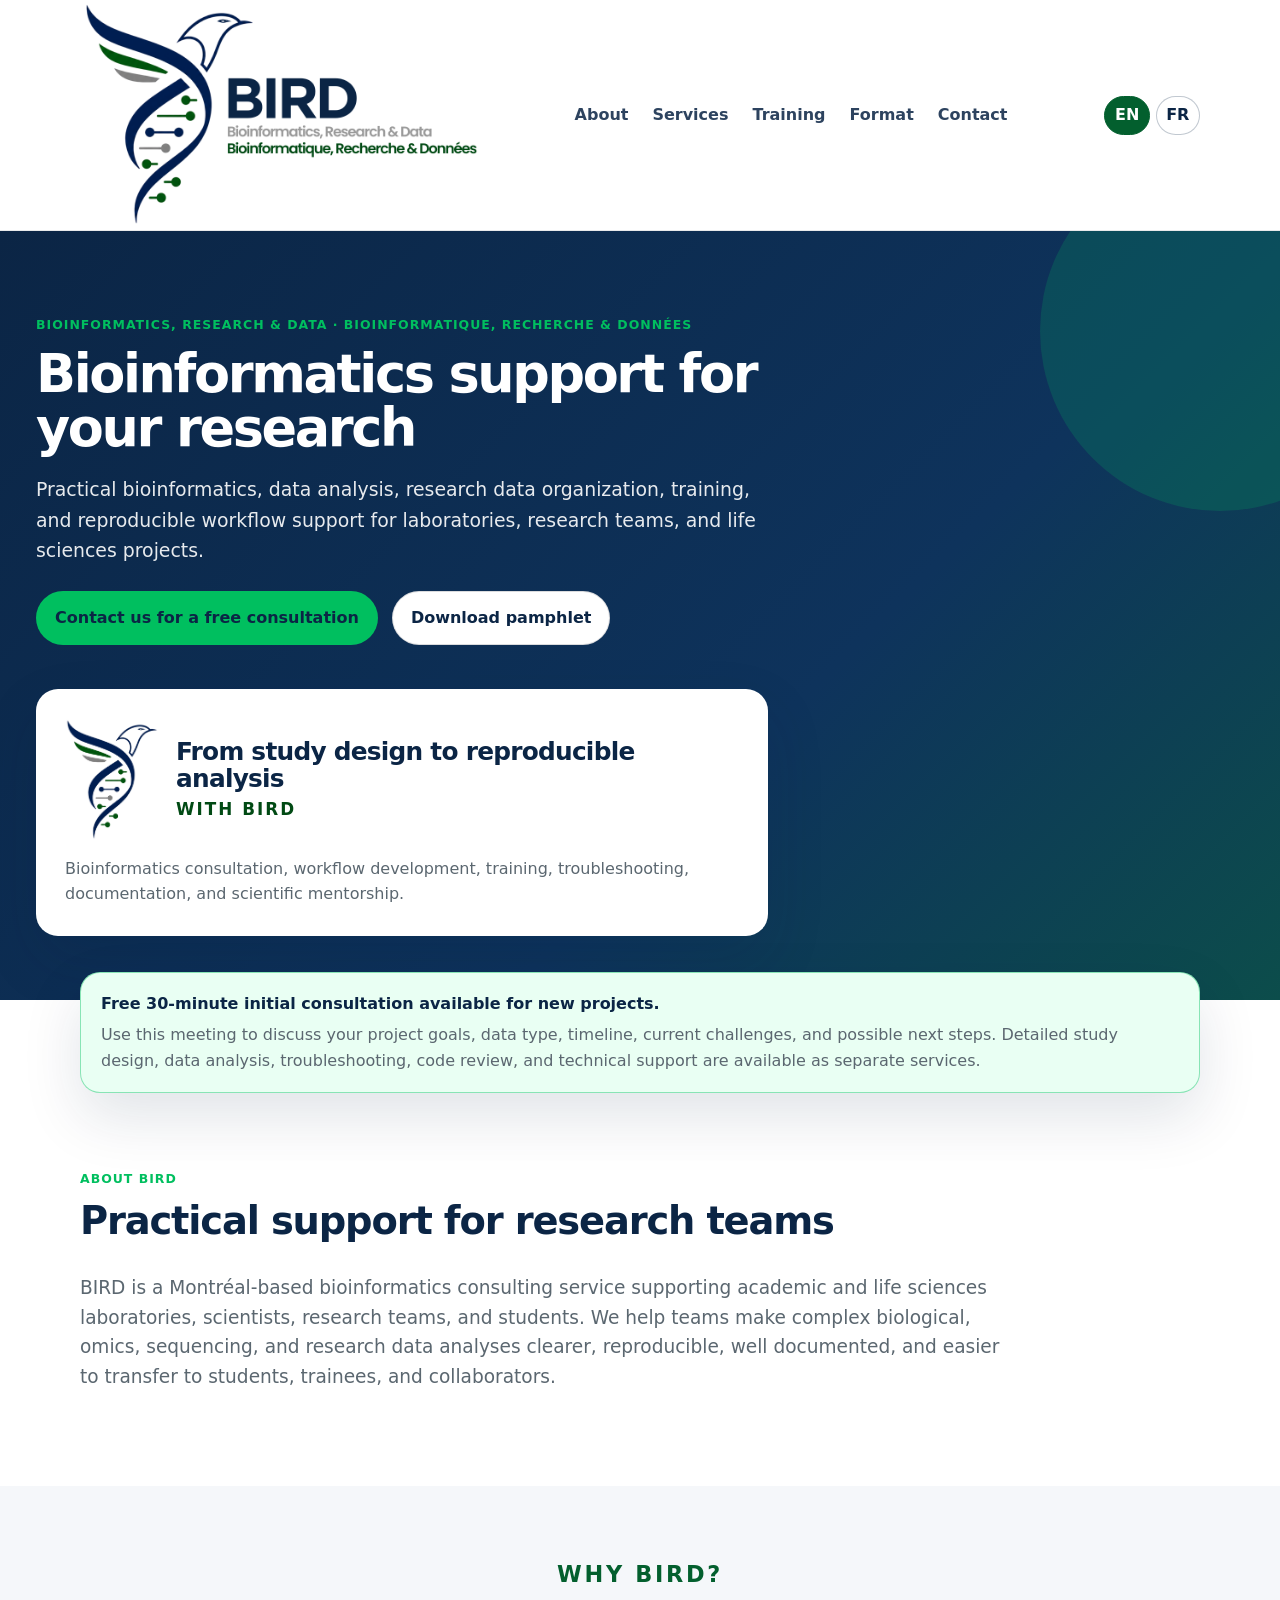
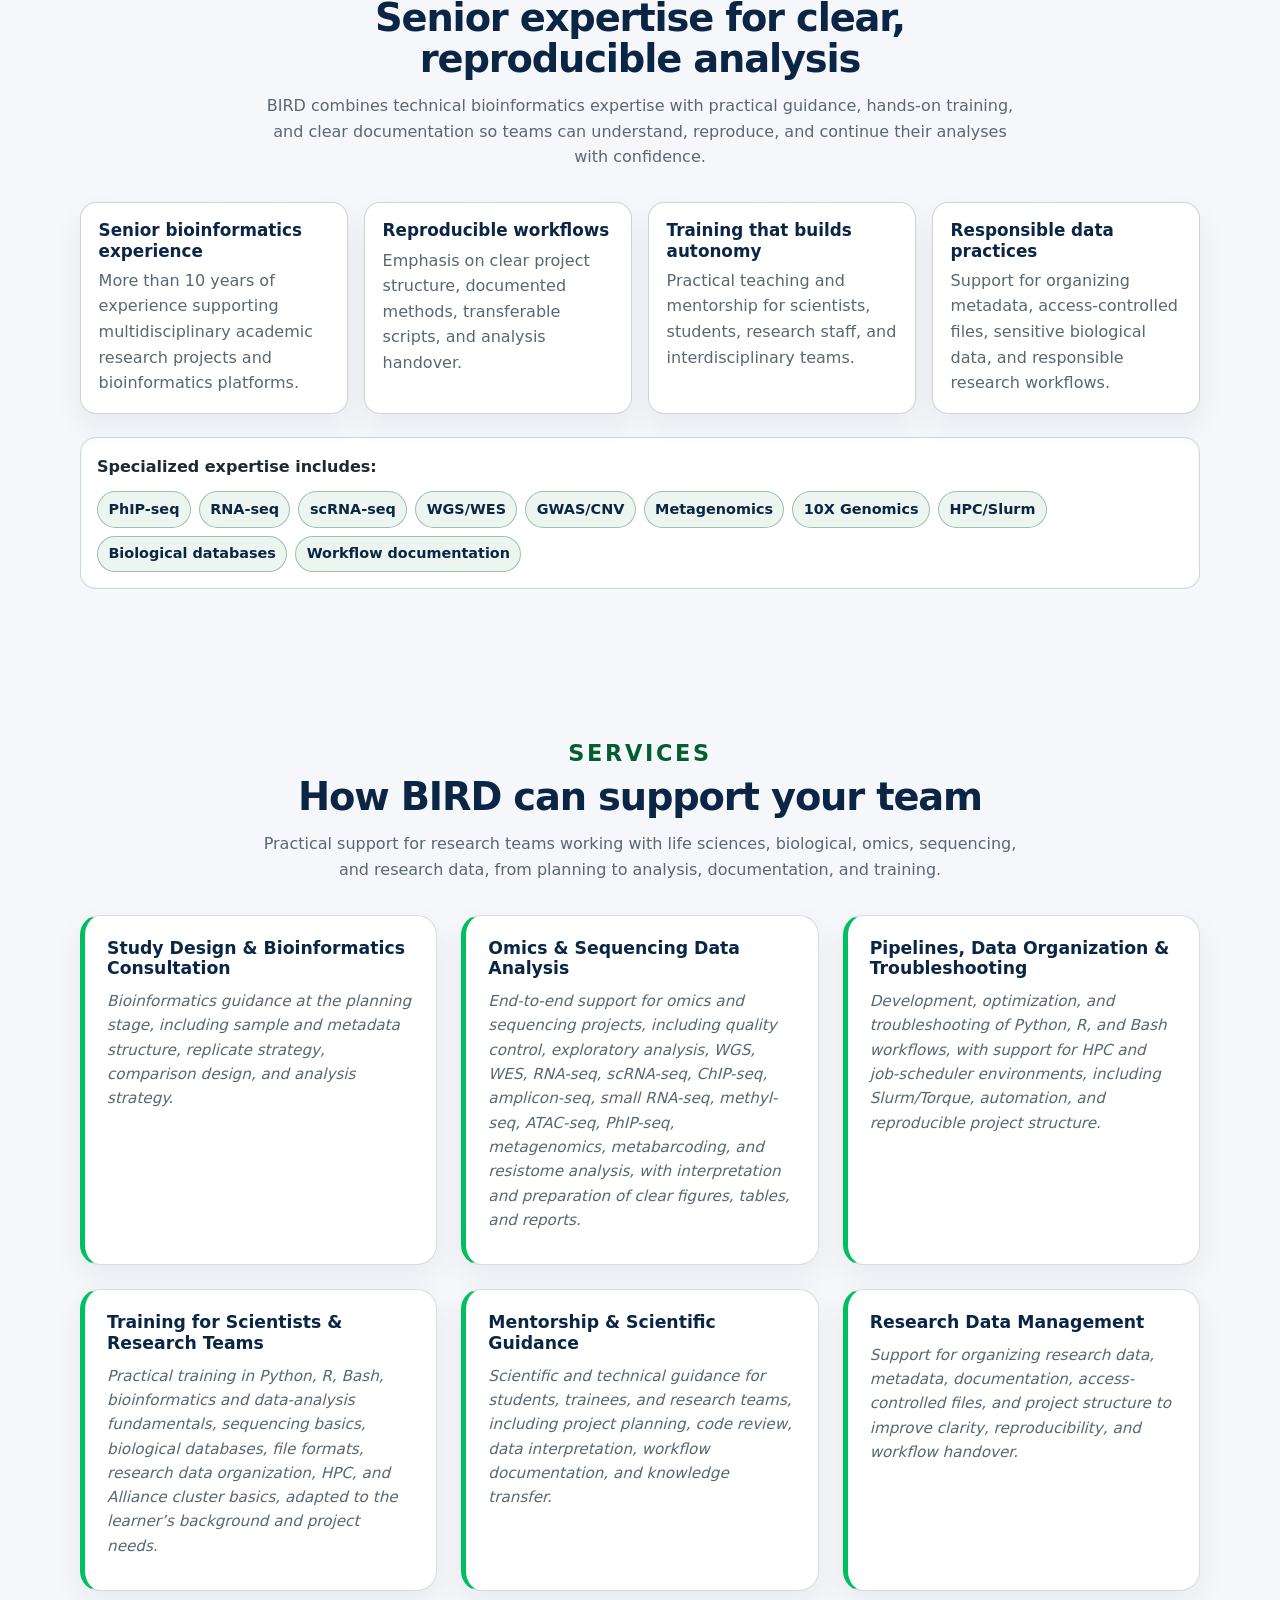
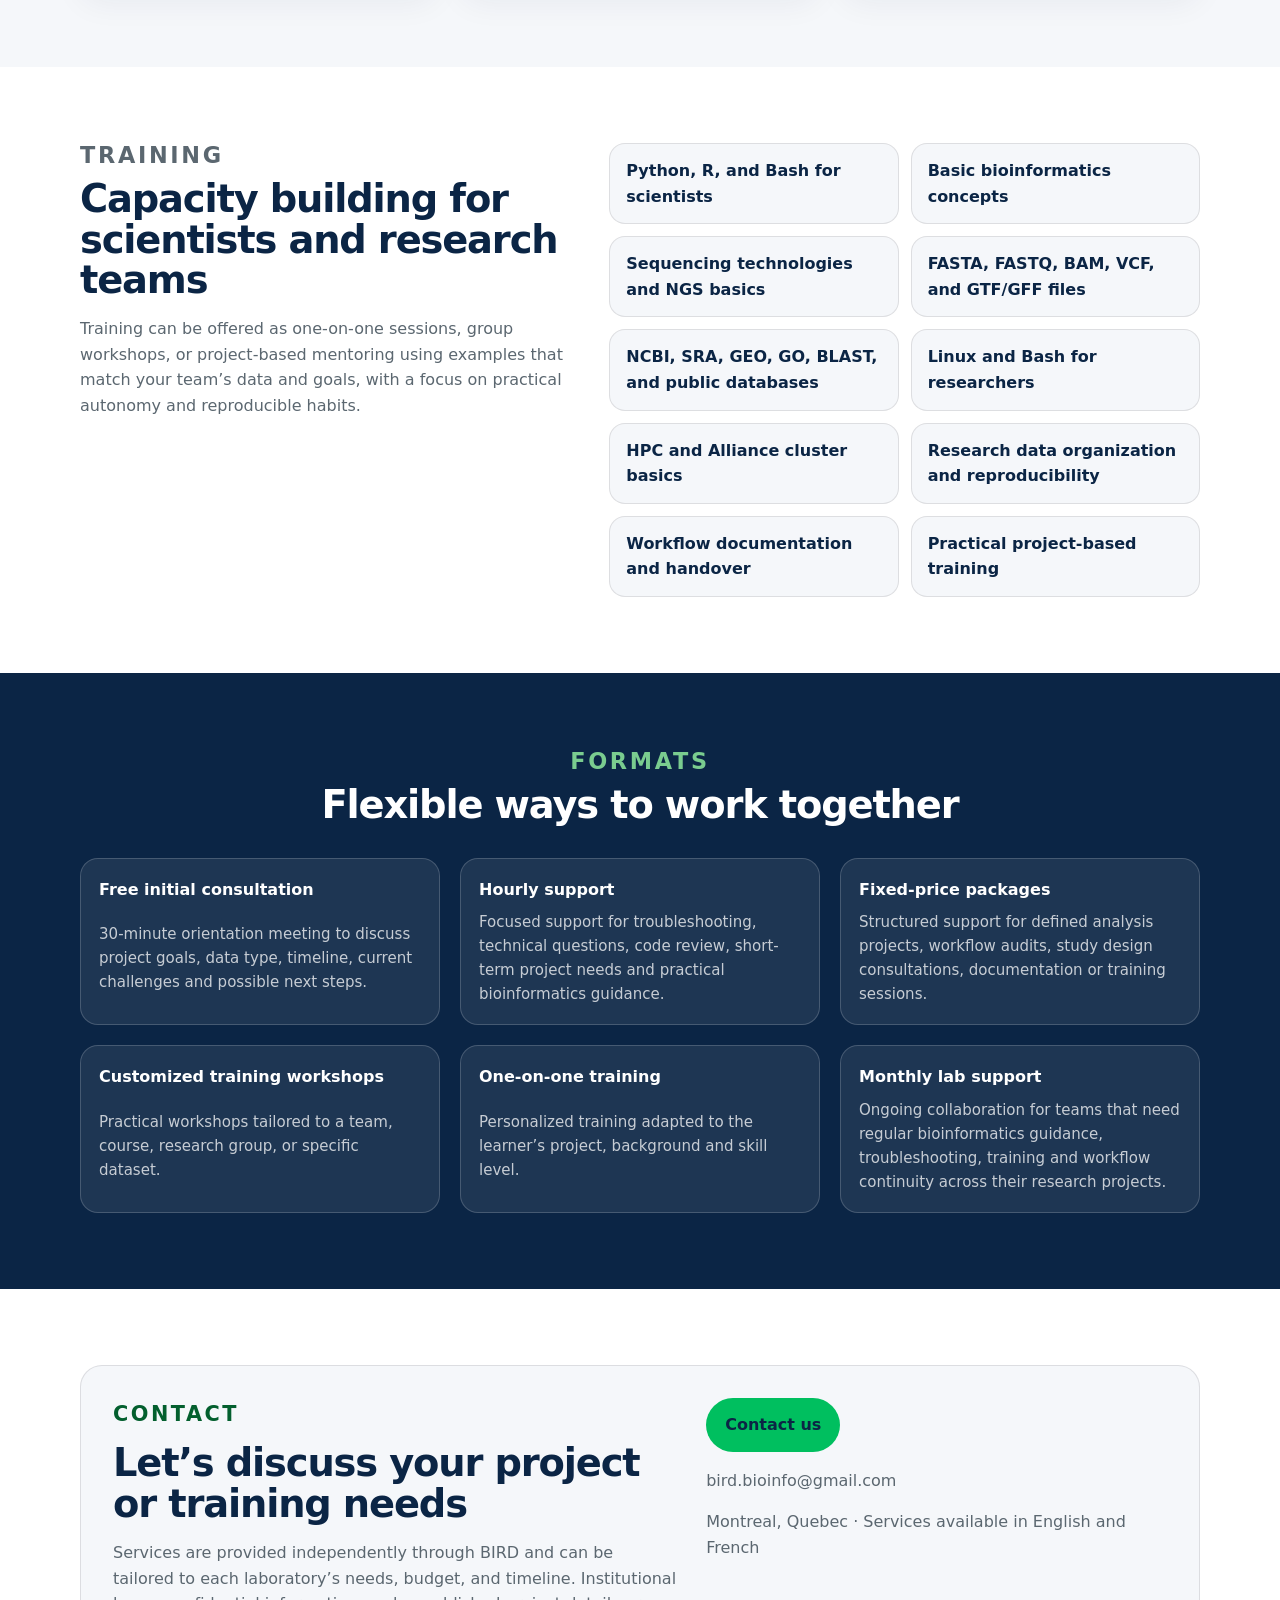
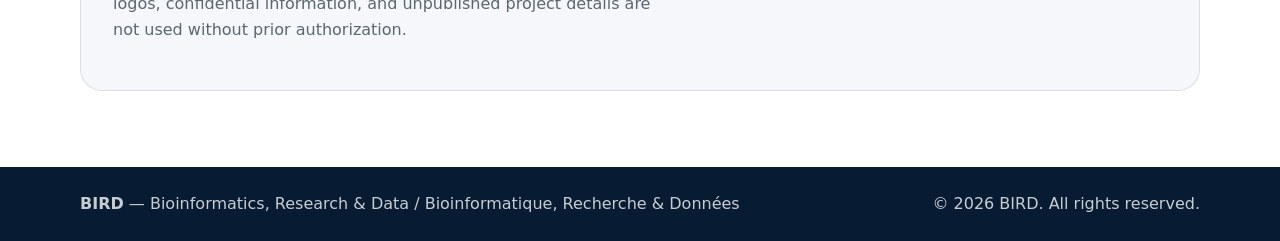
==== index.html @ c4d3625c "Update index.html" ====
<!doctype html>
<html lang="en">
<head>
  <meta charset="utf-8">
  <meta name="viewport" content="width=device-width, initial-scale=1">
  <title>BIRD — Bioinformatics, Research & Data</title>
  <meta name="description" content="BIRD provides senior bioinformatics consultation, omics and sequencing data analysis, research data management, pipeline development, automation, troubleshooting, training, mentorship, and reproducible workflow support for research teams.">
  <meta name="theme-color" content="#0B2545">
  <meta property="og:description" content="Bioinformatics support, omics and sequencing analysis, research data management, training, mentorship, and reproducible research workflows.">
  <meta property="og:type" content="website">
  <link rel="icon" href="assets/BIRD_L7_title_L.png" type="image/png">
  <link rel="stylesheet" href="styles.css">

</head>
<body>
  <a class="skip-link" href="#main" data-i18n="skip">Skip to content</a>

  <header class="site-header">
    <nav class="nav container" aria-label="Main navigation">
      <a class="brand" href="#top" aria-label="BIRD home">
        <img src="assets/BIRD_L7_title_L.png" alt="BIRD logo" class="brand-logo">
      </a>
      <button class="nav-toggle" aria-expanded="false" aria-controls="nav-menu" data-i18n="menuButton">Menu</button>
      <ul id="nav-menu" class="nav-menu">
        <li><a href="#about" data-i18n="navAbout">About</a></li>
        <li><a href="#services" data-i18n="navServices">Services</a></li>
        <li><a href="#training" data-i18n="navTraining">Training</a></li>
        <li><a href="#formats" data-i18n="navFormats">Formats</a></li>
        <li><a href="#contact" data-i18n="navContact">Contact</a></li>
      </ul>
      <div class="language-switcher" aria-label="Language selection">
        <button type="button" data-lang-switch="en" aria-pressed="true">EN</button>
        <button type="button" data-lang-switch="fr" aria-pressed="false">FR</button>
      </div>
    </nav>
  </header>

  <main id="main">
    <section id="top" class="hero">
      <div class="container hero-grid">
        <div class="hero-copy">
          <p class="eyebrow" data-i18n="heroEyebrow">Bioinformatics support for your research</p>
          <h1 data-i18n="heroTitle">Bioinformatics support for your research</h1>
          <p class="hero-lead" data-i18n="heroLead">Practical bioinformatics, data analysis, research data organization, training, and reproducible workflow support for laboratories, research teams, and life sciences projects.</p>
      <div class="contact-actions">
      <!--  <button
          class="btn btn-primary copy-email-btn"
          type="button"
          data-copy-email="bird.bioinfo@gmail.com"
          data-i18n="contactCopy"
        >
          Email address
        </button>  -->

        <div class="hero-actions" aria-label="Primary actions">
          <a
            class="btn btn-primary"
            href="https://docs.google.com/forms/d/e/1FAIpQLSfuAXVFjFJv3H0WsZqo8uDZnhdxnNh46y_9QAaL5hTwHJIWtw/viewform?usp=dialog"
            target="_blank"
            rel="noopener noreferrer"
            data-i18n="heroContactForm"
          >
            Contact us for a free consultation
          </a>
        
          <a
            class="btn btn-secondary"
            href="assets/BIRD_pamphlet_en.pdf"
            data-i18n="downloadPamphlet"
            data-pamphlet-download
            data-pamphlet-en="assets/BIRD_pamphlet_en.pdf"
            data-pamphlet-fr="assets/BIRD_pamphlet_fr.pdf"
          >
            Download pamphlet
          </a>
        </div>
        
        <!-- <p class="location">bird.bioinfo@gmail.com</p> -->
        <!-- <p class="location" data-i18n="location"> Montréal, Québec · Services available in English and French</p> -->
        <p class="microcopy" data-copy-status hidden></p>
      </div>

       <!-- hero-card stays inside hero-copy so it appears below the buttons -->
          
    
        <div class="hero-card" aria-label="BIRD service summary">
          <div class="hero-card-header">
            <img src="assets/BIRD_L7_H.png" alt="" class="hero-logo">
        
            <div class="hero-card-heading">
              <h2 data-i18n="heroCardTitle">
                From study design to reproducible analysis
              </h2>
        
              <p class="with-bird-label" data-i18n="withBirdLabel">
                With BIRD
              </p>
            </div>
          </div>
        
          <p data-i18n="heroCardText">
            Bioinformatics consultation, workflow development, training, troubleshooting, documentation, and scientific mentorship.
          </p>
        </div>
    
          
      </div>
    </section>

    <section class="notice container" aria-label="Free consultation notice">
      <strong data-i18n="noticeStrong">Free 30-minute initial consultation available for new projects.</strong>
      <span data-i18n="noticeText">Use this meeting to discuss your project goals, data type, timeline, current challenges, and possible next steps. Detailed study design, data analysis, troubleshooting, code review, and technical support are available as separate services.</span>
    </section>

    <section id="about" class="section container">
      <div class="section-heading">
        <p class="eyebrow" data-i18n="aboutLabel">About BIRD</p>
        <h2 data-i18n="aboutTitle">Practical support for research teams</h2>
      </div>
      <!-- <p class="wide-text" data-i18n="aboutText">BIRD is a Montréal-based bioinformatics consulting service supporting academic and life sciences laboratories, scientists, research teams and students</p>
      <p class="wide-text" data-i18n="aboutText2">BIRD brings senior bioinformatics experience from academic research environments, including omics and sequencing data analysis, research data organization, reproducible workflow development, training, mentorship, and support for sensitive biological and genomic datasets.</p> -->

      <p class="wide-text" data-i18n="aboutText">
        BIRD is a Montréal-based bioinformatics consulting service supporting academic and life sciences laboratories, scientists, research teams, and students. We help teams make complex biological, omics, sequencing, and research data analyses clearer, reproducible, well documented, and easier to transfer to students, trainees, and collaborators.
      </p>
    </section>

    <section id="why" class="section section-soft">
      <div class="container">
        <div class="section-heading centered">
          <p class="eyebrow section-label-large" data-i18n="whyLabel">Why BIRD?</p>
          <h2 data-i18n="whyTitle">Senior expertise for clear, reproducible analysis</h2>
          <p data-i18n="whyIntro">
            BIRD combines technical bioinformatics expertise with practical guidance, hands-on training, and clear documentation so teams can understand, reproduce, and continue their analyses with confidence.
          </p>
        
        </div>

        <div class="credibility-grid">
          <article class="credibility-card">
            <h3 data-i18n="why1Title">Senior bioinformatics experience</h3>
            <p data-i18n="why1Text">More than 10 years of experience supporting multidisciplinary academic research projects and bioinformatics platforms.</p>
          </article>
          <article class="credibility-card">
            <h3 data-i18n="why2Title">Reproducible workflows</h3>
            <p data-i18n="why2Text">Emphasis on clear project structure, documented methods, transferable scripts, and analysis handover.</p>
          </article>
          <article class="credibility-card">
            <h3 data-i18n="why3Title">Training that builds autonomy</h3>
            <p data-i18n="why3Text">Practical teaching and mentorship for scientists, students, research staff, and interdisciplinary teams.</p>
          </article>
          <article class="credibility-card">
            <h3 data-i18n="why4Title">Responsible data practices</h3>
            <p data-i18n="why4Text">Support for organizing metadata, access-controlled files, sensitive biological data, and responsible research workflows.</p>
          </article>
        </div>

        <div class="expertise-strip">
          <strong data-i18n="expertiseTitle">Specialized expertise includes:</strong>
          <div class="tag-cloud" aria-label="Specialized expertise">
            <span data-i18n="expertiseTag1">PhIP-seq</span>
            <span data-i18n="expertiseTag2">RNA-seq</span>
            <span data-i18n="expertiseTag3">scRNA-seq</span>
            <span data-i18n="expertiseTag4">WGS/WES</span>
            <span data-i18n="expertiseTag5">GWAS/CNV</span>
            <span data-i18n="expertiseTag6">Metagenomics</span>
            <span data-i18n="expertiseTag7">10X Genomics</span>
            <span data-i18n="expertiseTag8">HPC/Slurm</span>
            <span data-i18n="expertiseTag9">Biological databases</span>
            <span data-i18n="expertiseTag10">Workflow documentation</span>
          </div>
        </div>
      </div>
    </section>

    <section id="services" class="section section-soft">
      <div class="container">
        <div class="section-heading centered">
          <p class="eyebrow section-label-large" data-i18n="servicesLabel">Services</p>
          <h2 data-i18n="servicesTitle">How BIRD can support your team</h2>
          <p data-i18n="servicesIntro">Practical support for research teams working with life science, biological, omics, sequencing, and research data, from planning to analysis, documentation and training.</p>
        
        </div>

        <div class="cards-grid services-grid-six">
          <article class="service-card">
            <h3 data-i18n="s1Title">Study Design & Bioinformatics Consultation</h3>
            <p data-i18n="s1Text">Bioinformatics guidance at the planning stage, including sample and metadata structure, replicate strategy, comparison design and analysis strategy.</p>
          </article>

          <article class="service-card">
            <h3 data-i18n="s2Title">Omics & Sequencing Data Analysis</h3>
            <p data-i18n="s2Text">End-to-end support for omics and sequencing projects, including quality control, exploratory analysis, WGS, WES, RNA-seq, scRNA-seq, ChIP-seq, amplicon-seq, small RNA-seq, methyl-seq, ATAC-seq, PhIP-seq, metagenomics, metabarcoding and resistome analysis, with interpretation and preparation of clear figures, tables and reports.</p>
          </article>

          <article class="service-card">
            <h3 data-i18n="s3Title">Pipelines, Data Organization & Troubleshooting</h3>
            <p data-i18n="s3Text">Development, optimization and troubleshooting of Python, R and Bash workflows, with support for HPC and job-scheduler environments, including Slurm/Torque, automation and reproducible project structure.</p>
          </article>

          <article class="service-card">
            <h3 data-i18n="s4Title">Training for life scientists & research teams</h3>
            <p data-i18n="s4Text">Practical training in Python, R, Bash, bioinformatics and data-analysis fundamentals, 
              sequencing basics, biological databases, 
              file formats, research data organization, 
              HPC and Alliance cluster basics, adapted to the learner’s background and project needs.</p>
          </article>

          <article class="service-card">
            <h3 data-i18n="s5Title">Mentorship & Scientific Guidance</h3>
            <p data-i18n="s5Text">Scientific and technical guidance for students, trainees and research teams, including project planning, code review, data interpretation, workflow documentation and knowledge transfer.</p>
          </article>

          <article class="service-card">
            <h3 data-i18n="s6Title">Research Data Management</h3>
            <p data-i18n="s6Text">Support for organizing research data, metadata, documentation, access-controlled files and project structure to improve clarity, reproducibility and workflow handover.</p>
          </article>
        </div>
      </div>
    </section>

    <section id="training" class="section container">
      <div class="split">
        <div>
          <p class="eyebrow section-label-large" data-i18n="trainingLabel">Training</p>
          <h2 data-i18n="trainingTitle">Capacity building for scientists and research teams</h2>
          <p data-i18n="trainingText">Training can be offered as one-on-one sessions, group workshops, or project-based mentoring using examples that match your team’s data and goals.</p>
        </div>
        <ul class="topic-list" aria-label="Training topics">
          <li data-i18n="t1">Python, R, and Bash for scientists</li>
          <li data-i18n="t2">Basic bioinformatics concepts</li>
          <li data-i18n="t3">Sequencing technologies and NGS basics</li>
          <li data-i18n="t4">FASTA, FASTQ, BAM, VCF, and GTF/GFF files</li>
          <li data-i18n="t5">NCBI, SRA, GEO, GO, BLAST, and public databases</li>
          <li data-i18n="t6">Linux and Bash for researchers</li>
          <li data-i18n="t7">HPC and Alliance cluster basics</li>
          <li data-i18n="t8">Research data organization and reproducibility</li>
          <li data-i18n="t9">Workflow documentation and handover</li>
          <li data-i18n="t10">Practical project-based training</li>
        </ul>
      </div>
    </section>

    <section id="formats" class="section section-dark">
      <div class="container">
        <div class="section-heading centered">
          <p class="eyebrow section-label-large" data-i18n="formatsLabel">Formats</p>
          <h2 data-i18n="formatsTitle">Flexible ways to work together</h2>
        </div>
        <div class="format-grid">
          <div><strong data-i18n="f1Title">Free initial consultation</strong><span data-i18n="f1Text">30-minute orientation meeting to discuss project goals, data type, timeline, current challenges and possible next steps.</span></div>
          <div><strong data-i18n="f2Title">Hourly support</strong><span data-i18n="f2Text">Focused support for troubleshooting, technical questions, code review, short-term project needs and practical bioinformatics guidance.</span></div>
          <div><strong data-i18n="f3Title">Fixed-price packages</strong><span data-i18n="f3Text">Structured support for defined analysis projects, workflow audits, study design consultations, documentation or training sessions.</span></div>
          <div><strong data-i18n="f4Title">Customized workshops</strong><span data-i18n="f4Text">Practical workshops tailored to a team, course, research group or specific dataset.</span></div>
          <div><strong data-i18n="f5Title">One-on-one training</strong><span data-i18n="f5Text">Personalized training adapted to the learner’s project, background and skill level.</span></div>
          <div><strong data-i18n="f6Title">Monthly lab support</strong><span data-i18n="f6Text">Ongoing collaboration for teams that need regular bioinformatics guidance, troubleshooting, training and workflow continuity across their research projects.</span></div>
        </div>
      </div>
    </section>

    <section id="contact" class="section container contact-section">
      <div class="contact-card">
        <div>
          <p class="eyebrow" data-i18n="contactLabel">Contact</p>
          <h2 data-i18n="contactTitle">Let’s discuss your project or training needs</h2>
          <p data-i18n="contactText">Services are provided independently through BIRD and can be tailored to each laboratory’s needs, budget, and timeline. Institutional logos, confidential information, and unpublished project details are not used without prior authorization.</p>
        </div>
        <div class="contact-actions">
        <!--  <button class="btn btn-primary copy-email-btn" type="button" data-copy-email="bird.bioinfo@gmail.com" data-i18n="contactCopy">Email address</button> -->
        <a
          class="btn btn-primary"
          href="https://docs.google.com/forms/d/e/1FAIpQLSfuAXVFjFJv3H0WsZqo8uDZnhdxnNh46y_9QAaL5hTwHJIWtw/viewform?usp=dialog"
          target="_blank"
          rel="noopener noreferrer"
          data-i18n="contactForm"
        >
          Contact us
        </a>
          
         <!--    <a class="btn btn-secondary" href="assets/BIRD_pamphlet_en.pdf" data-i18n="downloadPamphlet" data-pamphlet-download data-pamphlet-en="assets/BIRD_pamphlet_en.pdf" data-pamphlet-fr="assets/BIRD_pamphlet_fr.pdf">Download pamphlet</a> -->
          <p class="location">bird.bioinfo@gmail.com</p>
          <p class="location" data-i18n="location">Montréal, Québec · Services available in English and French</p>
          <p class="microcopy" data-copy-status hidden></p>
        </div>
      </div>
    </section>
  </main>

  <footer class="site-footer">
    <div class="container footer-grid">
      <p><strong>BIRD</strong> — Bioinformatics, Research & Data / Bioinformatique, Recherche & Données</p>
      <p>© <span id="year"></span> BIRD. <span data-i18n="footerRights">All rights reserved.</span></p>
    </div>
  </footer>

  <script>
    (function () {
      const translations = {
        en: {
            // heroLead: 'Practical bioinformatics, data analysis, research data organization, training, and reproducible workflow support for laboratories and life sciences teams.',
            // s4Text: 'Practical training in Python, R, Bash, bioinformatics fundamentals, sequencing basics, biological databases, file formats, research data organization, HPC and Alliance cluster basics, adapted to the learner’s background and project needs.',
            // s4Title: 'Customized training workshops for Scientists & Research Teams',
            // s4Title: 'Training for biologists and other life scientists & your research Teams',
            // s4Title: 'Training for biologists and other life scientists & your research Teams',
            // servicesIntro: 'Practical support for research teams working with biological data, from planning to analysis, documentation and training.',
            // trainingTitle: 'Capacity building for biologists and research teams',
            // why3Text: 'Practical teaching and mentorship for biologists, students, research staff, and interdisciplinary teams.',
            // whyIntro: 'BIRD combines technical bioinformatics expertise with patient guidance, practical training and clear documentation so teams can understand, reproduce, and continue their analyses with confidence.',
            // whyTitle: 'Senior expertise with a human-centered approach',
            aboutLabel: 'About BIRD',
            aboutText: 'BIRD is a Montréal-based bioinformatics consulting service supporting academic and life sciences laboratories, scientists, research teams, and students. We help teams make complex biological, omics, sequencing, and research data analyses clearer, reproducible, well documented, and easier to transfer to students, trainees, and collaborators.',
            aboutText2: 'BIRD brings senior bioinformatics experience from academic research environments, including omics and sequencing data analysis, research data organization, reproducible workflow development, training, mentorship, and support for sensitive biological and genomic datasets.',
            aboutTitle: 'Practical support for research teams',
            brandSubtitle: 'Bioinformatics, Research & Data',
            contactCopy: 'Email address',
            contactForm: 'Contact us',
            contactLabel: 'Contact',
            contactText: 'Services are provided independently through BIRD and can be tailored to each laboratory’s needs, budget, and timeline. Institutional logos, confidential information, and unpublished project details are not used without prior authorization.',
            contactTitle: 'Let’s discuss your project or training needs',
            copied: 'Email copied:',
            downloadPamphlet: 'Download pamphlet',
            emailFallback: 'Email:',
            expertiseTag1: 'PhIP-seq',
            expertiseTag10: 'Workflow documentation',
            expertiseTag2: 'RNA-seq',
            expertiseTag3: 'scRNA-seq',
            expertiseTag4: 'WGS/WES',
            expertiseTag5: 'GWAS/CNV',
            expertiseTag6: 'Metagenomics',
            expertiseTag7: '10X Genomics',
            expertiseTag8: 'HPC/Slurm',
            expertiseTag9: 'Biological databases',
            expertiseTitle: 'Specialized expertise includes:',
            f1Text: '30-minute orientation meeting to discuss project goals, data type, timeline, current challenges and possible next steps.',
            f1Title: 'Free initial consultation',
            f2Text: 'Focused support for troubleshooting, technical questions, code review, short-term project needs and practical bioinformatics guidance.',
            f2Title: 'Hourly support',
            f3Text: 'Structured support for defined analysis projects, workflow audits, study design consultations, documentation or training sessions.',
            f3Title: 'Fixed-price packages',
            f4Text: 'Practical workshops tailored to a team, course, research group, or specific dataset.',
            f4Title: 'Customized training workshops',
            f5Text: 'Personalized training adapted to the learner’s project, background and skill level.',
            f5Title: 'One-on-one training',
            f6Text: 'Ongoing collaboration for teams that need regular bioinformatics guidance, troubleshooting, training and workflow continuity across their research projects.',
            f6Title: 'Monthly lab support',
            footerRights: 'All rights reserved.',
            formatsLabel: 'Formats',
            formatsTitle: 'Flexible ways to work together',
            heroCardText: 'Bioinformatics consultation, workflow development, training, troubleshooting, documentation, and scientific mentorship.',
            heroCardTitle: 'From study design to reproducible analysis',
            heroContactForm: 'Contact us for a free consultation',
            heroCopyEmail: 'Email us for a free consultation session',
            heroExplore: 'Explore services',
            heroEyebrow: 'Bioinformatics, Research & Data · Bioinformatique, Recherche & Données',
            heroLead: 'Practical bioinformatics, data analysis, research data organization, training, and reproducible workflow support for laboratories, research teams, and life sciences projects.',
            heroMicrocopy: 'Free 30-minute initial consultation available for new projects.',
            heroTitle: 'Bioinformatics support for your research',
            location: 'Montreal, Quebec · Services available in English and French',
            menuButton: 'Menu',
            navAbout: 'About',
            navContact: 'Contact',
            navFormats: 'Format',
            navServices: 'Services',
            navTraining: 'Training',
            noticeStrong: 'Free 30-minute initial consultation available for new projects.',
            noticeText: 'Use this meeting to discuss your project goals, data type, timeline, current challenges, and possible next steps. Detailed study design, data analysis, troubleshooting, code review, and technical support are available as separate services.',
            s1Text: 'Bioinformatics guidance at the planning stage, including sample and metadata structure, replicate strategy, comparison design, and analysis strategy.',
            s1Title: 'Study Design & Bioinformatics Consultation',
            s2Text: 'End-to-end support for omics and sequencing projects, including quality control, exploratory analysis, WGS, WES, RNA-seq, scRNA-seq, ChIP-seq, amplicon-seq, small RNA-seq, methyl-seq, ATAC-seq, PhIP-seq, metagenomics, metabarcoding, and resistome analysis, with interpretation and preparation of clear figures, tables, and reports.',
            s2Title: 'Omics & Sequencing Data Analysis',
            s3Text: 'Development, optimization, and troubleshooting of Python, R, and Bash workflows, with support for HPC and job-scheduler environments, including Slurm/Torque, automation, and reproducible project structure.',s3Title: 'Pipelines, Data Organization & Troubleshooting',
            s4Text: 'Practical training in Python, R, Bash, bioinformatics and data-analysis fundamentals, sequencing basics, biological databases, file formats, research data organization, HPC, and Alliance cluster basics, adapted to the learner’s background and project needs.',
            s4Title: 'Training for Scientists & Research Teams',
            s5Text: 'Scientific and technical guidance for students, trainees, and research teams, including project planning, code review, data interpretation, workflow documentation, and knowledge transfer.',
            s5Title: 'Mentorship & Scientific Guidance',
            s6Text: 'Support for organizing research data, metadata, documentation, access-controlled files, and project structure to improve clarity, reproducibility, and workflow handover.',
            s6Title: 'Research Data Management',
            servicesIntro: 'Practical support for research teams working with life sciences, biological, omics, sequencing, and research data, from planning to analysis, documentation, and training.',
            servicesLabel: 'Services',
            servicesTitle: 'How BIRD can support your team',
            skip: 'Skip to content',
            t1: 'Python, R, and Bash for scientists',
            t10: 'Practical project-based training',
            t2: 'Basic bioinformatics concepts',
            t3: 'Sequencing technologies and NGS basics',
            t4: 'FASTA, FASTQ, BAM, VCF, and GTF/GFF files',
            t5: 'NCBI, SRA, GEO, GO, BLAST, and public databases',
            t6: 'Linux and Bash for researchers',
            t7: 'HPC and Alliance cluster basics',
            t8: 'Research data organization and reproducibility',
            t9: 'Workflow documentation and handover',
            trainingLabel: 'Training',
            trainingText: 'Training can be offered as one-on-one sessions, group workshops, or project-based mentoring using examples that match your team’s data and goals, with a focus on practical autonomy and reproducible habits.',
            trainingTitle: 'Capacity building for scientists and research teams',
            why1Text: 'More than 10 years of experience supporting multidisciplinary academic research projects and bioinformatics platforms.',
            why1Title: 'Senior bioinformatics experience',
            why2Text: 'Emphasis on clear project structure, documented methods, transferable scripts, and analysis handover.',
            why2Title: 'Reproducible workflows',
            why3Text: 'Practical teaching and mentorship for scientists, students, research staff, and interdisciplinary teams.',
            why3Title: 'Training that builds autonomy',
            why4Text: 'Support for organizing metadata, access-controlled files, sensitive biological data, and responsible research workflows.',
            why4Title: 'Responsible data practices',
            whyIntro: 'BIRD combines technical bioinformatics expertise with practical guidance, hands-on training, and clear documentation so teams can understand, reproduce, and continue their analyses with confidence.',
            whyLabel: 'Why BIRD?',
            whyTitle: 'Senior expertise for clear, reproducible analysis',
            withBirdLabel: 'With BIRD',
            

        },
        // fr: {
        //   skip: 'Aller au contenu',
        //   brandSubtitle: 'Bioinformatique, Recherche & Données',
        //   menuButton: 'Menu',
        //   navAbout: 'À propos',
        //   navServices: 'Services',
        //   navTraining: 'Formation',
        //   navFormats: 'Modalités',
        //   navContact: 'Contact',
        //   heroEyebrow: 'Bioinformatics, Research & Data · Bioinformatique, Recherche & Données',
        //   heroTitle: 'Soutien bioinformatique pour votre équipe de recherche',
        //   heroLead: 'Soutien pratique en bioinformatique, analyse de données, organisation des données de recherche, formation et flux de travail reproductibles pour les laboratoires et les équipes en sciences de la vie.',
        //   heroCopyEmail: 'Écrivez-nous pour une consultation gratuite',
        //   heroExplore: 'Explorer les services',
        //   heroMicrocopy: 'Consultation initiale gratuite de 30 minutes offerte pour les nouveaux projets.',
        //   heroCardTitle: 'De la conception d’étude à l’analyse reproductible',
        //   heroCardText: 'Développement de flux de travail, organisation des données, formation, dépannage, documentation et mentorat scientifique.',
        //   noticeStrong: 'Consultation initiale gratuite de 30 minutes offerte pour les nouveaux projets.',
        //   noticeText: 'Cette rencontre permet de discuter des objectifs du projet, du type de données, de l’échéancier, des défis actuels et des prochaines étapes possibles. La conception détaillée d’étude, l’analyse de données, le dépannage, la révision de code et le soutien technique sont offerts comme services distincts.',
        //   aboutLabel: 'À propos de BIRD',
        //   aboutTitle: 'Soutien pratique pour les équipes de recherche',
        //   aboutText: 'BIRD est un service montréalais de consultation en bioinformatique qui accompagne les laboratoires universitaires, les équipes de recherche, les étudiants, les entreprises en biotechnologie et les organisations en sciences de la vie. Nous aidons les chercheurs à rendre l’analyse de données biologiques complexes plus claire, reproductible, bien documentée et plus facilement transférable aux étudiants, stagiaires et collaborateurs.',
        //   aboutText2: 'BIRD s’appuie sur une expertise senior en bioinformatique acquise en milieu de recherche académique, incluant l’analyse omique et de données de séquençage, l’organisation des données de recherche, le développement de flux de travail reproductibles, la formation, le mentorat et le soutien aux jeux de données biologiques et génomiques sensibles.',
        //   withBirdLabel: 'Avec BIRD',
        //   whyLabel: 'Pourquoi BIRD ?',
        //   whyTitle: 'Une expertise senior avec une approche humaine',
        //   whyIntro: 'BIRD combine l’expertise technique en bioinformatique avec un accompagnement patient, une formation pratique et une documentation claire afin d’aider les équipes à comprendre, reproduire et poursuivre leurs analyses avec confiance.',
        //   why1Title: 'Expérience senior en bioinformatique',
        //   why1Text: 'Plus de 10 ans d’expérience dans le soutien de projets de recherche académiques multidisciplinaires et de plateformes bioinformatiques.',
        //   why2Title: 'Flux de travail reproductibles',
        //   why2Text: 'Accent mis sur une structure de projet claire, des méthodes documentées, des scripts transférables et le transfert des analyses.',
        //   why3Title: 'Formation qui favorise l’autonomie',
        //   why3Text: 'Enseignement pratique et mentorat pour biologistes, étudiants, personnel de recherche et équipes interdisciplinaires.',
        //   why4Title: 'Pratiques responsables des données',
        //   why4Text: 'Soutien pour organiser les métadonnées, les fichiers à accès contrôlé, les données biologiques sensibles et les flux de travail responsables.',
        //   expertiseTitle: 'Expertises spécialisées :',
        //   expertiseTag1: 'PhIP-seq',
        //   expertiseTag2: 'RNA-seq',
        //   expertiseTag3: 'scRNA-seq',
        //   expertiseTag4: 'WGS/WES',
        //   expertiseTag5: 'GWAS/CNV',
        //   expertiseTag6: 'Métagénomique',
        //   expertiseTag7: '10X Genomics',
        //   expertiseTag8: 'HPC/Slurm',
        //   expertiseTag9: 'Bases de données biologiques',
        //   expertiseTag10: 'Documentation des flux de travail',
        //   servicesLabel: 'Services',
        //   servicesTitle: 'Comment BIRD peut soutenir votre équipe',
        //   servicesIntro: 'Soutien pratique pour les équipes de recherche travaillant avec des données biologiques, de la planification à l’analyse, à la documentation et à la formation.',
        //   s1Title: 'Conception d’étude et consultation en bioinformatique',
        //   s1Text: 'Accompagnement bioinformatique à l’étape de planification, incluant la structure des échantillons et des métadonnées, la stratégie de réplicats, la conception des comparaisons et la stratégie d’analyse.',
        //   s2Title: 'Analyse omique et de données de séquençage',
        //   s2Text: 'Soutien de bout en bout pour les projets omiques et de séquençage, incluant le contrôle qualité, l’analyse exploratoire, WGS, WES, RNA-seq, scRNA-seq, ChIP-seq, amplicon-seq, small RNA-seq, methyl-seq, ATAC-seq, PhIP-seq, métagénomique, métabarcodage et analyse du résistome, avec interprétation et préparation de figures, tableaux et rapports clairs.',
        //   s3Title: 'Pipelines, organisation des données et dépannage',
        //   s3Text: 'Développement, optimisation et dépannage de workflows en Python, R et Bash, avec soutien pour les environnements HPC et les gestionnaires de tâches, incluant Slurm/Torque, l’automatisation et la structuration reproductible des projets.',
        //   s4Title: 'Formation pour biologistes et équipes de recherche',
        //   s4Text: 'Formation pratique en Python, R, Bash, concepts fondamentaux de bioinformatique, bases du séquençage, bases de données biologiques, formats de fichiers, organisation des données de recherche, bases du HPC et des grappes de calcul de l’Alliance, adaptée au profil de la personne apprenante et aux besoins du projet.',
        //   s5Title: 'Mentorat et accompagnement scientifique',
        //   s5Text: 'Accompagnement scientifique et technique pour les étudiants, stagiaires et équipes de recherche, incluant la planification de projet, la révision de code, l’interprétation des données, la documentation des flux de travail et le transfert de connaissances.',
        //   s6Title: 'Gestion des données de recherche',
        //   s6Text: 'Soutien à l’organisation des données de recherche, des métadonnées, de la documentation, des fichiers à accès contrôlé et de la structure des projets afin d’améliorer la clarté, la reproductibilité et le transfert des workflows.',
        //   trainingLabel: 'Formation',
        //   trainingTitle: 'Renforcement des capacités pour les scientique et les équipes de recherche',
        //   trainingText: 'La formation peut être offerte sous forme de séances individuelles, d’ateliers de groupe ou de mentorat basé sur un projet, avec des exemples adaptés aux données et aux objectifs de votre équipe, et un accent sur l’autonomie pratique et les habitudes reproductibles.',
        //   t1: 'Python, R et Bash pour les scientifiques',
        //   t2: 'Concepts de base en bioinformatique',
        //   t3: 'Technologies de séquençage et bases du NGS',
        //   t4: 'Fichiers FASTA, FASTQ, BAM, VCF et GTF/GFF',
        //   t5: 'NCBI, SRA, GEO, GO, BLAST et bases de données publiques',
        //   t6: 'Linux et Bash pour chercheurs',
        //   t7: 'Bases du HPC et des grappes de calcul de l’Alliance',
        //   t8: 'Organisation des données de recherche et reproductibilité',
        //   t9: 'Documentation et transfert des flux de travail',
        //   t10: 'Formation pratique basée sur des projets',
        //   formatsLabel: 'Formats',
        //   formatsTitle: 'Des façons flexibles de collaborer',
        //   f1Title: 'Consultation initiale gratuite',
        //   f1Text: 'Rencontre d’orientation de 30 minutes pour discuter des objectifs du projet, du type de données, de l’échéancier, des défis actuels et des prochaines étapes possibles.',
        //   f2Title: 'Soutien horaire',
        //   f2Text: 'Soutien ciblé pour le dépannage, les questions techniques, la révision de code, les besoins à court terme et l’accompagnement bioinformatique pratique.',
        //   f3Title: 'Forfaits à prix fixe',
        //   f3Text: 'Soutien structuré pour les projets d’analyse définis, les audits de flux de travail, les consultations en conception d’étude, la documentation ou les séances de formation.',
        //   f4Title: 'Ateliers personnalisés',
        //   f4Text: 'Ateliers pratiques adaptés à une équipe, un cours, un groupe de recherche ou un jeu de données précis.',
        //   f5Title: 'Formation individuelle',
        //   f5Text: 'Formation personnalisée adaptée au projet, au profil et au niveau de compétence de la personne apprenante.',
        //   f6Title: 'Soutien mensuel aux laboratoires',
        //   f6Text: 'Collaboration continue pour les équipes qui ont besoin d’un accompagnement bioinformatique régulier, de dépannage, de formation et d’une continuité des workflows dans leurs projets de recherche.',
        //   contactLabel: 'Contact',
        //   contactTitle: 'Discutons de votre projet ou de vos besoins de formation',
        //   contactText: 'Les services sont fournis de façon indépendante par BIRD et peuvent être adaptés aux besoins, au budget et à l’échéancier de chaque laboratoire. Les logos institutionnels, les renseignements confidentiels et les détails de projets non publiés ne sont pas utilisés sans autorisation préalable.',
        //   contactCopy: 'Adresse courriel',
        //   contactForm: 'Remplir le formulaire de contact',
        //   downloadPamphlet: 'Télécharger le dépliant',
        //   location: 'Montréal, Québec · Services disponibles en français et en anglais',
        //   footerRights: 'Tous droits réservés.',
        //   copied: 'Courriel copié :',
        //   emailFallback: 'Courriel :'
        // }

     fr: {
          navFormats: 'Modalités',
          aboutLabel: 'À propos de BIRD',
          aboutText: 'BIRD est un service montréalais de consultation en bioinformatique qui accompagne les laboratoires universitaires et en sciences de la vie, les scientifiques, les équipes de recherche et les étudiants. Nous aidons les équipes à rendre les analyses de données biologiques, omiques, de séquençage et de recherche plus claires, reproductibles, bien documentées et plus faciles à transférer aux étudiants, stagiaires et collaborateurs.',
          aboutText2: 'BIRD s’appuie sur une expertise de haut niveau en bioinformatique acquise en milieu de recherche universitaire, incluant l’analyse de données omiques et de séquençage, l’organisation des données de recherche, le développement de flux de travail reproductibles, la formation, le mentorat et le soutien aux jeux de données biologiques et génomiques sensibles.',
          // aboutText2: 'BIRD s’appuie sur une expertise senior en bioinformatique acquise en milieu de recherche académique, incluant l’analyse de données omiques et de séquençage, l’organisation des données de recherche, le développement de flux de travail reproductibles, la formation, le mentorat et le soutien aux jeux de données biologiques et génomiques sensibles.',
          aboutTitle: 'Soutien pratique pour les équipes de recherche',
          brandSubtitle: 'Bioinformatique, Recherche & Données',
          contactCopy: 'Adresse courriel',
          contactForm: 'Nous joindre',
          contactLabel: 'Contact',
          contactText: 'Les services sont fournis de façon indépendante par BIRD et peuvent être adaptés aux besoins, au budget et à l’échéancier de chaque laboratoire. Les logos institutionnels, les renseignements confidentiels et les détails de projets non publiés ne sont pas utilisés sans autorisation préalable.',
          contactTitle: 'Discutons de votre projet ou de vos besoins de formation',
          copied: 'Courriel copié :',
          downloadPamphlet: 'Télécharger le dépliant',
          emailFallback: 'Courriel :',
          expertiseTag1: 'PhIP-seq',
          expertiseTag10: 'Documentation des flux de travail',
          expertiseTag2: 'RNA-seq',
          expertiseTag3: 'scRNA-seq',
          expertiseTag4: 'WGS/WES',
          expertiseTag5: 'GWAS/CNV',
          expertiseTag6: 'Métagénomique',
          expertiseTag7: '10X Genomics',
          expertiseTag8: 'HPC/Slurm',
          expertiseTag9: 'Bases de données biologiques',
          expertiseTitle: 'Expertises spécialisées :',
          f1Text: 'Rencontre d’orientation de 30 minutes pour discuter des objectifs du projet, du type de données, de l’échéancier, des défis actuels et des prochaines étapes possibles.',
          f1Title: 'Consultation initiale gratuite',
          f2Text: 'Soutien ciblé pour le dépannage, les questions techniques, la révision de code, les besoins à court terme et l’accompagnement bioinformatique pratique.',
          f2Title: 'Soutien horaire',
          f3Text: 'Soutien structuré pour les projets d’analyse définis, les audits de flux de travail, les consultations en conception d’étude, la documentation ou les séances de formation.',
          f3Title: 'Forfaits à prix fixe',
          f4Text: 'Ateliers pratiques adaptés à une équipe, un cours, un groupe de recherche ou un jeu de données précis.',
          f4Title: 'Ateliers de formation personnalisés',
          f5Text: 'Formation personnalisée adaptée au projet, au profil et au niveau de compétence de la personne apprenante.',
          f5Title: 'Formation individuelle',
          f6Text: 'Collaboration continue pour les équipes qui ont besoin d’un accompagnement bioinformatique régulier, de dépannage, de formation et de continuité des flux de travail dans leurs projets de recherche.',
          f6Title: 'Soutien mensuel aux laboratoires',
          footerRights: 'Tous droits réservés.',
          formatsLabel: 'Modalités',
          formatsTitle: 'Des façons flexibles de collaborer',
          heroCardText: 'Consultation en bioinformatique, développement de flux de travail, formation, dépannage, documentation et mentorat scientifique.',
          heroCardTitle: 'De la conception d’étude à l’analyse reproductible',
          heroContactForm: 'Nous joindre pour une consultation gratuite',
          heroCopyEmail: 'Écrivez-nous pour une consultation gratuite',
          heroExplore: 'Explorer les services',
          heroEyebrow: 'Bioinformatics, Research & Data · Bioinformatique, Recherche & Données',
          heroLead: 'Soutien pratique en bioinformatique, analyse de données, organisation des données de recherche, formation et flux de travail reproductibles pour les laboratoires, les équipes de recherche et les projets en sciences de la vie.',
          heroMicrocopy: 'Consultation initiale gratuite de 30 minutes offerte pour les nouveaux projets.',
          heroTitle: 'Soutien bioinformatique pour vos projets de recherche',
          location: 'Montréal, Québec · Services disponibles en français et en anglais',
          menuButton: 'Menu',
          navAbout: 'À propos',
          navContact: 'Contact',
          navFormats: 'Modalités',
          navServices: 'Services',
          navTraining: 'Formation',
          noticeStrong: 'Consultation initiale gratuite de 30 minutes offerte pour les nouveaux projets.',
          noticeText: 'Cette rencontre permet de discuter des objectifs du projet, du type de données, de l’échéancier, des défis actuels et des prochaines étapes possibles. La conception détaillée d’étude, l’analyse de données, le dépannage, la révision de code et le soutien technique sont offerts comme services distincts.',
          s1Text: 'Accompagnement bioinformatique à l’étape de planification, incluant la structure des échantillons et des métadonnées, la stratégie de réplicats, la conception des comparaisons et la stratégie d’analyse.',
          s1Title: 'Conception d’étude et consultation en bioinformatique',
          s2Text: 'Soutien de bout en bout pour les projets omiques et de séquençage, incluant le contrôle qualité, l’analyse exploratoire, WGS, WES, RNA-seq, scRNA-seq, ChIP-seq, amplicon-seq, small RNA-seq, methyl-seq, ATAC-seq, PhIP-seq, métagénomique, métabarcodage et analyse du résistome, avec interprétation et préparation de figures, tableaux et rapports clairs.',
          s2Title: 'Analyse omique et de données de séquençage',
          s3Text: 'Développement, optimisation et dépannage de flux de travail en Python, R et Bash, avec soutien pour les environnements HPC et les gestionnaires de tâches, incluant Slurm/Torque, l’automatisation et la structuration reproductible des projets.',
          s3Title: 'Pipelines, organisation des données et dépannage',
          // s4Text: 'Formation pratique en Python, R, Bash, concepts fondamentaux de bioinformatique et d’analyse de données, bases du séquençage, bases de données biologiques, formats de fichiers, organisation des données de recherche, HPC et bases des grappes de calcul de l’Alliance, adaptée au profil de la personne apprenante et aux besoins du projet.',
          s4Text: 'Formation pratique en Python, R, Bash, concepts fondamentaux de bioinformatique et d’analyse de données, bases du séquençage, bases de données biologiques, formats de fichiers, organisation des données de recherche, HPC et notions de base sur les grappes de calcul de l’Alliance, adaptée au profil de la personne apprenante et aux besoins du projet.',
          s4Title: 'Formation pour scientifiques et équipes de recherche',
          s5Text: 'Accompagnement scientifique et technique pour les étudiants, stagiaires et équipes de recherche, incluant la planification de projet, la révision de code, l’interprétation des données, la documentation des flux de travail et le transfert de connaissances.',
          s5Title: 'Mentorat et accompagnement scientifique',
          s6Text: 'Soutien à l’organisation des données de recherche, des métadonnées, de la documentation, des fichiers à accès contrôlé et de la structure des projets afin d’améliorer la clarté, la reproductibilité et le transfert des flux de travail.',
          s6Title: 'Gestion des données de recherche',
          servicesIntro: 'Soutien pratique pour les équipes de recherche travaillant avec des données en sciences de la vie, biologiques, omiques, de séquençage et de recherche, de la planification à l’analyse, à la documentation et à la formation.',
          servicesLabel: 'Services',
          servicesTitle: 'Comment BIRD peut soutenir votre équipe',
          skip: 'Aller au contenu',
          t1: 'Python, R et Bash pour les scientifiques',
          // t1: 'Python, R et Bash pour scientifiques',
          t10: 'Formation pratique basée sur des projets',
          t2: 'Concepts de base en bioinformatique',
          t3: 'Technologies de séquençage et bases du NGS',
          t4: 'Fichiers FASTA, FASTQ, BAM, VCF et GTF/GFF',
          t5: 'NCBI, SRA, GEO, GO, BLAST et bases de données publiques',
          // t6: 'Linux et Bash pour chercheurs',
          t6: 'Linux et Bash pour les chercheurs',
          t7: 'Bases du HPC et des grappes de calcul de l’Alliance',
          t8: 'Organisation des données de recherche et reproductibilité',
          t9: 'Documentation et transfert des flux de travail',
          trainingLabel: 'Formation',
          trainingText: 'La formation peut être offerte sous forme de séances individuelles, d’ateliers de groupe ou de mentorat basé sur un projet, avec des exemples adaptés aux données et aux objectifs de votre équipe, et un accent sur l’autonomie pratique et les habitudes reproductibles.',
          trainingTitle: 'Renforcement des capacités pour les scientifiques et les équipes de recherche',
          why1Text: 'Plus de 10 ans d’expérience dans le soutien de projets de recherche académiques multidisciplinaires et de plateformes bioinformatiques.',
          // why1Title: 'Expérience senior en bioinformatique',
          why1Title: 'Expertise de haut niveau en bioinformatique',
          why2Text: 'Accent mis sur une structure de projet claire, des méthodes documentées, des scripts transférables et le transfert des analyses.',
          why2Title: 'Flux de travail reproductibles',
          why3Text: 'Enseignement pratique et mentorat pour les scientifiques, les étudiants, le personnel de recherche et les équipes interdisciplinaires.',
          why3Title: 'Formation qui favorise l’autonomie',
          why4Text: 'Soutien pour organiser les métadonnées, les fichiers à accès contrôlé, les données biologiques sensibles et les flux de travail responsables.',
          why4Title: 'Pratiques responsables des données',
          whyIntro: 'BIRD combine une expertise technique en bioinformatique avec un accompagnement pratique, une formation appliquée et une documentation claire afin d’aider les équipes à comprendre, reproduire et poursuivre leurs analyses avec confiance.',
          whyLabel: 'Pourquoi BIRD ?',
          whyTitle: 'Une expertise de haut niveau pour des analyses claires et reproductibles',
          // whyTitle: 'Une expertise senior pour des analyses claires et reproductibles',
          withBirdLabel: 'Avec BIRD',
          }

      };

      let currentLang = localStorage.getItem('birdLanguage') || 'en';

      const fallbackCopy = function (text) {
        const textarea = document.createElement('textarea');
        textarea.value = text;
        textarea.setAttribute('readonly', '');
        textarea.style.position = 'fixed';
        textarea.style.top = '-9999px';
        document.body.appendChild(textarea);
        textarea.select();
        try {
          document.execCommand('copy');
          return true;
        } catch (error) {
          return false;
        } finally {
          document.body.removeChild(textarea);
        }
      };

      const translatePage = function (lang) {
        currentLang = lang;
        localStorage.setItem('birdLanguage', lang);
        document.documentElement.lang = lang;

        document.querySelectorAll('[data-i18n]').forEach(function (element) {
          const key = element.getAttribute('data-i18n');
          const value = translations[lang] && translations[lang][key];
          if (value) {
            element.textContent = value;
          }
        });

        document.querySelectorAll('[data-lang-switch]').forEach(function (button) {
          button.setAttribute('aria-pressed', button.getAttribute('data-lang-switch') === lang ? 'true' : 'false');
        });

        document.querySelectorAll('[data-pamphlet-download]').forEach(function (link) {
          const href = lang === 'fr'
            ? link.getAttribute('data-pamphlet-fr')
            : link.getAttribute('data-pamphlet-en');

          if (href) {
            link.setAttribute('href', href);
          }
        });
      };

      const showCopyStatus = function (copied, email) {
        const prefix = copied
          ? (translations[currentLang].copied || 'Email copied:')
          : (translations[currentLang].emailFallback || 'Email:');

        document.querySelectorAll('[data-copy-status]').forEach(function (status) {
          status.textContent = `${prefix} ${email}`;
          status.removeAttribute('hidden');
        });
      };

      document.addEventListener('DOMContentLoaded', function () {
        document.querySelectorAll('[data-lang-switch]').forEach(function (button) {
          button.addEventListener('click', function () {
            translatePage(button.getAttribute('data-lang-switch'));
          });
        });

        translatePage(currentLang);

        document.querySelectorAll('[data-copy-email]').forEach(function (button) {
          button.addEventListener('click', async function () {
            const email = button.getAttribute('data-copy-email') || 'bird.bioinfo@gmail.com';
            let copied = false;

            if (navigator.clipboard && window.isSecureContext) {
              try {
                await navigator.clipboard.writeText(email);
                copied = true;
              } catch (error) {
                copied = false;
              }
            }

            if (!copied) {
              copied = fallbackCopy(email);
            }

            showCopyStatus(copied, email);
          });
        });

        const year = document.getElementById('year');
        if (year) {
          year.textContent = new Date().getFullYear();
        }
      });
    })();
  </script>
  <!-- <script src="script.js"></script> -->
</body>
</html>
---- styles.css ----
:root {
  --blue: #0B2545;
  --blue-2: #123A66;
  --green: #00BF5F;
  --green-soft: #E9FFF3;
  --gray: #AEB0B3;
  --soft: #F5F7FA;
  --text: #1F2933;
  --muted: #5B6770;
  --white: #fff;
  --shadow: 0 24px 60px rgba(11, 37, 69, 0.12);
  --radius: 22px;
}

* {
  box-sizing: border-box;
}

html {
  scroll-behavior: smooth;
}

body {
  margin: 0;
  font-family: Inter, ui-sans-serif, system-ui, -apple-system, BlinkMacSystemFont, "Segoe UI", sans-serif;
  color: var(--text);
  background: var(--white);
  line-height: 1.6;
}

a {
  color: inherit;
  text-decoration: none;
}

img {
  max-width: 100%;
  display: block;
}

.container {
  width: min(1120px, calc(100% - 40px));
  margin-inline: auto;
}

.skip-link {
  position: absolute;
  left: -999px;
  top: auto;
  width: 1px;
  height: 1px;
  overflow: hidden;
}

.skip-link:focus {
  left: 16px;
  top: 16px;
  width: auto;
  height: auto;
  background: var(--green);
  padding: 10px 14px;
  border-radius: 10px;
  z-index: 20;
}

.site-header {
  position: sticky;
  top: 0;
  z-index: 10;
  background: rgba(255, 255, 255, 0.92);
  backdrop-filter: blur(14px);
  border-bottom: 1px solid rgba(174, 176, 179, 0.28);
}

.nav {
  display: flex;
  align-items: center;
  justify-content: space-between;
  min-height: 78px;
  gap: 24px;
}

.brand {
  display: flex;
  align-items: center;
  gap: 12px;
}

.brand-logo {
  width: clamp(220px, 32vw, 420px);
  height: auto;
  object-fit: contain;
  border-radius: 0;
  background: transparent;
  display: block;
}

.brand-text {
  display: grid;
  line-height: 1.2;
}

.brand-text strong {
  font-size: 1.2rem;
  color: var(--blue);
}

.brand-text span {
  font-size: 0.9rem;
  color: var(--muted);
}

.nav-menu {
  display: flex;
  align-items: center;
  gap: 24px;
  list-style: none;
  padding: 0;
  margin: 0;
  color: var(--blue);
  font-weight: 700;
}

.nav-menu a {
  opacity: 0.86;
}

.nav-menu a:hover {
  color: var(--green);
  opacity: 1;
}

.nav-toggle {
  display: none;
  border: 0;
  background: var(--blue);
  color: #fff;
  border-radius: 999px;
  padding: 10px 14px;
  font-weight: 700;
}

.hero {
  background: linear-gradient(135deg, var(--blue) 0%, #0e335c 62%, #0c4d4b 100%);
  color: #fff;
  padding: 84px 0 64px;
  position: relative;
  overflow: hidden;
}


.hero::after {
  content: "";
  position: absolute;
  right: -120px;
  top: -80px;
  width: 360px;
  height: 360px;
  border-radius: 999px;
  background: rgba(0, 191, 95, 0.18);
}

.hero-grid {
  display: grid;
  grid-template-columns: 1.25fr 0.75fr;
  gap: 40px;
  align-items: center;
  position: relative;
  z-index: 1;
}

.eyebrow {
  color: var(--green);
  font-weight: 800;
  letter-spacing: 0.08em;
  text-transform: uppercase;
  font-size: 0.78rem;
  margin: 0 0 12px;
}

h1 {
  font-size: clamp(2.3rem, 5vw, 4.7rem);
  line-height: 0.96;
  margin: 0 0 20px;
  letter-spacing: -0.04em;
}

h2 {
  font-size: clamp(1.7rem, 3vw, 2.7rem);
  line-height: 1.05;
  margin: 0 0 14px;
  letter-spacing: -0.03em;
  color: var(--blue);
}

h3 {
  font-size: 1.08rem;
  line-height: 1.2;
  margin: 0 0 10px;
  color: var(--blue);
}

.hero-lead {
  font-size: 1.18rem;
  max-width: 680px;
  color: rgba(255, 255, 255, 0.9);
  margin: 0 0 26px;
}

.hero-actions {
  display: flex;
  gap: 14px;
  flex-wrap: wrap;
}

.btn {
  display: inline-flex;
  align-items: center;
  justify-content: center;
  border-radius: 999px;
  padding: 13px 18px;
  font-weight: 800;
  border: 1px solid transparent;
  transition: 0.2s ease;
}

.btn:hover {
  transform: translateY(-1px);
}

.btn-primary {
  background: var(--green);
  color: var(--blue);
}

.btn-secondary {
  background: rgba(255, 255, 255, 0.12);
  color: #fff;
  border-color: rgba(255, 255, 255, 0.28);
}

.microcopy {
  color: rgba(255, 255, 255, 0.76);
  font-size: 0.95rem;
  margin-top: 16px;
}

.hero-card {
  background: #fff;
  color: var(--text);
  border-radius: var(--radius);
  padding: 28px;
  box-shadow: var(--shadow);
  border: 1px solid rgba(255, 255, 255, 0.55);
}

.hero-card h2 {
  font-size: 1.7rem;
}

.hero-card p {
  color: var(--muted);
  margin-bottom: 0;
}

.hero-logo {
  width: 120px;
  margin-bottom: 18px;
}

.notice {
  margin-top: -28px;
  position: relative;
  z-index: 3;
  background: var(--green-soft);
  border: 1px solid rgba(0, 191, 95, 0.42);
  border-radius: 20px;
  padding: 18px 20px;
  box-shadow: var(--shadow);
  display: grid;
  gap: 6px;
}

.notice strong {
  color: var(--blue);
}

.notice span {
  color: var(--muted);
}

.section {
  padding: 76px 0;
}

.section-soft {
  background: var(--soft);
}

.section-dark {
  background: var(--blue);
  color: #fff;
}

.section-dark h2 {
  color: #fff;
}

.section-dark .eyebrow {
  color: var(--green);
}

.section-heading {
  max-width: 760px;
  margin-bottom: 32px;
}

.section-heading.centered {
  text-align: center;
  margin-inline: auto;
}

.section-heading p:not(.eyebrow) {
  color: var(--muted);
  margin: 0;
}

.wide-text {
  font-size: 1.16rem;
  max-width: 940px;
  color: var(--muted);
}

.cards-grid {
  display: grid;
  grid-template-columns: repeat(3, 1fr);
  gap: 18px;
}

.service-card {
  background: #fff;
  border: 1px solid rgba(174, 176, 179, 0.45);
  border-radius: 20px;
  padding: 22px;
  box-shadow: 0 12px 32px rgba(11, 37, 69, 0.06);
  border-left: 5px solid var(--green);
}

.service-card p {
  font-style: italic;
  color: var(--muted);
  margin: 0 0 10px;
  font-size: 0.95rem;
}

.service-card ul {
  margin: 0;
  padding-left: 1.1rem;
}

.service-card li {
  margin-bottom: 6px;
}

.split {
  display: grid;
  grid-template-columns: 0.9fr 1.1fr;
  gap: 46px;
  align-items: start;
}

.split p {
  color: var(--muted);
}

.topic-list {
  display: grid;
  grid-template-columns: repeat(2, 1fr);
  gap: 12px;
  list-style: none;
  margin: 0;
  padding: 0;
}

.topic-list li {
  background: var(--soft);
  border: 1px solid rgba(174, 176, 179, 0.35);
  border-radius: 16px;
  padding: 14px 16px;
  font-weight: 700;
  color: var(--blue);
}

.format-grid {
  display: grid;
  grid-template-columns: repeat(5, 1fr);
  gap: 14px;
}

.format-grid div {
  background: rgba(255, 255, 255, 0.08);
  border: 1px solid rgba(255, 255, 255, 0.18);
  border-radius: 18px;
  padding: 18px;
  display: grid;
  gap: 8px;
}

.format-grid span {
  color: rgba(255, 255, 255, 0.75);
  font-size: 0.94rem;
}

.contact-card {
  display: grid;
  grid-template-columns: 1.1fr 0.9fr;
  gap: 30px;
  background: var(--soft);
  border-radius: var(--radius);
  padding: 32px;
  border: 1px solid rgba(174, 176, 179, 0.36);
}

.contact-card p {
  color: var(--muted);
}

.contact-actions {
  display: flex;
  flex-direction: column;
  align-items: flex-start;
  gap: 12px;
}

.contact-actions .btn-secondary {
  background: #fff;
  color: var(--blue);
  border-color: rgba(174, 176, 179, 0.45);
}

.location {
  margin: 4px 0 0;
}

.site-footer {
  background: #071B33;
  color: rgba(255, 255, 255, 0.78);
  padding: 24px 0;
}

.footer-grid {
  display: flex;
  align-items: center;
  justify-content: space-between;
  gap: 20px;
}

.footer-grid p {
  margin: 0;
}

@media (max-width: 950px) {
  .hero-grid,
  .split,
  .contact-card {
    grid-template-columns: 1fr;
  }

  .cards-grid {
    grid-template-columns: repeat(2, 1fr);
  }

  .format-grid {
    grid-template-columns: repeat(2, 1fr);
  }

  .hero-card {
    max-width: 1020px;
  }
}

@media (max-width: 720px) {
  .nav-menu {
    display: none;
    position: absolute;
    left: 20px;
    right: 20px;
    top: 74px;
    background: #fff;
    border: 1px solid rgba(174, 176, 179, 0.38);
    border-radius: 18px;
    padding: 18px;
    box-shadow: var(--shadow);
    flex-direction: column;
    align-items: flex-start;
  }

  .nav-menu.open {
    display: flex;
  }

  .nav-toggle {
    display: inline-flex;
  }

  .hero {
    padding-top: 58px;
  }

  .cards-grid,
  .topic-list,
  .format-grid {
    grid-template-columns: 1fr;
  }

  .footer-grid {
    display: grid;
  }

  .brand-text span {
    display: none;
  }

  .container {
    width: min(100% - 28px, 1120px);
  }
}


/* ===== BIRD custom layout overrides ===== */

/* Services and formats grids */
@media (min-width: 900px) {
  #services .cards-grid.services-grid-six {
    display: grid;
    grid-template-columns: repeat(3, minmax(0, 1fr));
    gap: 1.5rem;
    align-items: stretch;
  }

  #formats .format-grid {
    display: grid;
    grid-template-columns: repeat(3, minmax(0, 1fr));
    gap: 1.25rem;
    align-items: stretch;
  }

  .credibility-grid {
    grid-template-columns: repeat(4, minmax(0, 1fr));
  }
}

/* Why BIRD credibility cards */
.credibility-grid {
  display: grid;
  gap: 1rem;
  margin-top: 1.35rem;
}

.credibility-card {
  background: #ffffff;
  border: 1px solid rgba(174, 176, 179, 0.55);
  border-radius: 1rem;
  padding: 1.1rem;
  box-shadow: 0 14px 30px rgba(11, 37, 69, 0.06);
}

.credibility-card h3 {
  color: #0B2545;
  margin-top: 0;
  margin-bottom: 0.45rem;
  font-size: 1.05rem;
}

.credibility-card p {
  color: #5B6770;
  margin: 0;
}

/* ===== Final balanced hero layout ===== */

/* ===== Final balanced hero layout: wide but not squeezed ===== */

/* Large desktop */
@media (min-width: 1100px) {
  .hero .container {
    width: min(1440px, calc(100% - 64px));
  }

  .hero-grid {
    grid-template-columns: minmax(620px, 1.15fr) minmax(560px, 0.85fr);
    gap: 64px;
    align-items: center;
  }

  .hero-copy {
    max-width: 760px;
  }

  .hero-card {
    width: 100%;
    max-width: 680px;
    justify-self: end;
  }
}

/* Medium desktop */
@media (min-width: 950px) and (max-width: 1099px) {
  .hero .container {
    width: min(1220px, calc(100% - 44px));
  }

  .hero-grid {
    grid-template-columns: minmax(0, 1.08fr) minmax(480px, 0.92fr);
    gap: 44px;
    align-items: center;
  }

  .hero-card {
    width: 100%;
    max-width: 600px;
    justify-self: end;
  }
}

/* When the hero stacks */
@media (max-width: 950px) {
  .hero-grid {
    gap: 2rem;
  }

  .hero-card {
    margin-top: 1.4rem;
    max-width: 620px;
  }
}

/* Hero card internal layout */
.hero-card-header {
  display: flex;
  flex-direction: row;
  align-items: center;
  gap: 1rem;
  margin-bottom: 0.75rem;
}

.hero-card-header .hero-logo {
  flex: 0 0 95px;
  width: 95px;
  max-width: 95px;
  height: auto;
  margin: 0;
}

.hero-card-heading {
  flex: 1;
  min-width: 0;
}

.hero-card-heading h2 {
  margin: 0;
  line-height: 1.08;
  font-size: 1.35rem;
  white-space: normal;
}

/* Keep the French title on one line when there is enough space */
@media (min-width: 1200px) {
  .hero-card-heading h2 {
    white-space: nowrap;
  }
}

.hero-card .with-bird-label {
  color: #014a14;
  font-weight: 900;
  letter-spacing: 0.12em;
  text-transform: uppercase;
  font-size: 1.05rem;
  line-height: 1.15;
  margin: 0.45rem 0 0 0;
  text-align: left;
}

/* Specialized expertise strip */
.expertise-strip {
  margin-top: 1.4rem;
  background: #ffffff;
  border: 1px solid rgba(3, 95, 46, 0.22);
  border-radius: 1rem;
  padding: 1rem;
}

.tag-cloud {
  display: flex;
  flex-wrap: wrap;
  gap: 0.5rem;
  margin-top: 0.75rem;
}

.tag-cloud span {
  border: 1px solid rgba(3, 95, 46, 0.35);
  background: #EDF5F0;
  color: #0B2545;
  border-radius: 999px;
  padding: 0.35rem 0.65rem;
  font-weight: 700;
  font-size: 0.9rem;
}

/* Larger section labels */
.section-label-large {
  color: #035F2E;
  font-size: 1.4rem;
  line-height: 1.15;
  font-weight: 900;
  letter-spacing: 0.12em;
  text-transform: uppercase;
  margin-bottom: 0.65rem;
}

.section-dark .eyebrow.section-label-large {
  color: #7ACC8F;
}

/* EN / FR language buttons */
.language-switcher {
  display: inline-flex;
  gap: 0.35rem;
  align-items: center;
  margin-left: 0.75rem;
}

.language-switcher button {
  border: 1px solid rgba(11, 37, 69, 0.25);
  background: #ffffff;
  color: #0B2545;
  border-radius: 999px;
  padding: 0.35rem 0.6rem;
  font: inherit;
  font-weight: 700;
  cursor: pointer;
}

.language-switcher button[aria-pressed="true"] {
  background: #035F2E;
  border-color: #035F2E;
  color: #ffffff;
}

@media (max-width: 520px) {
  .hero-card-header {
    gap: 0.85rem;
  }

  .hero-card-header .hero-logo {
    flex: 0 0 85px;
    width: 85px;
    max-width: 85px;
  }

  .hero-card-heading h2 {
    font-size: 1.2rem;
    white-space: normal;
  }

  .hero-card .with-bird-label {
    font-size: 0.9rem;
  }
}

@media (max-width: 720px) {
  .language-switcher {
    margin-left: 0;
    margin-top: 0.75rem;
  }
}

/* Give more space to the main hero text */
@media (min-width: 950px) {
  .hero .container {
    width: min(1280px, calc(100% - 72px));
  }

  .hero-grid {
    grid-template-columns: minmax(0, 1.35fr) minmax(420px, 0.65fr);
    gap: 56px;
    align-items: center;
  }

  .hero-copy {
    max-width: 820px;
  }

  .hero-lead {
    max-width: 780px;
  }

  .hero-card {
    width: 100%;
    max-width: 520px;
    justify-self: end;
  }
}


/* Final spacing between hero buttons and the white hero box */
.hero .contact-actions {
  margin-bottom: 2.8rem;
}

.hero-copy > .hero-card {
  margin-top: 0;
}


/* Make the white hero box wider on laptop/desktop */
@media (min-width: 1150px) {
  .hero-copy {
    max-width: 1100px;
  }

  .hero-copy > .hero-card {
    width: 100%;
    max-width: 1000px;
  }

  .hero-card-heading h2 {
    white-space: normal;
  }
}

.contact-card .eyebrow {
  font-size: 1.3rem;
  font-weight: 900;
  letter-spacing: 0.12em;
  color: #035F2E;
  margin-bottom: 0.75rem;
}

/* Final hero title size correction */
.hero h1 {
  font-size: clamp(2.1rem, 4.1vw, 4rem);
  line-height: 1.02;
  letter-spacing: -0.045em;
  max-width: 900px;
}

.hero-lead {
  max-width: 820px;
}

/* Make hero-card title larger */
.hero-card-heading h2 {
  font-size: 1.55rem;
  line-height: 1.08;
}
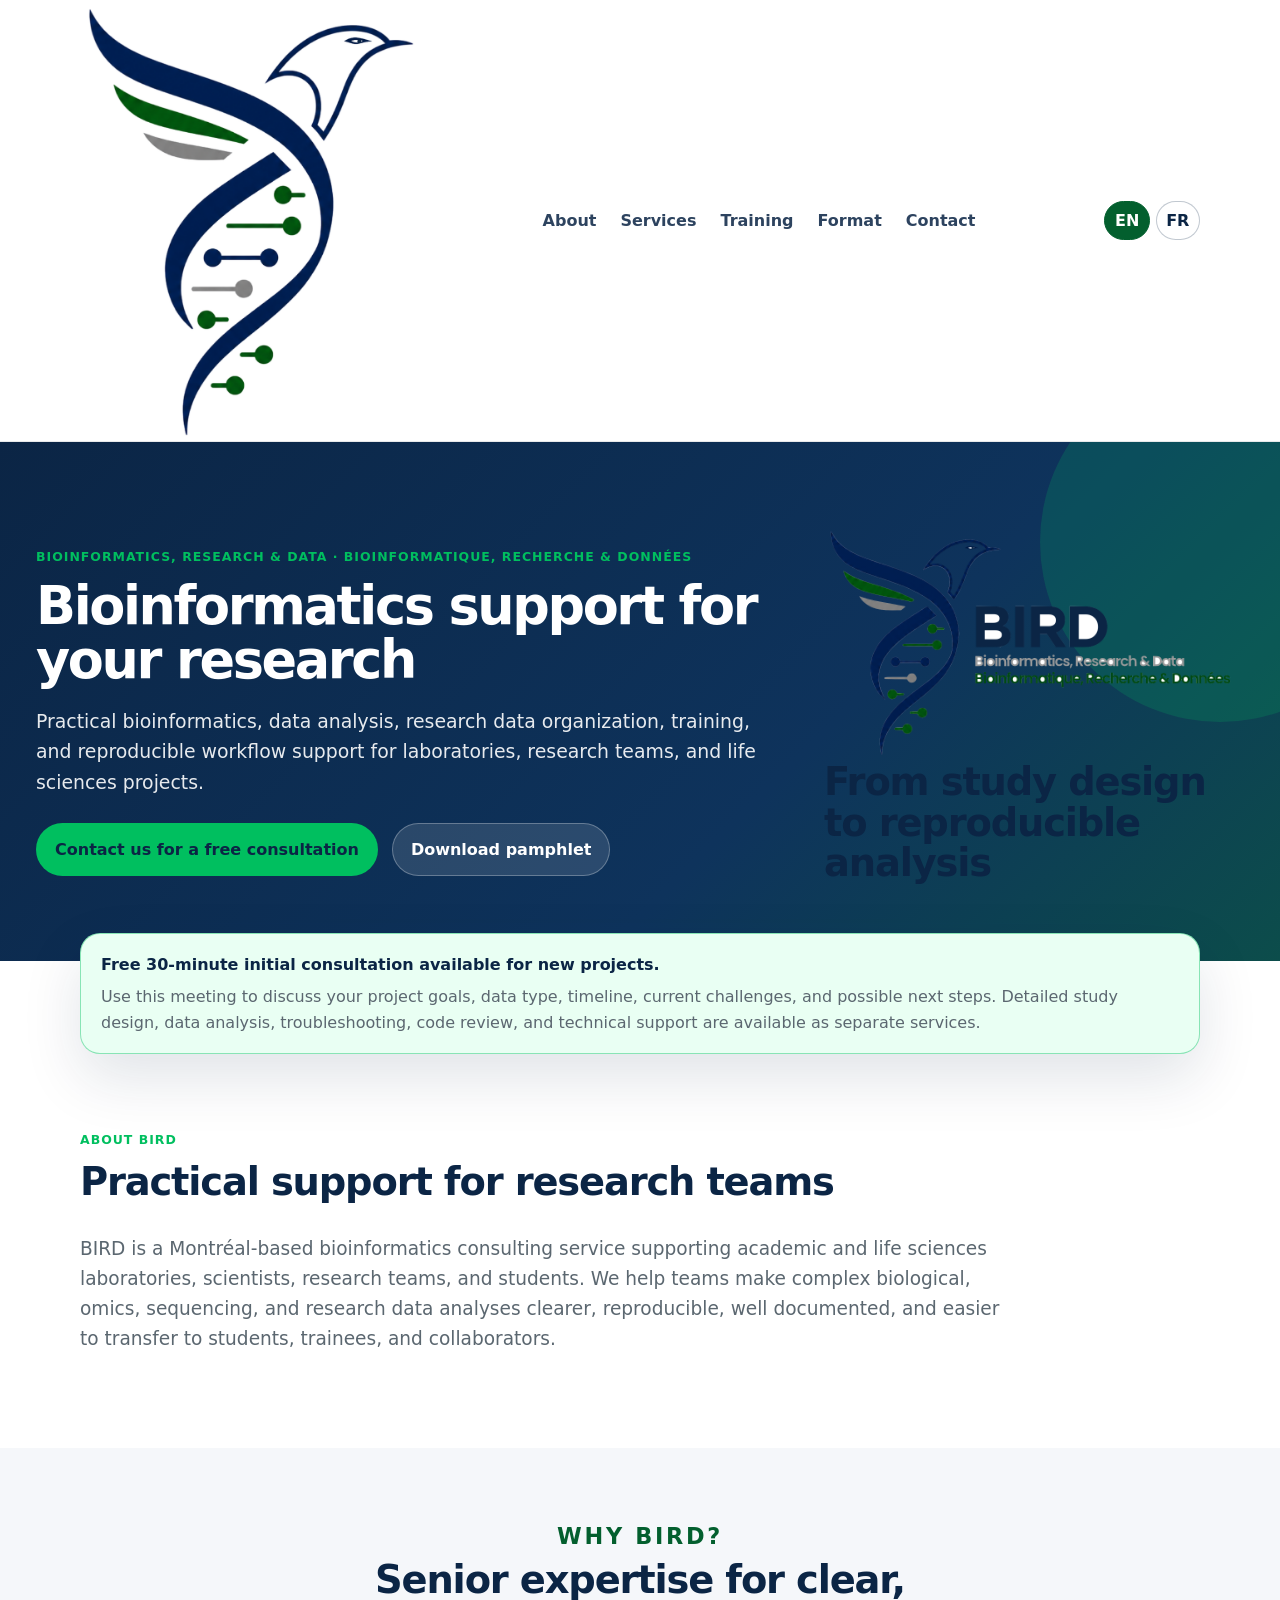
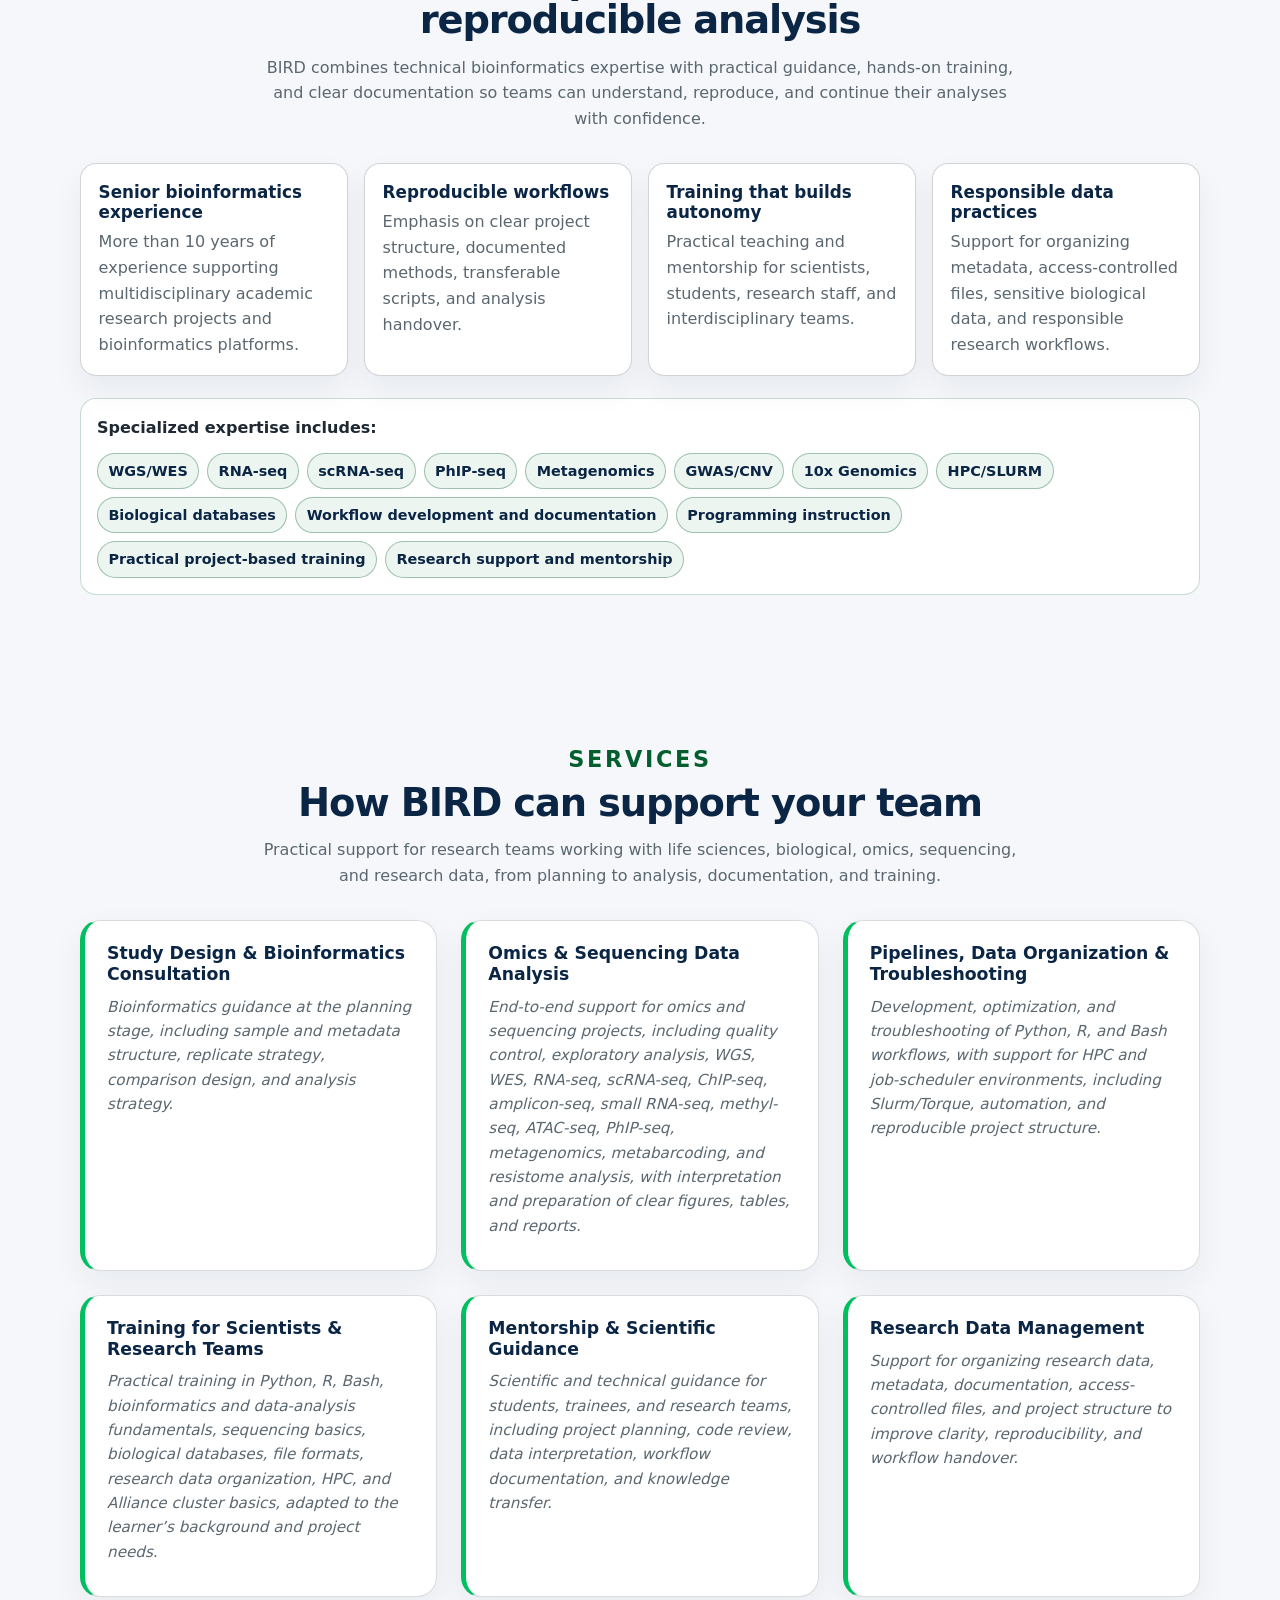
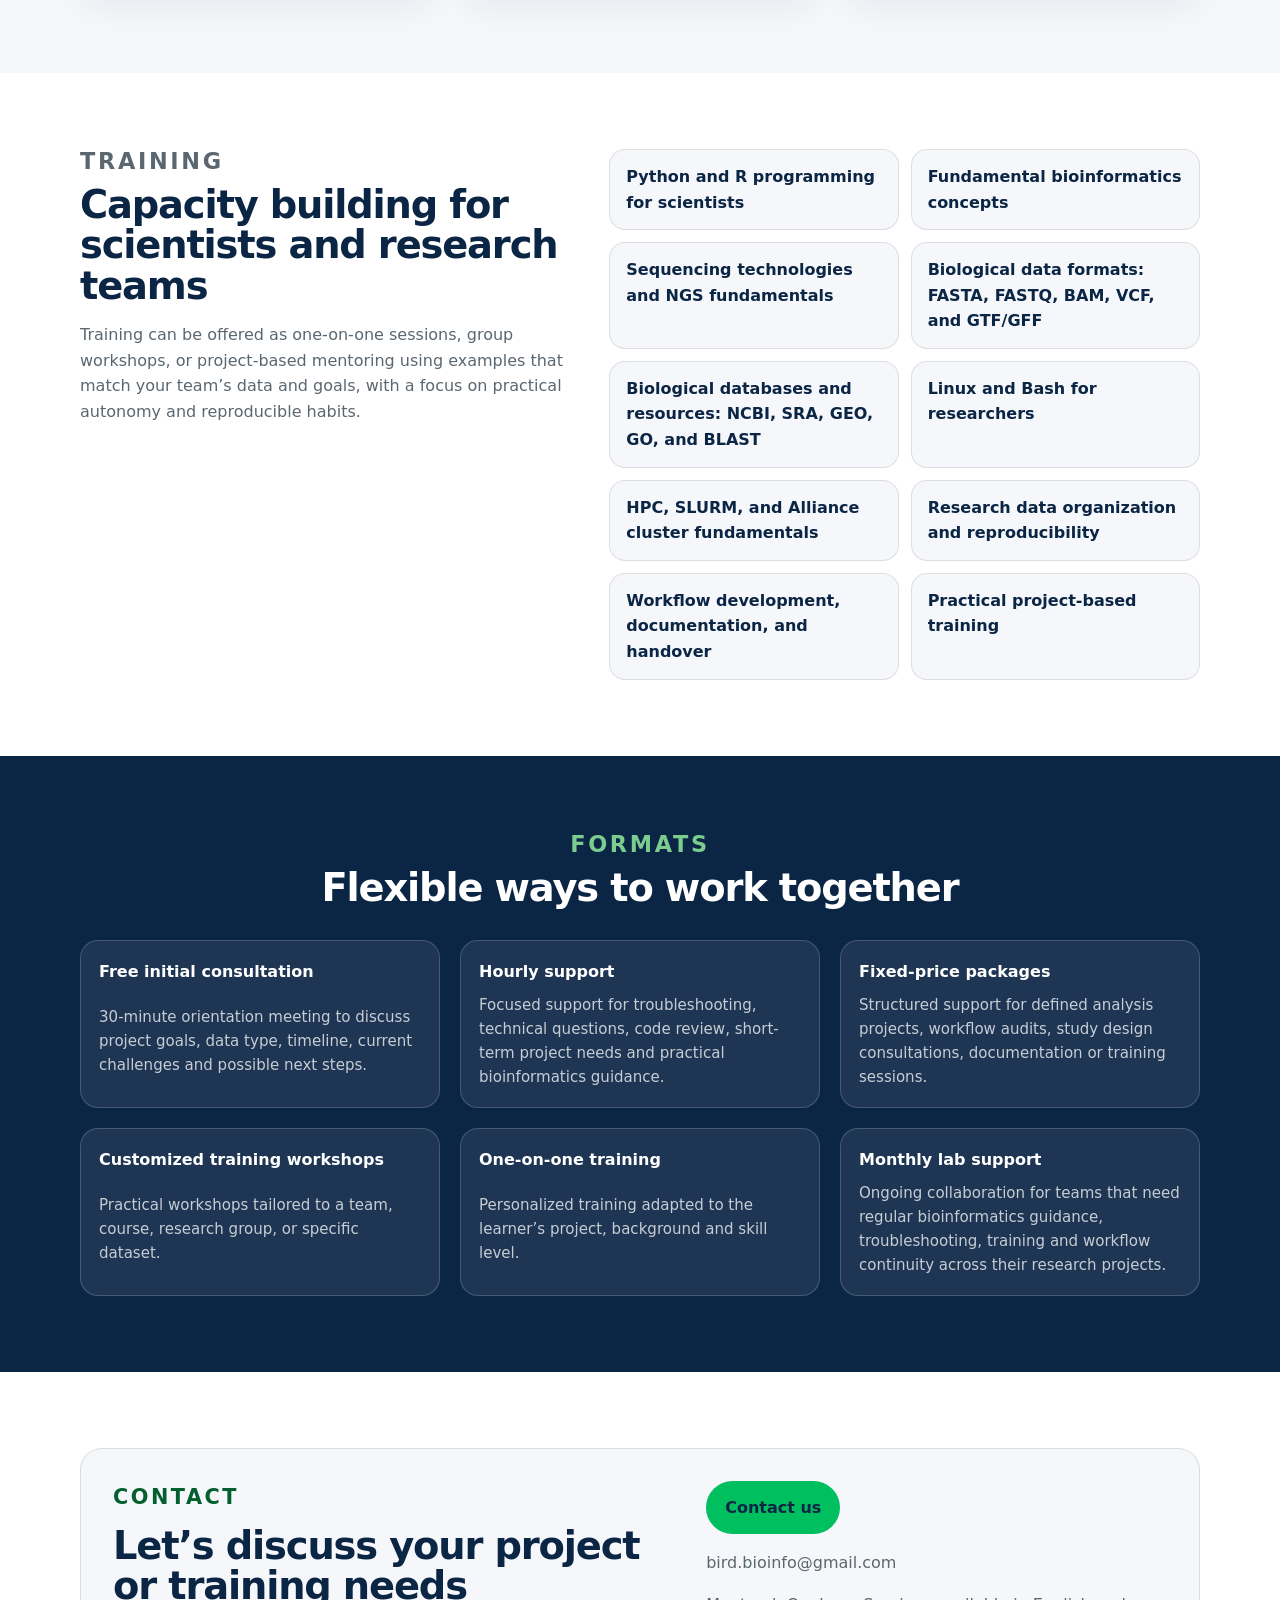
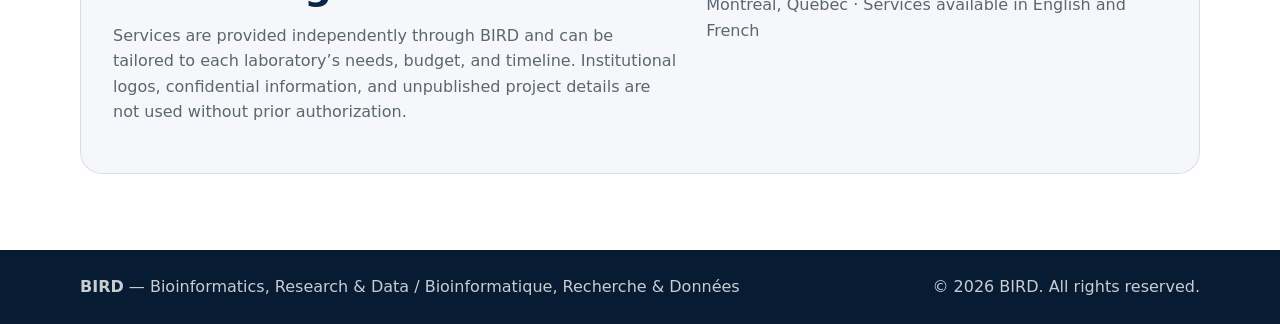
==== commit d40f5b0d: "Update index.html" ====
--- a/index.html
+++ b/index.html
@@ -8,7 +8,7 @@
   <meta name="theme-color" content="#0B2545">
   <meta property="og:description" content="Bioinformatics support, omics and sequencing analysis, research data management, training, mentorship, and reproducible research workflows.">
   <meta property="og:type" content="website">
-  <link rel="icon" href="assets/BIRD_L7_title_L.png" type="image/png">
+  <link rel="icon" href="assets/BIRD_L7_H.png" type="image/png">
   <link rel="stylesheet" href="styles.css">
 
 </head>
@@ -18,7 +18,7 @@
   <header class="site-header">
     <nav class="nav container" aria-label="Main navigation">
       <a class="brand" href="#top" aria-label="BIRD home">
-        <img src="assets/BIRD_L7_title_L.png" alt="BIRD logo" class="brand-logo">
+        <img src="assets/BIRD_L7_H.png" alt="BIRD" class="brand-logo">
       </a>
       <button class="nav-toggle" aria-expanded="false" aria-controls="nav-menu" data-i18n="menuButton">Menu</button>
       <ul id="nav-menu" class="nav-menu">
@@ -38,72 +38,62 @@
   <main id="main">
     <section id="top" class="hero">
       <div class="container hero-grid">
+
         <div class="hero-copy">
-          <p class="eyebrow" data-i18n="heroEyebrow">Bioinformatics support for your research</p>
-          <h1 data-i18n="heroTitle">Bioinformatics support for your research</h1>
-          <p class="hero-lead" data-i18n="heroLead">Practical bioinformatics, data analysis, research data organization, training, and reproducible workflow support for laboratories, research teams, and life sciences projects.</p>
-      <div class="contact-actions">
-      <!--  <button
-          class="btn btn-primary copy-email-btn"
-          type="button"
-          data-copy-email="bird.bioinfo@gmail.com"
-          data-i18n="contactCopy"
-        >
-          Email address
-        </button>  -->
-
-        <div class="hero-actions" aria-label="Primary actions">
-          <a
-            class="btn btn-primary"
-            href="https://docs.google.com/forms/d/e/1FAIpQLSfuAXVFjFJv3H0WsZqo8uDZnhdxnNh46y_9QAaL5hTwHJIWtw/viewform?usp=dialog"
-            target="_blank"
-            rel="noopener noreferrer"
-            data-i18n="heroContactForm"
+          <p class="eyebrow" data-i18n="heroEyebrow">
+            Bioinformatics support for your research
+          </p>
+
+          <h1 data-i18n="heroTitle">
+            Bioinformatics support for your research
+          </h1>
+
+          <p class="hero-lead" data-i18n="heroLead">
+            Practical bioinformatics, data analysis, research data organization,
+            training, and reproducible workflow support for laboratories,
+            research teams, and life sciences projects.
+          </p>
+
+          <div class="hero-actions" aria-label="Primary actions">
+            <a
+              class="btn btn-primary"
+              href="https://docs.google.com/forms/d/e/1FAIpQLSfuAXVFjFJv3H0WsZqo8uDZnhdxnNh46y_9QAaL5hTwHJIWtw/viewform?usp=dialog"
+              target="_blank"
+              rel="noopener noreferrer"
+              data-i18n="heroContactForm"
+            >
+              Contact us for a free consultation
+            </a>
+
+            <a
+              class="btn btn-secondary"
+              href="assets/BIRD_pamphlet_en.pdf"
+              data-i18n="downloadPamphlet"
+              data-pamphlet-download
+              data-pamphlet-en="assets/BIRD_pamphlet_en.pdf"
+              data-pamphlet-fr="assets/BIRD_pamphlet_fr.pdf"
+            >
+              Download pamphlet
+            </a>
+          </div>
+
+          <p class="microcopy" data-copy-status hidden></p>
+        </div>
+
+        <aside class="hero-brand-panel" aria-label="BIRD identity and service summary">
+          <img
+            src="assets/BIRD_L7_title_L.png"
+            alt="BIRD — Bioinformatics, Research & Data — Bioinformatique, Recherche & Données"
+            class="hero-title-logo"
           >
-            Contact us for a free consultation
-          </a>
-        
-          <a
-            class="btn btn-secondary"
-            href="assets/BIRD_pamphlet_en.pdf"
-            data-i18n="downloadPamphlet"
-            data-pamphlet-download
-            data-pamphlet-en="assets/BIRD_pamphlet_en.pdf"
-            data-pamphlet-fr="assets/BIRD_pamphlet_fr.pdf"
-          >
-            Download pamphlet
-          </a>
-        </div>
-        
-        <!-- <p class="location">bird.bioinfo@gmail.com</p> -->
-        <!-- <p class="location" data-i18n="location"> Montréal, Québec · Services available in English and French</p> -->
-        <p class="microcopy" data-copy-status hidden></p>
-      </div>
-
-       <!-- hero-card stays inside hero-copy so it appears below the buttons -->
-          
-    
-        <div class="hero-card" aria-label="BIRD service summary">
-          <div class="hero-card-header">
-            <img src="assets/BIRD_L7_H.png" alt="" class="hero-logo">
-        
-            <div class="hero-card-heading">
-              <h2 data-i18n="heroCardTitle">
-                From study design to reproducible analysis
-              </h2>
-        
-              <p class="with-bird-label" data-i18n="withBirdLabel">
-                With BIRD
-              </p>
-            </div>
+
+          <div class="hero-summary">
+            <h2 data-i18n="heroCardTitle">
+              From study design to reproducible analysis
+            </h2>
           </div>
-        
-          <p data-i18n="heroCardText">
-            Bioinformatics consultation, workflow development, training, troubleshooting, documentation, and scientific mentorship.
-          </p>
-        </div>
-    
-          
+        </aside>
+
       </div>
     </section>
 
@@ -158,16 +148,19 @@
         <div class="expertise-strip">
           <strong data-i18n="expertiseTitle">Specialized expertise includes:</strong>
           <div class="tag-cloud" aria-label="Specialized expertise">
-            <span data-i18n="expertiseTag1">PhIP-seq</span>
+            <span data-i18n="expertiseTag1">WGS/WES</span>
             <span data-i18n="expertiseTag2">RNA-seq</span>
             <span data-i18n="expertiseTag3">scRNA-seq</span>
-            <span data-i18n="expertiseTag4">WGS/WES</span>
-            <span data-i18n="expertiseTag5">GWAS/CNV</span>
-            <span data-i18n="expertiseTag6">Metagenomics</span>
-            <span data-i18n="expertiseTag7">10X Genomics</span>
-            <span data-i18n="expertiseTag8">HPC/Slurm</span>
+            <span data-i18n="expertiseTag4">PhIP-seq</span>
+            <span data-i18n="expertiseTag5">Metagenomics</span>
+            <span data-i18n="expertiseTag6">GWAS/CNV</span>
+            <span data-i18n="expertiseTag7">10x Genomics</span>
+            <span data-i18n="expertiseTag8">HPC/SLURM</span>
             <span data-i18n="expertiseTag9">Biological databases</span>
-            <span data-i18n="expertiseTag10">Workflow documentation</span>
+            <span data-i18n="expertiseTag10">Workflow development and documentation</span>
+            <span data-i18n="expertiseTag11">Programming instruction</span>
+            <span data-i18n="expertiseTag12">Practical project-based training</span>
+            <span data-i18n="expertiseTag13">Research support and mentorship</span>
           </div>
         </div>
       </div>
@@ -227,17 +220,19 @@
           <p data-i18n="trainingText">Training can be offered as one-on-one sessions, group workshops, or project-based mentoring using examples that match your team’s data and goals.</p>
         </div>
         <ul class="topic-list" aria-label="Training topics">
-          <li data-i18n="t1">Python, R, and Bash for scientists</li>
-          <li data-i18n="t2">Basic bioinformatics concepts</li>
-          <li data-i18n="t3">Sequencing technologies and NGS basics</li>
-          <li data-i18n="t4">FASTA, FASTQ, BAM, VCF, and GTF/GFF files</li>
-          <li data-i18n="t5">NCBI, SRA, GEO, GO, BLAST, and public databases</li>
+          <li data-i18n="t1">Python and R programming for scientists</li>
+          <li data-i18n="t2">Fundamental bioinformatics concepts</li>
+          <li data-i18n="t3">Sequencing technologies and NGS fundamentals</li>
+          <li data-i18n="t4">Biological data formats: FASTA, FASTQ, BAM, VCF, and GTF/GFF</li>
+          <li data-i18n="t5">Biological databases and resources: NCBI, SRA, GEO, GO, and BLAST</li>
           <li data-i18n="t6">Linux and Bash for researchers</li>
-          <li data-i18n="t7">HPC and Alliance cluster basics</li>
+          <li data-i18n="t7">HPC, SLURM, and Alliance cluster fundamentals</li>
           <li data-i18n="t8">Research data organization and reproducibility</li>
-          <li data-i18n="t9">Workflow documentation and handover</li>
+          <li data-i18n="t9">Workflow development, documentation, and handover</li>
           <li data-i18n="t10">Practical project-based training</li>
         </ul>
+
+
       </div>
     </section>
 
@@ -320,16 +315,21 @@
             copied: 'Email copied:',
             downloadPamphlet: 'Download pamphlet',
             emailFallback: 'Email:',
-            expertiseTag1: 'PhIP-seq',
-            expertiseTag10: 'Workflow documentation',
+
+expertiseTag1: 'WGS/WES',
             expertiseTag2: 'RNA-seq',
             expertiseTag3: 'scRNA-seq',
-            expertiseTag4: 'WGS/WES',
-            expertiseTag5: 'GWAS/CNV',
-            expertiseTag6: 'Metagenomics',
-            expertiseTag7: '10X Genomics',
-            expertiseTag8: 'HPC/Slurm',
+            expertiseTag4: 'PhIP-seq',
+            expertiseTag5: 'Metagenomics',
+            expertiseTag6: 'GWAS/CNV',
+            expertiseTag7: '10x Genomics',
+            expertiseTag8: 'HPC/SLURM',
             expertiseTag9: 'Biological databases',
+            expertiseTag10: 'Workflow development and documentation',
+            expertiseTag11: 'Programming instruction',
+            expertiseTag12: 'Practical project-based training',
+            expertiseTag13: 'Research support and mentorship',
+
             expertiseTitle: 'Specialized expertise includes:',
             f1Text: '30-minute orientation meeting to discuss project goals, data type, timeline, current challenges and possible next steps.',
             f1Title: 'Free initial consultation',
@@ -379,16 +379,18 @@
             servicesLabel: 'Services',
             servicesTitle: 'How BIRD can support your team',
             skip: 'Skip to content',
-            t1: 'Python, R, and Bash for scientists',
+
+t1: 'Python and R programming for scientists',
+            t2: 'Fundamental bioinformatics concepts',
+            t3: 'Sequencing technologies and NGS fundamentals',
+            t4: 'Biological data formats: FASTA, FASTQ, BAM, VCF, and GTF/GFF',
+            t5: 'Biological databases and resources: NCBI, SRA, GEO, GO, and BLAST',
+            t6: 'Linux and Bash for researchers',
+            t7: 'HPC, SLURM, and Alliance cluster fundamentals',
+            t8: 'Research data organization and reproducibility',
+            t9: 'Workflow development, documentation, and handover',
             t10: 'Practical project-based training',
-            t2: 'Basic bioinformatics concepts',
-            t3: 'Sequencing technologies and NGS basics',
-            t4: 'FASTA, FASTQ, BAM, VCF, and GTF/GFF files',
-            t5: 'NCBI, SRA, GEO, GO, BLAST, and public databases',
-            t6: 'Linux and Bash for researchers',
-            t7: 'HPC and Alliance cluster basics',
-            t8: 'Research data organization and reproducibility',
-            t9: 'Workflow documentation and handover',
+
             trainingLabel: 'Training',
             trainingText: 'Training can be offered as one-on-one sessions, group workshops, or project-based mentoring using examples that match your team’s data and goals, with a focus on practical autonomy and reproducible habits.',
             trainingTitle: 'Capacity building for scientists and research teams',
@@ -407,105 +409,6 @@
             
 
         },
-        // fr: {
-        //   skip: 'Aller au contenu',
-        //   brandSubtitle: 'Bioinformatique, Recherche & Données',
-        //   menuButton: 'Menu',
-        //   navAbout: 'À propos',
-        //   navServices: 'Services',
-        //   navTraining: 'Formation',
-        //   navFormats: 'Modalités',
-        //   navContact: 'Contact',
-        //   heroEyebrow: 'Bioinformatics, Research & Data · Bioinformatique, Recherche & Données',
-        //   heroTitle: 'Soutien bioinformatique pour votre équipe de recherche',
-        //   heroLead: 'Soutien pratique en bioinformatique, analyse de données, organisation des données de recherche, formation et flux de travail reproductibles pour les laboratoires et les équipes en sciences de la vie.',
-        //   heroCopyEmail: 'Écrivez-nous pour une consultation gratuite',
-        //   heroExplore: 'Explorer les services',
-        //   heroMicrocopy: 'Consultation initiale gratuite de 30 minutes offerte pour les nouveaux projets.',
-        //   heroCardTitle: 'De la conception d’étude à l’analyse reproductible',
-        //   heroCardText: 'Développement de flux de travail, organisation des données, formation, dépannage, documentation et mentorat scientifique.',
-        //   noticeStrong: 'Consultation initiale gratuite de 30 minutes offerte pour les nouveaux projets.',
-        //   noticeText: 'Cette rencontre permet de discuter des objectifs du projet, du type de données, de l’échéancier, des défis actuels et des prochaines étapes possibles. La conception détaillée d’étude, l’analyse de données, le dépannage, la révision de code et le soutien technique sont offerts comme services distincts.',
-        //   aboutLabel: 'À propos de BIRD',
-        //   aboutTitle: 'Soutien pratique pour les équipes de recherche',
-        //   aboutText: 'BIRD est un service montréalais de consultation en bioinformatique qui accompagne les laboratoires universitaires, les équipes de recherche, les étudiants, les entreprises en biotechnologie et les organisations en sciences de la vie. Nous aidons les chercheurs à rendre l’analyse de données biologiques complexes plus claire, reproductible, bien documentée et plus facilement transférable aux étudiants, stagiaires et collaborateurs.',
-        //   aboutText2: 'BIRD s’appuie sur une expertise senior en bioinformatique acquise en milieu de recherche académique, incluant l’analyse omique et de données de séquençage, l’organisation des données de recherche, le développement de flux de travail reproductibles, la formation, le mentorat et le soutien aux jeux de données biologiques et génomiques sensibles.',
-        //   withBirdLabel: 'Avec BIRD',
-        //   whyLabel: 'Pourquoi BIRD ?',
-        //   whyTitle: 'Une expertise senior avec une approche humaine',
-        //   whyIntro: 'BIRD combine l’expertise technique en bioinformatique avec un accompagnement patient, une formation pratique et une documentation claire afin d’aider les équipes à comprendre, reproduire et poursuivre leurs analyses avec confiance.',
-        //   why1Title: 'Expérience senior en bioinformatique',
-        //   why1Text: 'Plus de 10 ans d’expérience dans le soutien de projets de recherche académiques multidisciplinaires et de plateformes bioinformatiques.',
-        //   why2Title: 'Flux de travail reproductibles',
-        //   why2Text: 'Accent mis sur une structure de projet claire, des méthodes documentées, des scripts transférables et le transfert des analyses.',
-        //   why3Title: 'Formation qui favorise l’autonomie',
-        //   why3Text: 'Enseignement pratique et mentorat pour biologistes, étudiants, personnel de recherche et équipes interdisciplinaires.',
-        //   why4Title: 'Pratiques responsables des données',
-        //   why4Text: 'Soutien pour organiser les métadonnées, les fichiers à accès contrôlé, les données biologiques sensibles et les flux de travail responsables.',
-        //   expertiseTitle: 'Expertises spécialisées :',
-        //   expertiseTag1: 'PhIP-seq',
-        //   expertiseTag2: 'RNA-seq',
-        //   expertiseTag3: 'scRNA-seq',
-        //   expertiseTag4: 'WGS/WES',
-        //   expertiseTag5: 'GWAS/CNV',
-        //   expertiseTag6: 'Métagénomique',
-        //   expertiseTag7: '10X Genomics',
-        //   expertiseTag8: 'HPC/Slurm',
-        //   expertiseTag9: 'Bases de données biologiques',
-        //   expertiseTag10: 'Documentation des flux de travail',
-        //   servicesLabel: 'Services',
-        //   servicesTitle: 'Comment BIRD peut soutenir votre équipe',
-        //   servicesIntro: 'Soutien pratique pour les équipes de recherche travaillant avec des données biologiques, de la planification à l’analyse, à la documentation et à la formation.',
-        //   s1Title: 'Conception d’étude et consultation en bioinformatique',
-        //   s1Text: 'Accompagnement bioinformatique à l’étape de planification, incluant la structure des échantillons et des métadonnées, la stratégie de réplicats, la conception des comparaisons et la stratégie d’analyse.',
-        //   s2Title: 'Analyse omique et de données de séquençage',
-        //   s2Text: 'Soutien de bout en bout pour les projets omiques et de séquençage, incluant le contrôle qualité, l’analyse exploratoire, WGS, WES, RNA-seq, scRNA-seq, ChIP-seq, amplicon-seq, small RNA-seq, methyl-seq, ATAC-seq, PhIP-seq, métagénomique, métabarcodage et analyse du résistome, avec interprétation et préparation de figures, tableaux et rapports clairs.',
-        //   s3Title: 'Pipelines, organisation des données et dépannage',
-        //   s3Text: 'Développement, optimisation et dépannage de workflows en Python, R et Bash, avec soutien pour les environnements HPC et les gestionnaires de tâches, incluant Slurm/Torque, l’automatisation et la structuration reproductible des projets.',
-        //   s4Title: 'Formation pour biologistes et équipes de recherche',
-        //   s4Text: 'Formation pratique en Python, R, Bash, concepts fondamentaux de bioinformatique, bases du séquençage, bases de données biologiques, formats de fichiers, organisation des données de recherche, bases du HPC et des grappes de calcul de l’Alliance, adaptée au profil de la personne apprenante et aux besoins du projet.',
-        //   s5Title: 'Mentorat et accompagnement scientifique',
-        //   s5Text: 'Accompagnement scientifique et technique pour les étudiants, stagiaires et équipes de recherche, incluant la planification de projet, la révision de code, l’interprétation des données, la documentation des flux de travail et le transfert de connaissances.',
-        //   s6Title: 'Gestion des données de recherche',
-        //   s6Text: 'Soutien à l’organisation des données de recherche, des métadonnées, de la documentation, des fichiers à accès contrôlé et de la structure des projets afin d’améliorer la clarté, la reproductibilité et le transfert des workflows.',
-        //   trainingLabel: 'Formation',
-        //   trainingTitle: 'Renforcement des capacités pour les scientique et les équipes de recherche',
-        //   trainingText: 'La formation peut être offerte sous forme de séances individuelles, d’ateliers de groupe ou de mentorat basé sur un projet, avec des exemples adaptés aux données et aux objectifs de votre équipe, et un accent sur l’autonomie pratique et les habitudes reproductibles.',
-        //   t1: 'Python, R et Bash pour les scientifiques',
-        //   t2: 'Concepts de base en bioinformatique',
-        //   t3: 'Technologies de séquençage et bases du NGS',
-        //   t4: 'Fichiers FASTA, FASTQ, BAM, VCF et GTF/GFF',
-        //   t5: 'NCBI, SRA, GEO, GO, BLAST et bases de données publiques',
-        //   t6: 'Linux et Bash pour chercheurs',
-        //   t7: 'Bases du HPC et des grappes de calcul de l’Alliance',
-        //   t8: 'Organisation des données de recherche et reproductibilité',
-        //   t9: 'Documentation et transfert des flux de travail',
-        //   t10: 'Formation pratique basée sur des projets',
-        //   formatsLabel: 'Formats',
-        //   formatsTitle: 'Des façons flexibles de collaborer',
-        //   f1Title: 'Consultation initiale gratuite',
-        //   f1Text: 'Rencontre d’orientation de 30 minutes pour discuter des objectifs du projet, du type de données, de l’échéancier, des défis actuels et des prochaines étapes possibles.',
-        //   f2Title: 'Soutien horaire',
-        //   f2Text: 'Soutien ciblé pour le dépannage, les questions techniques, la révision de code, les besoins à court terme et l’accompagnement bioinformatique pratique.',
-        //   f3Title: 'Forfaits à prix fixe',
-        //   f3Text: 'Soutien structuré pour les projets d’analyse définis, les audits de flux de travail, les consultations en conception d’étude, la documentation ou les séances de formation.',
-        //   f4Title: 'Ateliers personnalisés',
-        //   f4Text: 'Ateliers pratiques adaptés à une équipe, un cours, un groupe de recherche ou un jeu de données précis.',
-        //   f5Title: 'Formation individuelle',
-        //   f5Text: 'Formation personnalisée adaptée au projet, au profil et au niveau de compétence de la personne apprenante.',
-        //   f6Title: 'Soutien mensuel aux laboratoires',
-        //   f6Text: 'Collaboration continue pour les équipes qui ont besoin d’un accompagnement bioinformatique régulier, de dépannage, de formation et d’une continuité des workflows dans leurs projets de recherche.',
-        //   contactLabel: 'Contact',
-        //   contactTitle: 'Discutons de votre projet ou de vos besoins de formation',
-        //   contactText: 'Les services sont fournis de façon indépendante par BIRD et peuvent être adaptés aux besoins, au budget et à l’échéancier de chaque laboratoire. Les logos institutionnels, les renseignements confidentiels et les détails de projets non publiés ne sont pas utilisés sans autorisation préalable.',
-        //   contactCopy: 'Adresse courriel',
-        //   contactForm: 'Remplir le formulaire de contact',
-        //   downloadPamphlet: 'Télécharger le dépliant',
-        //   location: 'Montréal, Québec · Services disponibles en français et en anglais',
-        //   footerRights: 'Tous droits réservés.',
-        //   copied: 'Courriel copié :',
-        //   emailFallback: 'Courriel :'
-        // }
 
      fr: {
           navFormats: 'Modalités',
@@ -523,16 +426,21 @@
           copied: 'Courriel copié :',
           downloadPamphlet: 'Télécharger le dépliant',
           emailFallback: 'Courriel :',
-          expertiseTag1: 'PhIP-seq',
-          expertiseTag10: 'Documentation des flux de travail',
+          
+expertiseTag1: 'WGS/WES',
           expertiseTag2: 'RNA-seq',
           expertiseTag3: 'scRNA-seq',
-          expertiseTag4: 'WGS/WES',
-          expertiseTag5: 'GWAS/CNV',
-          expertiseTag6: 'Métagénomique',
-          expertiseTag7: '10X Genomics',
-          expertiseTag8: 'HPC/Slurm',
+          expertiseTag4: 'PhIP-seq',
+          expertiseTag5: 'Métagénomique',
+          expertiseTag6: 'GWAS/CNV',
+          expertiseTag7: '10x Genomics',
+          expertiseTag8: 'HPC/SLURM',
           expertiseTag9: 'Bases de données biologiques',
+          expertiseTag10: 'Développement et documentation des flux de travail',
+          expertiseTag11: 'Enseignement de la programmation',
+          expertiseTag12: 'Formation pratique basée sur des projets',
+          expertiseTag13: 'Accompagnement et mentorat en recherche',
+
           expertiseTitle: 'Expertises spécialisées :',
           f1Text: 'Rencontre d’orientation de 30 minutes pour discuter des objectifs du projet, du type de données, de l’échéancier, des défis actuels et des prochaines étapes possibles.',
           f1Title: 'Consultation initiale gratuite',
@@ -584,18 +492,18 @@
           servicesLabel: 'Services',
           servicesTitle: 'Comment BIRD peut soutenir votre équipe',
           skip: 'Aller au contenu',
-          t1: 'Python, R et Bash pour les scientifiques',
-          // t1: 'Python, R et Bash pour scientifiques',
+
+t1: 'Programmation en Python et R pour les scientifiques',
+          t2: 'Concepts fondamentaux de la bioinformatique',
+          t3: 'Technologies de séquençage et notions fondamentales du NGS',
+          t4: 'Formats de données biologiques : FASTA, FASTQ, BAM, VCF et GTF/GFF',
+          t5: 'Bases de données et ressources biologiques : NCBI, SRA, GEO, GO et BLAST',
+          t6: 'Linux et Bash pour les chercheurs',
+          t7: 'Notions fondamentales du HPC, de SLURM et des grappes de l’Alliance',
+          t8: 'Organisation des données de recherche et reproductibilité',
+          t9: 'Développement, documentation et transfert des flux de travail',
           t10: 'Formation pratique basée sur des projets',
-          t2: 'Concepts de base en bioinformatique',
-          t3: 'Technologies de séquençage et bases du NGS',
-          t4: 'Fichiers FASTA, FASTQ, BAM, VCF et GTF/GFF',
-          t5: 'NCBI, SRA, GEO, GO, BLAST et bases de données publiques',
-          // t6: 'Linux et Bash pour chercheurs',
-          t6: 'Linux et Bash pour les chercheurs',
-          t7: 'Bases du HPC et des grappes de calcul de l’Alliance',
-          t8: 'Organisation des données de recherche et reproductibilité',
-          t9: 'Documentation et transfert des flux de travail',
+
           trainingLabel: 'Formation',
           trainingText: 'La formation peut être offerte sous forme de séances individuelles, d’ateliers de groupe ou de mentorat basé sur un projet, avec des exemples adaptés aux données et aux objectifs de votre équipe, et un accent sur l’autonomie pratique et les habitudes reproductibles.',
           trainingTitle: 'Renforcement des capacités pour les scientifiques et les équipes de recherche',
--- a/styles.css
+++ b/styles.css
@@ -87,12 +87,18 @@
 }
 
 .brand-logo {
-  width: clamp(220px, 32vw, 420px);
+  width: clamp(190px, 27vw, 360px);
   height: auto;
   object-fit: contain;
   border-radius: 0;
   background: transparent;
   display: block;
+}
+
+@media (max-width: 768px) {
+  .brand-logo {
+    width: clamp(170px, 72vw, 280px);
+  }
 }
 
 .brand-text {
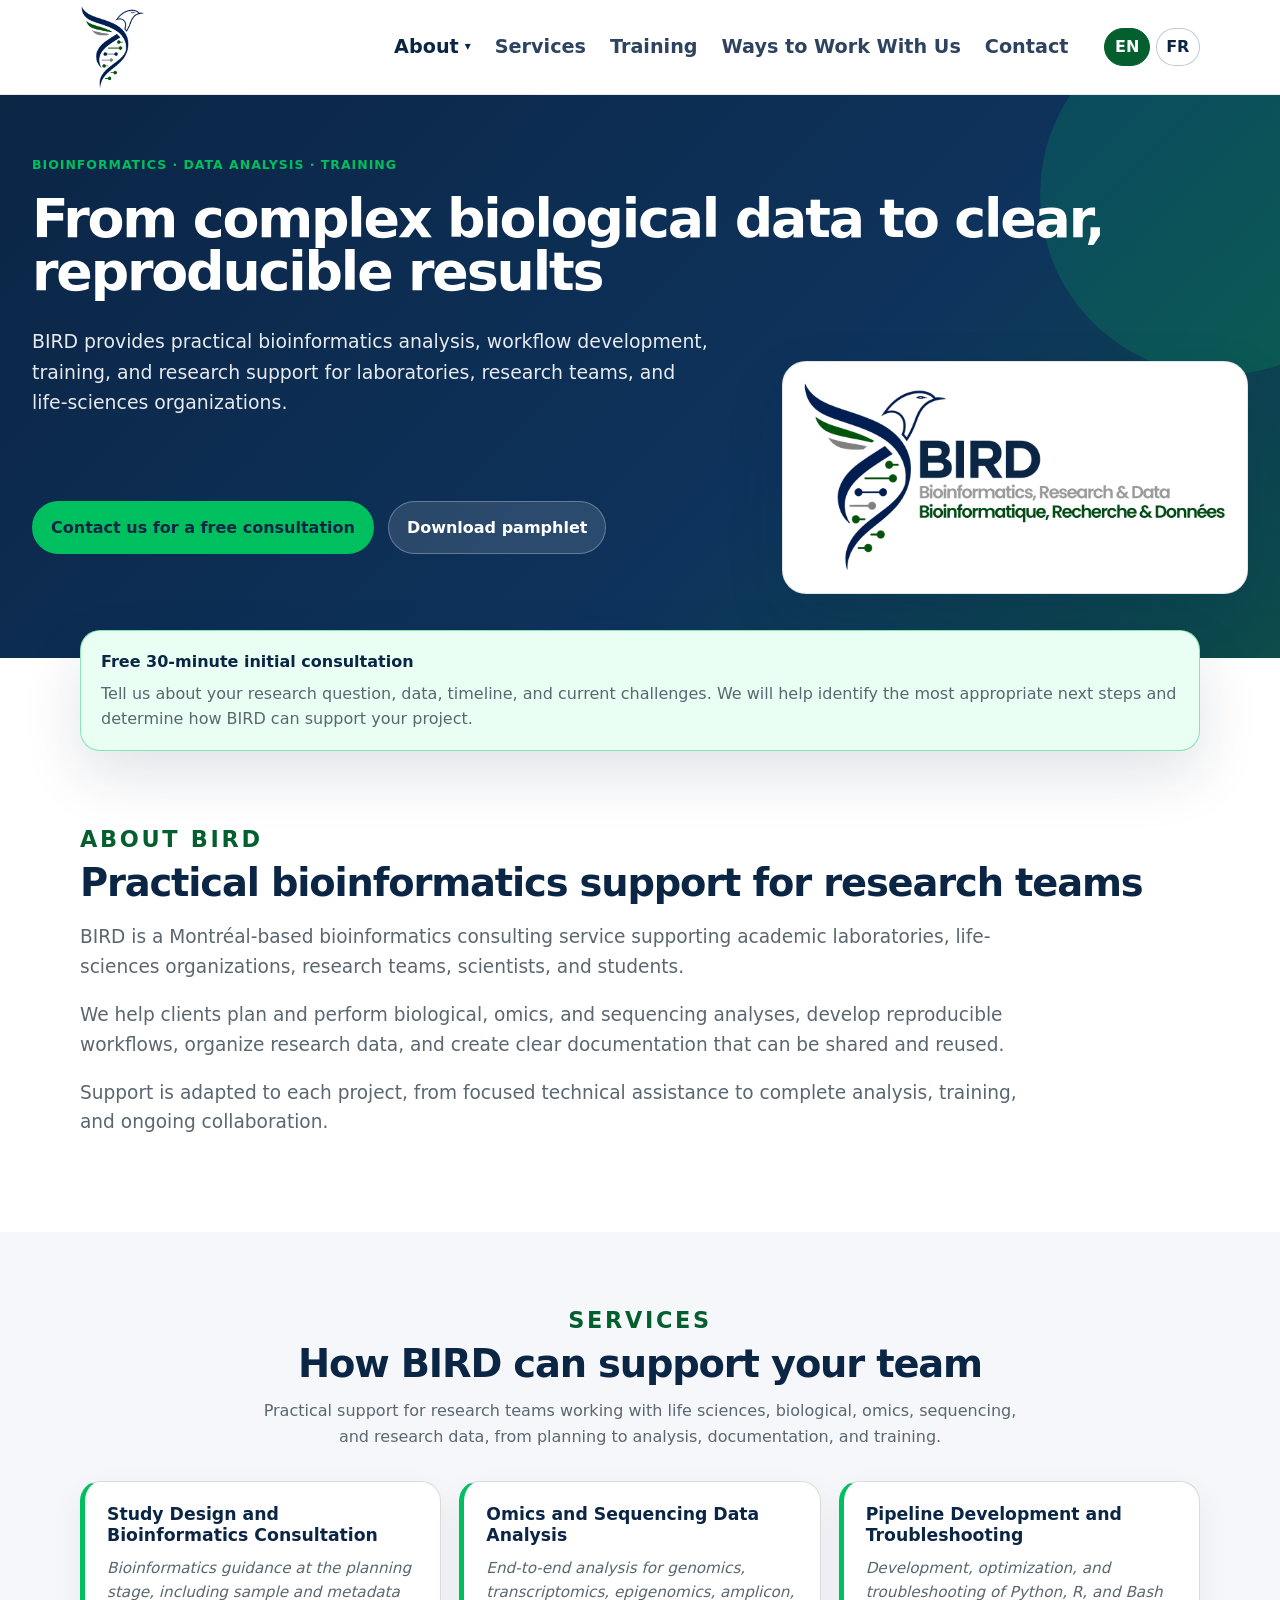
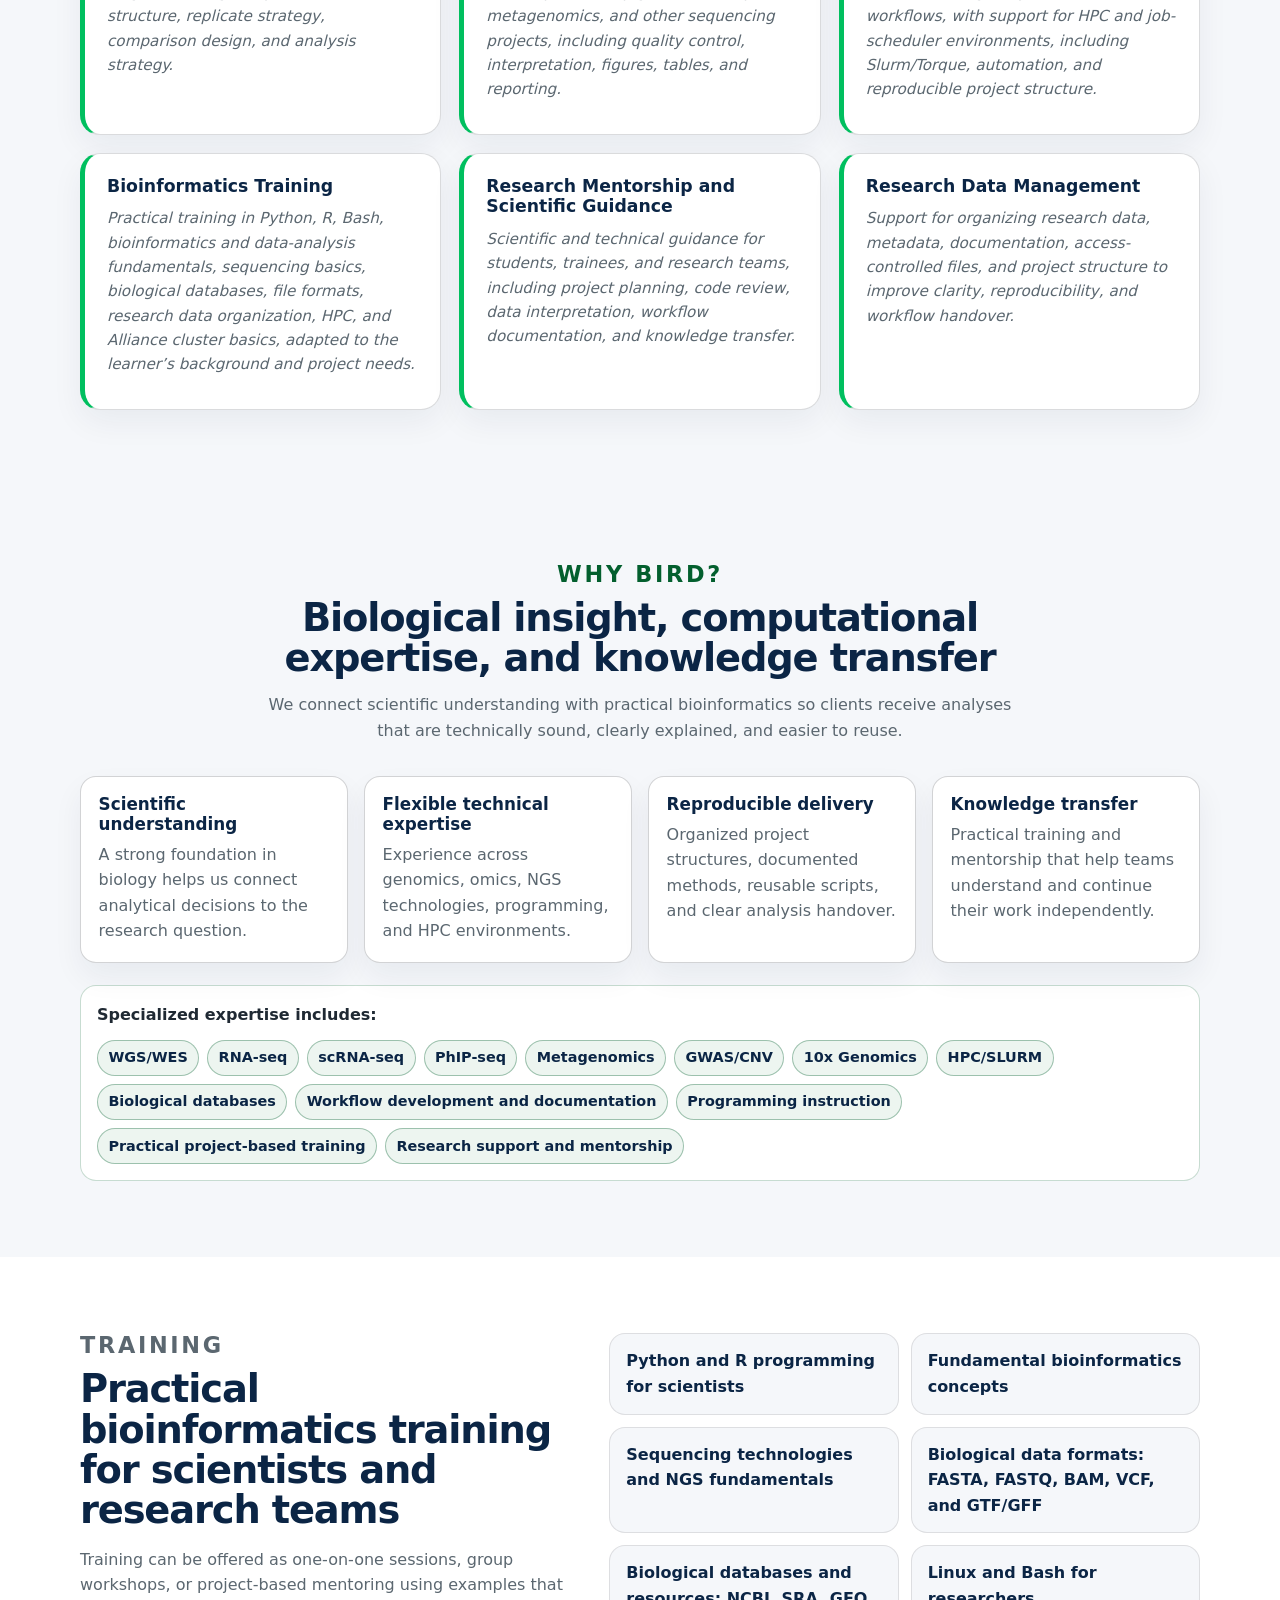
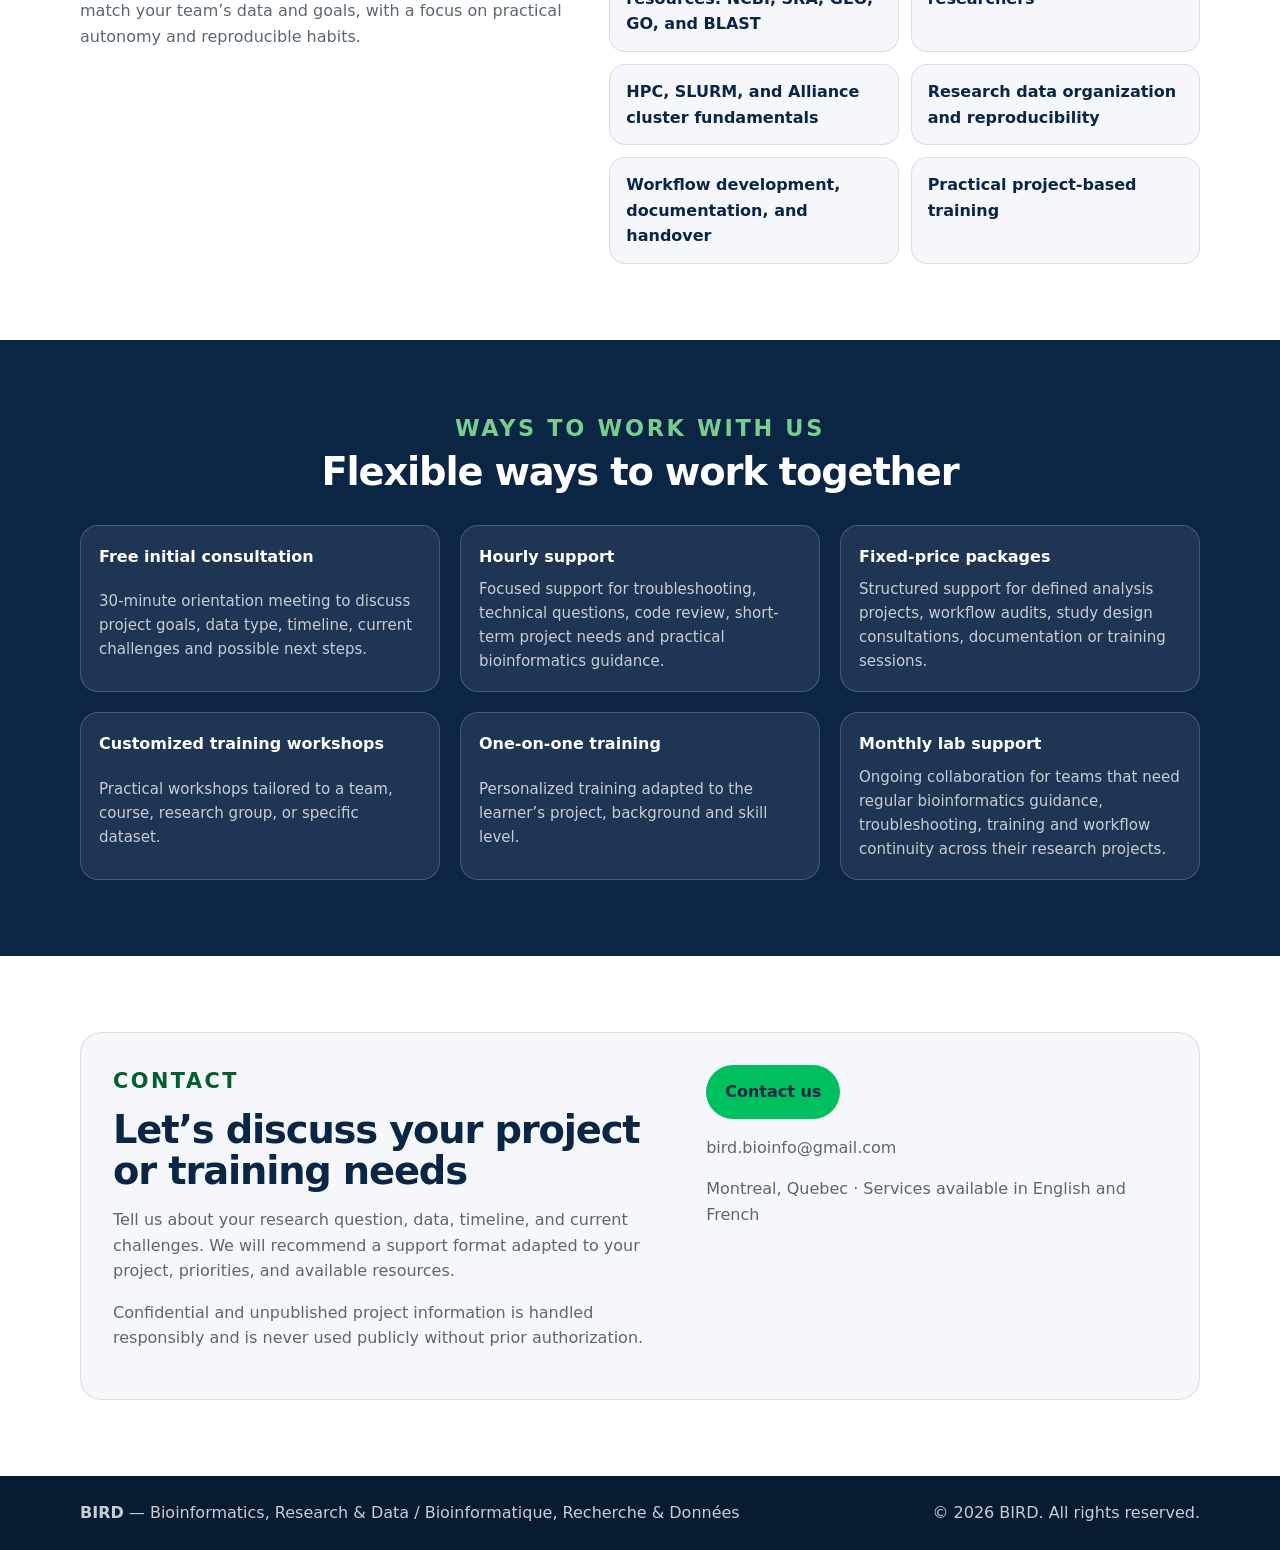
==== commit ba14eb0e: "Update index.html" ====
--- a/index.html
+++ b/index.html
@@ -4,7 +4,7 @@
   <meta charset="utf-8">
   <meta name="viewport" content="width=device-width, initial-scale=1">
   <title>BIRD — Bioinformatics, Research & Data</title>
-  <meta name="description" content="BIRD provides senior bioinformatics consultation, omics and sequencing data analysis, research data management, pipeline development, automation, troubleshooting, training, mentorship, and reproducible workflow support for research teams.">
+  <meta name="description" content="BIRD provides practical bioinformatics analysis, reproducible workflow development, training, knowledge transfer, and research support for laboratories and life-sciences teams.">
   <meta name="theme-color" content="#0B2545">
   <meta property="og:description" content="Bioinformatics support, omics and sequencing analysis, research data management, training, mentorship, and reproducible research workflows.">
   <meta property="og:type" content="website">
@@ -22,7 +22,33 @@
       </a>
       <button class="nav-toggle" aria-expanded="false" aria-controls="nav-menu" data-i18n="menuButton">Menu</button>
       <ul id="nav-menu" class="nav-menu">
-        <li><a href="#about" data-i18n="navAbout">About</a></li>
+
+<li class="nav-dropdown">
+  <button
+    class="nav-dropdown-toggle"
+    type="button"
+    aria-expanded="false"
+    aria-controls="about-submenu"
+  >
+    <span data-i18n="navAbout">About</span>
+    <span class="dropdown-arrow" aria-hidden="true">▾</span>
+  </button>
+
+  <ul class="nav-submenu" id="about-submenu">
+    <li>
+      <a href="#about" data-i18n="navAboutOverview">
+        About BIRD
+      </a>
+    </li>
+
+    <li>
+      <a href="#who-we-are" data-i18n="navWhoWeAre">
+        Who we are
+      </a>
+    </li>
+  </ul>
+</li>
+
         <li><a href="#services" data-i18n="navServices">Services</a></li>
         <li><a href="#training" data-i18n="navTraining">Training</a></li>
         <li><a href="#formats" data-i18n="navFormats">Formats</a></li>
@@ -41,17 +67,17 @@
 
         <div class="hero-copy">
           <p class="eyebrow" data-i18n="heroEyebrow">
-            Bioinformatics support for your research
+            Bioinformatics · Data analysis · Training
           </p>
 
           <h1 data-i18n="heroTitle">
-            Bioinformatics support for your research
+            From complex biological data to clear, reproducible results
           </h1>
 
           <p class="hero-lead" data-i18n="heroLead">
-            Practical bioinformatics, data analysis, research data organization,
-            training, and reproducible workflow support for laboratories,
-            research teams, and life sciences projects.
+            BIRD provides practical bioinformatics analysis, workflow development,
+            training, and research support for laboratories, research teams,
+            and life-sciences organizations.
           </p>
 
           <div class="hero-actions" aria-label="Primary actions">
@@ -87,61 +113,169 @@
             class="hero-title-logo"
           >
 
+<!-- 
           <div class="hero-summary">
             <h2 data-i18n="heroCardTitle">
               From study design to reproducible analysis
             </h2>
           </div>
+ -->
         </aside>
 
       </div>
     </section>
 
     <section class="notice container" aria-label="Free consultation notice">
-      <strong data-i18n="noticeStrong">Free 30-minute initial consultation available for new projects.</strong>
-      <span data-i18n="noticeText">Use this meeting to discuss your project goals, data type, timeline, current challenges, and possible next steps. Detailed study design, data analysis, troubleshooting, code review, and technical support are available as separate services.</span>
+      <strong data-i18n="noticeStrong">Free 30-minute initial consultation</strong>
+      <span data-i18n="noticeText">Tell us about your research question, data, timeline, and current challenges. We will help identify the most appropriate next steps and determine how BIRD can support your project.</span>
     </section>
 
-    <section id="about" class="section container">
-      <div class="section-heading">
-        <p class="eyebrow" data-i18n="aboutLabel">About BIRD</p>
-        <h2 data-i18n="aboutTitle">Practical support for research teams</h2>
+
+<section id="about" class="section">
+  <div class="container">
+    <p class="eyebrow section-label-large" data-i18n="aboutLabel">
+      About BIRD
+    </p>
+
+    <h2 data-i18n="aboutTitle">
+      Practical bioinformatics support for research teams
+    </h2>
+
+    <p class="wide-text" data-i18n="aboutText">
+      BIRD is a Montréal-based bioinformatics consulting service supporting
+      academic laboratories, life-sciences organizations, research teams,
+      scientists, and students.
+    </p>
+
+    <p class="wide-text" data-i18n="aboutText2">
+      We help clients plan and perform biological, omics, and sequencing
+      analyses, develop reproducible workflows, organize research data,
+      and create clear documentation that can be shared and reused.
+    </p>
+
+    <p class="wide-text" data-i18n="aboutText3">
+      Support is adapted to each project, from focused technical assistance
+      to complete analysis, training, and ongoing collaboration.
+    </p>
+  </div>
+</section>
+
+
+<section
+  id="who-we-are"
+  class="section who-we-are-section"
+  hidden
+>
+  <div class="container">
+    <p class="eyebrow section-label-large" data-i18n="whoWeAreLabel">
+      Who we are
+    </p>
+
+    <h2 data-i18n="whoWeAreTitle">
+      Two bioinformaticians, one shared vision
+    </h2>
+
+    <p class="wide-text" data-i18n="whoWeAreText">
+      BIRD brings together two bioinformaticians with more than 15 years
+      of combined experience in biological research, genomics, programming,
+      data analysis, scientific training, and knowledge transfer.
+    </p>
+
+    <p class="wide-text" data-i18n="whoWeAreText2">
+      Our foundation in biology helps us understand the scientific questions
+      behind each project, while our computational experience allows us to
+      work across diverse genomic and next-generation sequencing technologies,
+      data types, and research environments.
+    </p>
+
+    <p class="wide-text" data-i18n="whoWeAreText3">
+      We created BIRD because we believe bioinformatics should be rigorous
+      without being inaccessible. We work collaboratively, explain our
+      decisions clearly, and provide clients with the knowledge and tools
+      needed to understand their analyses and continue their work with
+      greater confidence and independence.
+    </p>
+  </div>
+</section>
+
+    <section id="services" class="section section-soft">
+      <div class="container">
+        <div class="section-heading centered">
+          <p class="eyebrow section-label-large" data-i18n="servicesLabel">Services</p>
+          <h2 data-i18n="servicesTitle">How BIRD can support your team</h2>
+          <p data-i18n="servicesIntro">Practical support for research teams working with life science, biological, omics, sequencing, and research data, from planning to analysis, documentation and training.</p>
+        
+        </div>
+
+        <div class="cards-grid services-grid-six">
+          <article class="service-card">
+            <h3 data-i18n="s1Title">Study Design and Bioinformatics Consultation</h3>
+            <p data-i18n="s1Text">Bioinformatics guidance at the planning stage, including sample and metadata structure, replicate strategy, comparison design and analysis strategy.</p>
+          </article>
+
+          <article class="service-card">
+            <h3 data-i18n="s2Title">Omics and Sequencing Data Analysis</h3>
+            <p data-i18n="s2Text">End-to-end analysis for genomics, transcriptomics, epigenomics, amplicon, metagenomics, and other sequencing projects, including quality control, interpretation, figures, tables, and reporting.</p>
+          </article>
+
+          <article class="service-card">
+            <h3 data-i18n="s3Title">Pipeline Development and Troubleshooting</h3>
+            <p data-i18n="s3Text">Development, optimization and troubleshooting of Python, R and Bash workflows, with support for HPC and job-scheduler environments, including Slurm/Torque, automation and reproducible project structure.</p>
+          </article>
+
+          <article class="service-card">
+            <h3 data-i18n="s4Title">Bioinformatics Training</h3>
+            <p data-i18n="s4Text">Practical training in Python, R, Bash, bioinformatics and data-analysis fundamentals, 
+              sequencing basics, biological databases, 
+              file formats, research data organization, 
+              HPC and Alliance cluster basics, adapted to the learner’s background and project needs.</p>
+          </article>
+
+          <article class="service-card">
+            <h3 data-i18n="s5Title">Research Mentorship and Scientific Guidance</h3>
+            <p data-i18n="s5Text">Scientific and technical guidance for students, trainees and research teams, including project planning, code review, data interpretation, workflow documentation and knowledge transfer.</p>
+          </article>
+
+          <article class="service-card">
+            <h3 data-i18n="s6Title">Research Data Management</h3>
+            <p data-i18n="s6Text">Support for organizing research data, metadata, documentation, access-controlled files and project structure to improve clarity, reproducibility and workflow handover.</p>
+          </article>
+        </div>
       </div>
-      <!-- <p class="wide-text" data-i18n="aboutText">BIRD is a Montréal-based bioinformatics consulting service supporting academic and life sciences laboratories, scientists, research teams and students</p>
-      <p class="wide-text" data-i18n="aboutText2">BIRD brings senior bioinformatics experience from academic research environments, including omics and sequencing data analysis, research data organization, reproducible workflow development, training, mentorship, and support for sensitive biological and genomic datasets.</p> -->
-
-      <p class="wide-text" data-i18n="aboutText">
-        BIRD is a Montréal-based bioinformatics consulting service supporting academic and life sciences laboratories, scientists, research teams, and students. We help teams make complex biological, omics, sequencing, and research data analyses clearer, reproducible, well documented, and easier to transfer to students, trainees, and collaborators.
-      </p>
     </section>
+
+
+
 
     <section id="why" class="section section-soft">
       <div class="container">
         <div class="section-heading centered">
           <p class="eyebrow section-label-large" data-i18n="whyLabel">Why BIRD?</p>
-          <h2 data-i18n="whyTitle">Senior expertise for clear, reproducible analysis</h2>
+          <h2 data-i18n="whyTitle">Biological insight, computational expertise, and knowledge transfer</h2>
           <p data-i18n="whyIntro">
-            BIRD combines technical bioinformatics expertise with practical guidance, hands-on training, and clear documentation so teams can understand, reproduce, and continue their analyses with confidence.
+            We connect scientific understanding with practical bioinformatics so clients receive analyses that are technically sound, clearly explained, and easier to reuse.
           </p>
-        
         </div>
 
         <div class="credibility-grid">
           <article class="credibility-card">
-            <h3 data-i18n="why1Title">Senior bioinformatics experience</h3>
-            <p data-i18n="why1Text">More than 10 years of experience supporting multidisciplinary academic research projects and bioinformatics platforms.</p>
-          </article>
+            <h3 data-i18n="why1Title">Scientific understanding</h3>
+            <p data-i18n="why1Text">A strong foundation in biology helps us connect analytical decisions to the research question.</p>
+          </article>
+
           <article class="credibility-card">
-            <h3 data-i18n="why2Title">Reproducible workflows</h3>
-            <p data-i18n="why2Text">Emphasis on clear project structure, documented methods, transferable scripts, and analysis handover.</p>
-          </article>
+            <h3 data-i18n="why2Title">Flexible technical expertise</h3>
+            <p data-i18n="why2Text">Experience across genomics, omics, NGS technologies, programming, and HPC environments.</p>
+          </article>
+
           <article class="credibility-card">
-            <h3 data-i18n="why3Title">Training that builds autonomy</h3>
-            <p data-i18n="why3Text">Practical teaching and mentorship for scientists, students, research staff, and interdisciplinary teams.</p>
-          </article>
+            <h3 data-i18n="why3Title">Reproducible delivery</h3>
+            <p data-i18n="why3Text">Organized project structures, documented methods, reusable scripts, and clear analysis handover.</p>
+          </article>
+
           <article class="credibility-card">
-            <h3 data-i18n="why4Title">Responsible data practices</h3>
-            <p data-i18n="why4Text">Support for organizing metadata, access-controlled files, sensitive biological data, and responsible research workflows.</p>
+            <h3 data-i18n="why4Title">Knowledge transfer</h3>
+            <p data-i18n="why4Text">Practical training and mentorship that help teams understand and continue their work independently.</p>
           </article>
         </div>
 
@@ -166,57 +300,11 @@
       </div>
     </section>
 
-    <section id="services" class="section section-soft">
-      <div class="container">
-        <div class="section-heading centered">
-          <p class="eyebrow section-label-large" data-i18n="servicesLabel">Services</p>
-          <h2 data-i18n="servicesTitle">How BIRD can support your team</h2>
-          <p data-i18n="servicesIntro">Practical support for research teams working with life science, biological, omics, sequencing, and research data, from planning to analysis, documentation and training.</p>
-        
-        </div>
-
-        <div class="cards-grid services-grid-six">
-          <article class="service-card">
-            <h3 data-i18n="s1Title">Study Design & Bioinformatics Consultation</h3>
-            <p data-i18n="s1Text">Bioinformatics guidance at the planning stage, including sample and metadata structure, replicate strategy, comparison design and analysis strategy.</p>
-          </article>
-
-          <article class="service-card">
-            <h3 data-i18n="s2Title">Omics & Sequencing Data Analysis</h3>
-            <p data-i18n="s2Text">End-to-end support for omics and sequencing projects, including quality control, exploratory analysis, WGS, WES, RNA-seq, scRNA-seq, ChIP-seq, amplicon-seq, small RNA-seq, methyl-seq, ATAC-seq, PhIP-seq, metagenomics, metabarcoding and resistome analysis, with interpretation and preparation of clear figures, tables and reports.</p>
-          </article>
-
-          <article class="service-card">
-            <h3 data-i18n="s3Title">Pipelines, Data Organization & Troubleshooting</h3>
-            <p data-i18n="s3Text">Development, optimization and troubleshooting of Python, R and Bash workflows, with support for HPC and job-scheduler environments, including Slurm/Torque, automation and reproducible project structure.</p>
-          </article>
-
-          <article class="service-card">
-            <h3 data-i18n="s4Title">Training for life scientists & research teams</h3>
-            <p data-i18n="s4Text">Practical training in Python, R, Bash, bioinformatics and data-analysis fundamentals, 
-              sequencing basics, biological databases, 
-              file formats, research data organization, 
-              HPC and Alliance cluster basics, adapted to the learner’s background and project needs.</p>
-          </article>
-
-          <article class="service-card">
-            <h3 data-i18n="s5Title">Mentorship & Scientific Guidance</h3>
-            <p data-i18n="s5Text">Scientific and technical guidance for students, trainees and research teams, including project planning, code review, data interpretation, workflow documentation and knowledge transfer.</p>
-          </article>
-
-          <article class="service-card">
-            <h3 data-i18n="s6Title">Research Data Management</h3>
-            <p data-i18n="s6Text">Support for organizing research data, metadata, documentation, access-controlled files and project structure to improve clarity, reproducibility and workflow handover.</p>
-          </article>
-        </div>
-      </div>
-    </section>
-
     <section id="training" class="section container">
       <div class="split">
         <div>
           <p class="eyebrow section-label-large" data-i18n="trainingLabel">Training</p>
-          <h2 data-i18n="trainingTitle">Capacity building for scientists and research teams</h2>
+          <h2 data-i18n="trainingTitle">Practical bioinformatics training for scientists and research teams</h2>
           <p data-i18n="trainingText">Training can be offered as one-on-one sessions, group workshops, or project-based mentoring using examples that match your team’s data and goals.</p>
         </div>
         <ul class="topic-list" aria-label="Training topics">
@@ -239,7 +327,7 @@
     <section id="formats" class="section section-dark">
       <div class="container">
         <div class="section-heading centered">
-          <p class="eyebrow section-label-large" data-i18n="formatsLabel">Formats</p>
+          <p class="eyebrow section-label-large" data-i18n="formatsLabel">Ways to Work With Us</p>
           <h2 data-i18n="formatsTitle">Flexible ways to work together</h2>
         </div>
         <div class="format-grid">
@@ -258,7 +346,8 @@
         <div>
           <p class="eyebrow" data-i18n="contactLabel">Contact</p>
           <h2 data-i18n="contactTitle">Let’s discuss your project or training needs</h2>
-          <p data-i18n="contactText">Services are provided independently through BIRD and can be tailored to each laboratory’s needs, budget, and timeline. Institutional logos, confidential information, and unpublished project details are not used without prior authorization.</p>
+          <p data-i18n="contactText">Tell us about your research question, data, timeline, and current challenges. We will recommend a support format adapted to your project, priorities, and available resources.</p>
+          <p class="contact-confidentiality" data-i18n="contactConfidentiality">Confidential and unpublished project information is handled responsibly and is never used publicly without prior authorization.</p>
         </div>
         <div class="contact-actions">
         <!--  <button class="btn btn-primary copy-email-btn" type="button" data-copy-email="bird.bioinfo@gmail.com" data-i18n="contactCopy">Email address</button> -->
@@ -303,14 +392,16 @@
             // whyIntro: 'BIRD combines technical bioinformatics expertise with patient guidance, practical training and clear documentation so teams can understand, reproduce, and continue their analyses with confidence.',
             // whyTitle: 'Senior expertise with a human-centered approach',
             aboutLabel: 'About BIRD',
-            aboutText: 'BIRD is a Montréal-based bioinformatics consulting service supporting academic and life sciences laboratories, scientists, research teams, and students. We help teams make complex biological, omics, sequencing, and research data analyses clearer, reproducible, well documented, and easier to transfer to students, trainees, and collaborators.',
-            aboutText2: 'BIRD brings senior bioinformatics experience from academic research environments, including omics and sequencing data analysis, research data organization, reproducible workflow development, training, mentorship, and support for sensitive biological and genomic datasets.',
-            aboutTitle: 'Practical support for research teams',
+            aboutTitle: 'Practical bioinformatics support for research teams',
+            aboutText: 'BIRD is a Montréal-based bioinformatics consulting service supporting academic laboratories, life-sciences organizations, research teams, scientists, and students.',
+            aboutText2: 'We help clients plan and perform biological, omics, and sequencing analyses, develop reproducible workflows, organize research data, and create clear documentation that can be shared and reused.',
+            aboutText3: 'Support is adapted to each project, from focused technical assistance to complete analysis, training, and ongoing collaboration.',
             brandSubtitle: 'Bioinformatics, Research & Data',
             contactCopy: 'Email address',
             contactForm: 'Contact us',
             contactLabel: 'Contact',
-            contactText: 'Services are provided independently through BIRD and can be tailored to each laboratory’s needs, budget, and timeline. Institutional logos, confidential information, and unpublished project details are not used without prior authorization.',
+            contactText: 'Tell us about your research question, data, timeline, and current challenges. We will recommend a support format adapted to your project, priorities, and available resources.',
+            contactConfidentiality: 'Confidential and unpublished project information is handled responsibly and is never used publicly without prior authorization.',
             contactTitle: 'Let’s discuss your project or training needs',
             copied: 'Email copied:',
             downloadPamphlet: 'Download pamphlet',
@@ -344,35 +435,43 @@
             f6Text: 'Ongoing collaboration for teams that need regular bioinformatics guidance, troubleshooting, training and workflow continuity across their research projects.',
             f6Title: 'Monthly lab support',
             footerRights: 'All rights reserved.',
-            formatsLabel: 'Formats',
+            formatsLabel: 'Ways to Work With Us',
             formatsTitle: 'Flexible ways to work together',
             heroCardText: 'Bioinformatics consultation, workflow development, training, troubleshooting, documentation, and scientific mentorship.',
             heroCardTitle: 'From study design to reproducible analysis',
             heroContactForm: 'Contact us for a free consultation',
             heroCopyEmail: 'Email us for a free consultation session',
             heroExplore: 'Explore services',
-            heroEyebrow: 'Bioinformatics, Research & Data · Bioinformatique, Recherche & Données',
-            heroLead: 'Practical bioinformatics, data analysis, research data organization, training, and reproducible workflow support for laboratories, research teams, and life sciences projects.',
+            heroEyebrow: 'Bioinformatics · Data analysis · Training',
+            heroLead: 'BIRD provides practical bioinformatics analysis, workflow development, training, and research support for laboratories, research teams, and life-sciences organizations.',
             heroMicrocopy: 'Free 30-minute initial consultation available for new projects.',
-            heroTitle: 'Bioinformatics support for your research',
+            heroTitle: 'From complex biological data to clear, reproducible results',
             location: 'Montreal, Quebec · Services available in English and French',
             menuButton: 'Menu',
             navAbout: 'About',
+navAboutOverview: 'About BIRD',
+navWhoWeAre: 'Who we are',
+
+whoWeAreLabel: 'Who we are',
+            whoWeAreTitle: 'Two bioinformaticians, one shared vision',
+            whoWeAreText: 'BIRD brings together two bioinformaticians with more than 15 years of combined experience in biological research, genomics, programming, data analysis, scientific training, and knowledge transfer.',
+            whoWeAreText2: 'Our foundation in biology helps us understand the scientific questions behind each project, while our computational experience allows us to work across diverse genomic and next-generation sequencing technologies, data types, and research environments.',
+            whoWeAreText3: 'We created BIRD because we believe bioinformatics should be rigorous without being inaccessible. We work collaboratively, explain our decisions clearly, and provide clients with the knowledge and tools needed to understand their analyses and continue their work with greater confidence and independence.',
             navContact: 'Contact',
-            navFormats: 'Format',
+            navFormats: 'Ways to Work With Us',
             navServices: 'Services',
             navTraining: 'Training',
-            noticeStrong: 'Free 30-minute initial consultation available for new projects.',
-            noticeText: 'Use this meeting to discuss your project goals, data type, timeline, current challenges, and possible next steps. Detailed study design, data analysis, troubleshooting, code review, and technical support are available as separate services.',
+            noticeStrong: 'Free 30-minute initial consultation',
+            noticeText: 'Tell us about your research question, data, timeline, and current challenges. We will help identify the most appropriate next steps and determine how BIRD can support your project.',
             s1Text: 'Bioinformatics guidance at the planning stage, including sample and metadata structure, replicate strategy, comparison design, and analysis strategy.',
-            s1Title: 'Study Design & Bioinformatics Consultation',
-            s2Text: 'End-to-end support for omics and sequencing projects, including quality control, exploratory analysis, WGS, WES, RNA-seq, scRNA-seq, ChIP-seq, amplicon-seq, small RNA-seq, methyl-seq, ATAC-seq, PhIP-seq, metagenomics, metabarcoding, and resistome analysis, with interpretation and preparation of clear figures, tables, and reports.',
-            s2Title: 'Omics & Sequencing Data Analysis',
-            s3Text: 'Development, optimization, and troubleshooting of Python, R, and Bash workflows, with support for HPC and job-scheduler environments, including Slurm/Torque, automation, and reproducible project structure.',s3Title: 'Pipelines, Data Organization & Troubleshooting',
+            s1Title: 'Study Design and Bioinformatics Consultation',
+            s2Text: 'End-to-end analysis for genomics, transcriptomics, epigenomics, amplicon, metagenomics, and other sequencing projects, including quality control, interpretation, figures, tables, and reporting.',
+            s2Title: 'Omics and Sequencing Data Analysis',
+            s3Text: 'Development, optimization, and troubleshooting of Python, R, and Bash workflows, with support for HPC and job-scheduler environments, including Slurm/Torque, automation, and reproducible project structure.',s3Title: 'Pipeline Development and Troubleshooting',
             s4Text: 'Practical training in Python, R, Bash, bioinformatics and data-analysis fundamentals, sequencing basics, biological databases, file formats, research data organization, HPC, and Alliance cluster basics, adapted to the learner’s background and project needs.',
-            s4Title: 'Training for Scientists & Research Teams',
+            s4Title: 'Bioinformatics Training',
             s5Text: 'Scientific and technical guidance for students, trainees, and research teams, including project planning, code review, data interpretation, workflow documentation, and knowledge transfer.',
-            s5Title: 'Mentorship & Scientific Guidance',
+            s5Title: 'Research Mentorship and Scientific Guidance',
             s6Text: 'Support for organizing research data, metadata, documentation, access-controlled files, and project structure to improve clarity, reproducibility, and workflow handover.',
             s6Title: 'Research Data Management',
             servicesIntro: 'Practical support for research teams working with life sciences, biological, omics, sequencing, and research data, from planning to analysis, documentation, and training.',
@@ -393,18 +492,18 @@
 
             trainingLabel: 'Training',
             trainingText: 'Training can be offered as one-on-one sessions, group workshops, or project-based mentoring using examples that match your team’s data and goals, with a focus on practical autonomy and reproducible habits.',
-            trainingTitle: 'Capacity building for scientists and research teams',
-            why1Text: 'More than 10 years of experience supporting multidisciplinary academic research projects and bioinformatics platforms.',
-            why1Title: 'Senior bioinformatics experience',
-            why2Text: 'Emphasis on clear project structure, documented methods, transferable scripts, and analysis handover.',
-            why2Title: 'Reproducible workflows',
-            why3Text: 'Practical teaching and mentorship for scientists, students, research staff, and interdisciplinary teams.',
-            why3Title: 'Training that builds autonomy',
-            why4Text: 'Support for organizing metadata, access-controlled files, sensitive biological data, and responsible research workflows.',
-            why4Title: 'Responsible data practices',
-            whyIntro: 'BIRD combines technical bioinformatics expertise with practical guidance, hands-on training, and clear documentation so teams can understand, reproduce, and continue their analyses with confidence.',
+            trainingTitle: 'Practical bioinformatics training for scientists and research teams',
+            why1Text: 'A strong foundation in biology helps us connect analytical decisions to the research question.',
+            why1Title: 'Scientific understanding',
+            why2Text: 'Experience across genomics, omics, NGS technologies, programming, and HPC environments.',
+            why2Title: 'Flexible technical expertise',
+            why3Text: 'Organized project structures, documented methods, reusable scripts, and clear analysis handover.',
+            why3Title: 'Reproducible delivery',
+            why4Text: 'Practical training and mentorship that help teams understand and continue their work independently.',
+            why4Title: 'Knowledge transfer',
+            whyIntro: 'We connect scientific understanding with practical bioinformatics so clients receive analyses that are technically sound, clearly explained, and easier to reuse.',
             whyLabel: 'Why BIRD?',
-            whyTitle: 'Senior expertise for clear, reproducible analysis',
+            whyTitle: 'Biological insight, computational expertise, and knowledge transfer',
             withBirdLabel: 'With BIRD',
             
 
@@ -412,22 +511,32 @@
 
      fr: {
           navFormats: 'Modalités',
+		  navAbout: 'À propos',
+navAboutOverview: 'À propos de BIRD',
+navWhoWeAre: 'Qui sommes-nous',
+
+whoWeAreLabel: 'Qui sommes-nous',
+          whoWeAreTitle: 'Deux bioinformaticiennes, une vision commune',
+          whoWeAreText: 'BIRD réunit deux bioinformaticiennes cumulant plus de 15 années d’expérience en recherche biologique, en génomique, en programmation, en analyse de données, en formation scientifique et en transfert de connaissances.',
+          whoWeAreText2: 'Notre formation en biologie nous aide à comprendre les questions scientifiques propres à chaque projet, tandis que notre expérience en informatique nous permet de travailler avec diverses technologies génomiques et de séquençage de nouvelle génération, différents types de données et plusieurs environnements de recherche.',
+          whoWeAreText3: 'Nous avons créé BIRD parce que nous croyons que la bioinformatique peut être rigoureuse sans être inaccessible. Nous travaillons en collaboration avec nos clients, expliquons clairement nos choix et leur transmettons les connaissances et les outils nécessaires pour comprendre leurs analyses et poursuivre leurs travaux avec davantage de confiance et d’autonomie.',
           aboutLabel: 'À propos de BIRD',
-          aboutText: 'BIRD est un service montréalais de consultation en bioinformatique qui accompagne les laboratoires universitaires et en sciences de la vie, les scientifiques, les équipes de recherche et les étudiants. Nous aidons les équipes à rendre les analyses de données biologiques, omiques, de séquençage et de recherche plus claires, reproductibles, bien documentées et plus faciles à transférer aux étudiants, stagiaires et collaborateurs.',
-          aboutText2: 'BIRD s’appuie sur une expertise de haut niveau en bioinformatique acquise en milieu de recherche universitaire, incluant l’analyse de données omiques et de séquençage, l’organisation des données de recherche, le développement de flux de travail reproductibles, la formation, le mentorat et le soutien aux jeux de données biologiques et génomiques sensibles.',
-          // aboutText2: 'BIRD s’appuie sur une expertise senior en bioinformatique acquise en milieu de recherche académique, incluant l’analyse de données omiques et de séquençage, l’organisation des données de recherche, le développement de flux de travail reproductibles, la formation, le mentorat et le soutien aux jeux de données biologiques et génomiques sensibles.',
-          aboutTitle: 'Soutien pratique pour les équipes de recherche',
+          aboutTitle: 'Un soutien bioinformatique pratique pour les équipes de recherche',
+          aboutText: 'BIRD est un service montréalais de consultation en bioinformatique qui accompagne les laboratoires universitaires, les organisations en sciences de la vie, les équipes de recherche, les scientifiques et les étudiants.',
+          aboutText2: 'Nous aidons nos clients à planifier et à réaliser des analyses biologiques, omiques et de séquençage, à développer des flux de travail reproductibles, à organiser leurs données de recherche et à créer une documentation claire pouvant être partagée et réutilisée.',
+          aboutText3: 'Notre soutien est adapté à chaque projet, qu’il s’agisse d’une assistance technique ciblée, d’une analyse complète, de formation ou d’une collaboration continue.',
           brandSubtitle: 'Bioinformatique, Recherche & Données',
           contactCopy: 'Adresse courriel',
           contactForm: 'Nous joindre',
           contactLabel: 'Contact',
-          contactText: 'Les services sont fournis de façon indépendante par BIRD et peuvent être adaptés aux besoins, au budget et à l’échéancier de chaque laboratoire. Les logos institutionnels, les renseignements confidentiels et les détails de projets non publiés ne sont pas utilisés sans autorisation préalable.',
+          contactText: 'Présentez-nous votre question de recherche, vos données, votre échéancier et vos défis actuels. Nous vous proposerons une formule de soutien adaptée à votre projet, à vos priorités et à vos ressources.',
+          contactConfidentiality: 'Les renseignements confidentiels et les détails de projets non publiés sont traités de façon responsable et ne sont jamais utilisés publiquement sans autorisation préalable.',
           contactTitle: 'Discutons de votre projet ou de vos besoins de formation',
           copied: 'Courriel copié :',
           downloadPamphlet: 'Télécharger le dépliant',
           emailFallback: 'Courriel :',
           
-expertiseTag1: 'WGS/WES',
+		  expertiseTag1: 'WGS/WES',
           expertiseTag2: 'RNA-seq',
           expertiseTag3: 'scRNA-seq',
           expertiseTag4: 'PhIP-seq',
@@ -455,17 +564,17 @@
           f6Text: 'Collaboration continue pour les équipes qui ont besoin d’un accompagnement bioinformatique régulier, de dépannage, de formation et de continuité des flux de travail dans leurs projets de recherche.',
           f6Title: 'Soutien mensuel aux laboratoires',
           footerRights: 'Tous droits réservés.',
-          formatsLabel: 'Modalités',
+          formatsLabel: 'Modalités de collaboration',
           formatsTitle: 'Des façons flexibles de collaborer',
           heroCardText: 'Consultation en bioinformatique, développement de flux de travail, formation, dépannage, documentation et mentorat scientifique.',
           heroCardTitle: 'De la conception d’étude à l’analyse reproductible',
           heroContactForm: 'Nous joindre pour une consultation gratuite',
           heroCopyEmail: 'Écrivez-nous pour une consultation gratuite',
           heroExplore: 'Explorer les services',
-          heroEyebrow: 'Bioinformatics, Research & Data · Bioinformatique, Recherche & Données',
-          heroLead: 'Soutien pratique en bioinformatique, analyse de données, organisation des données de recherche, formation et flux de travail reproductibles pour les laboratoires, les équipes de recherche et les projets en sciences de la vie.',
+          heroEyebrow: 'Bioinformatics · Data analysis · Training',
+          heroLead: 'BIRD offre des services pratiques d’analyse bioinformatique, de développement de flux de travail, de formation et d’accompagnement en recherche aux laboratoires, aux équipes de recherche et aux organisations en sciences de la vie.',
           heroMicrocopy: 'Consultation initiale gratuite de 30 minutes offerte pour les nouveaux projets.',
-          heroTitle: 'Soutien bioinformatique pour vos projets de recherche',
+          heroTitle: 'Des données biologiques complexes aux résultats clairs et reproductibles',
           location: 'Montréal, Québec · Services disponibles en français et en anglais',
           menuButton: 'Menu',
           navAbout: 'À propos',
@@ -473,19 +582,19 @@
           navFormats: 'Modalités',
           navServices: 'Services',
           navTraining: 'Formation',
-          noticeStrong: 'Consultation initiale gratuite de 30 minutes offerte pour les nouveaux projets.',
-          noticeText: 'Cette rencontre permet de discuter des objectifs du projet, du type de données, de l’échéancier, des défis actuels et des prochaines étapes possibles. La conception détaillée d’étude, l’analyse de données, le dépannage, la révision de code et le soutien technique sont offerts comme services distincts.',
+          noticeStrong: 'Consultation initiale gratuite de 30 minutes',
+          noticeText: 'Présentez-nous votre question de recherche, vos données, votre échéancier et vos défis actuels. Nous vous aiderons à déterminer les prochaines étapes les plus appropriées et la manière dont BIRD peut soutenir votre projet.',
           s1Text: 'Accompagnement bioinformatique à l’étape de planification, incluant la structure des échantillons et des métadonnées, la stratégie de réplicats, la conception des comparaisons et la stratégie d’analyse.',
           s1Title: 'Conception d’étude et consultation en bioinformatique',
-          s2Text: 'Soutien de bout en bout pour les projets omiques et de séquençage, incluant le contrôle qualité, l’analyse exploratoire, WGS, WES, RNA-seq, scRNA-seq, ChIP-seq, amplicon-seq, small RNA-seq, methyl-seq, ATAC-seq, PhIP-seq, métagénomique, métabarcodage et analyse du résistome, avec interprétation et préparation de figures, tableaux et rapports clairs.',
-          s2Title: 'Analyse omique et de données de séquençage',
+          s2Text: 'Analyse de bout en bout pour les projets de génomique, de transcriptomique, d’épigénomique, d’amplicons, de métagénomique et d’autres projets de séquençage, incluant le contrôle qualité, l’interprétation, les figures, les tableaux et les rapports.',
+          s2Title: 'Analyse de données omiques et de séquençage',
           s3Text: 'Développement, optimisation et dépannage de flux de travail en Python, R et Bash, avec soutien pour les environnements HPC et les gestionnaires de tâches, incluant Slurm/Torque, l’automatisation et la structuration reproductible des projets.',
-          s3Title: 'Pipelines, organisation des données et dépannage',
+          s3Title: 'Développement de pipelines et dépannage',
           // s4Text: 'Formation pratique en Python, R, Bash, concepts fondamentaux de bioinformatique et d’analyse de données, bases du séquençage, bases de données biologiques, formats de fichiers, organisation des données de recherche, HPC et bases des grappes de calcul de l’Alliance, adaptée au profil de la personne apprenante et aux besoins du projet.',
           s4Text: 'Formation pratique en Python, R, Bash, concepts fondamentaux de bioinformatique et d’analyse de données, bases du séquençage, bases de données biologiques, formats de fichiers, organisation des données de recherche, HPC et notions de base sur les grappes de calcul de l’Alliance, adaptée au profil de la personne apprenante et aux besoins du projet.',
-          s4Title: 'Formation pour scientifiques et équipes de recherche',
+          s4Title: 'Formation en bioinformatique',
           s5Text: 'Accompagnement scientifique et technique pour les étudiants, stagiaires et équipes de recherche, incluant la planification de projet, la révision de code, l’interprétation des données, la documentation des flux de travail et le transfert de connaissances.',
-          s5Title: 'Mentorat et accompagnement scientifique',
+          s5Title: 'Mentorat en recherche et accompagnement scientifique',
           s6Text: 'Soutien à l’organisation des données de recherche, des métadonnées, de la documentation, des fichiers à accès contrôlé et de la structure des projets afin d’améliorer la clarté, la reproductibilité et le transfert des flux de travail.',
           s6Title: 'Gestion des données de recherche',
           servicesIntro: 'Soutien pratique pour les équipes de recherche travaillant avec des données en sciences de la vie, biologiques, omiques, de séquençage et de recherche, de la planification à l’analyse, à la documentation et à la formation.',
@@ -506,19 +615,19 @@
 
           trainingLabel: 'Formation',
           trainingText: 'La formation peut être offerte sous forme de séances individuelles, d’ateliers de groupe ou de mentorat basé sur un projet, avec des exemples adaptés aux données et aux objectifs de votre équipe, et un accent sur l’autonomie pratique et les habitudes reproductibles.',
-          trainingTitle: 'Renforcement des capacités pour les scientifiques et les équipes de recherche',
-          why1Text: 'Plus de 10 ans d’expérience dans le soutien de projets de recherche académiques multidisciplinaires et de plateformes bioinformatiques.',
+          trainingTitle: 'Formation pratique en bioinformatique pour les scientifiques et les équipes de recherche',
+          why1Text: 'Notre solide formation en biologie nous aide à relier les décisions analytiques à la question de recherche.',
           // why1Title: 'Expérience senior en bioinformatique',
-          why1Title: 'Expertise de haut niveau en bioinformatique',
-          why2Text: 'Accent mis sur une structure de projet claire, des méthodes documentées, des scripts transférables et le transfert des analyses.',
-          why2Title: 'Flux de travail reproductibles',
-          why3Text: 'Enseignement pratique et mentorat pour les scientifiques, les étudiants, le personnel de recherche et les équipes interdisciplinaires.',
-          why3Title: 'Formation qui favorise l’autonomie',
-          why4Text: 'Soutien pour organiser les métadonnées, les fichiers à accès contrôlé, les données biologiques sensibles et les flux de travail responsables.',
-          why4Title: 'Pratiques responsables des données',
-          whyIntro: 'BIRD combine une expertise technique en bioinformatique avec un accompagnement pratique, une formation appliquée et une documentation claire afin d’aider les équipes à comprendre, reproduire et poursuivre leurs analyses avec confiance.',
+          why1Title: 'Compréhension scientifique',
+          why2Text: 'Expérience en génomique, en omique, avec les technologies NGS, la programmation et les environnements HPC.',
+          why2Title: 'Expertise technique flexible',
+          why3Text: 'Structures de projet organisées, méthodes documentées, scripts réutilisables et transfert clair des analyses.',
+          why3Title: 'Livrables reproductibles',
+          why4Text: 'Formation pratique et mentorat pour aider les équipes à comprendre et à poursuivre leur travail de manière autonome.',
+          why4Title: 'Transfert de connaissances',
+          whyIntro: 'Nous relions la compréhension scientifique à la bioinformatique pratique afin d’offrir des analyses solides, clairement expliquées et plus faciles à réutiliser.',
           whyLabel: 'Pourquoi BIRD ?',
-          whyTitle: 'Une expertise de haut niveau pour des analyses claires et reproductibles',
+          whyTitle: 'Compréhension biologique, expertise informatique et transfert de connaissances',
           // whyTitle: 'Une expertise senior pour des analyses claires et reproductibles',
           withBirdLabel: 'Avec BIRD',
           }
@@ -622,6 +731,6 @@
       });
     })();
   </script>
-  <!-- <script src="script.js"></script> -->
+  <script src="script.js"></script>
 </body>
 </html>
--- a/styles.css
+++ b/styles.css
@@ -2,16 +2,21 @@
   --blue: #0B2545;
   --blue-2: #123A66;
   --green: #00BF5F;
+  --dark-green: #035F2E;
   --green-soft: #E9FFF3;
   --gray: #AEB0B3;
   --soft: #F5F7FA;
   --text: #1F2933;
   --muted: #5B6770;
-  --white: #fff;
+  --white: #FFFFFF;
   --shadow: 0 24px 60px rgba(11, 37, 69, 0.12);
   --radius: 22px;
 }
 
+/* =========================================================
+   BASE
+   ========================================================= */
+
 * {
   box-sizing: border-box;
 }
@@ -22,7 +27,8 @@
 
 body {
   margin: 0;
-  font-family: Inter, ui-sans-serif, system-ui, -apple-system, BlinkMacSystemFont, "Segoe UI", sans-serif;
+  font-family: Inter, ui-sans-serif, system-ui, -apple-system,
+    BlinkMacSystemFont, "Segoe UI", sans-serif;
   color: var(--text);
   background: var(--white);
   line-height: 1.6;
@@ -34,8 +40,8 @@
 }
 
 img {
+  display: block;
   max-width: 100%;
-  display: block;
 }
 
 .container {
@@ -57,16 +63,23 @@
   top: 16px;
   width: auto;
   height: auto;
+  padding: 10px 14px;
+  overflow: visible;
   background: var(--green);
-  padding: 10px 14px;
   border-radius: 10px;
   z-index: 20;
 }
+
+/* =========================================================
+   HEADER
+   Change .brand-logo height here to resize the header logo.
+   ========================================================= */
 
 .site-header {
   position: sticky;
   top: 0;
   z-index: 10;
+  padding: 5px 0;
   background: rgba(255, 255, 255, 0.92);
   backdrop-filter: blur(14px);
   border-bottom: 1px solid rgba(174, 176, 179, 0.28);
@@ -76,54 +89,34 @@
   display: flex;
   align-items: center;
   justify-content: space-between;
-  min-height: 78px;
+  min-height: 72px;
   gap: 24px;
 }
 
 .brand {
   display: flex;
+  flex: 0 0 auto;
   align-items: center;
-  gap: 12px;
 }
 
 .brand-logo {
-  width: clamp(190px, 27vw, 360px);
-  height: auto;
+  width: auto;
+  height: 84px;
+  max-width: 210px;
   object-fit: contain;
   border-radius: 0;
   background: transparent;
-  display: block;
-}
-
-@media (max-width: 768px) {
-  .brand-logo {
-    width: clamp(170px, 72vw, 280px);
-  }
-}
-
-.brand-text {
-  display: grid;
-  line-height: 1.2;
-}
-
-.brand-text strong {
-  font-size: 1.2rem;
-  color: var(--blue);
-}
-
-.brand-text span {
-  font-size: 0.9rem;
-  color: var(--muted);
 }
 
 .nav-menu {
   display: flex;
   align-items: center;
   gap: 24px;
+  margin: 0 0 0 auto;
+  padding: 0;
   list-style: none;
-  padding: 0;
-  margin: 0;
-  color: var(--blue);
+  color: var(--blue);
+  font-size: 1.2rem;
   font-weight: 700;
 }
 
@@ -138,96 +131,225 @@
 
 .nav-toggle {
   display: none;
+  padding: 10px 14px;
+  color: var(--white);
+  background: var(--blue);
   border: 0;
-  background: var(--blue);
-  color: #fff;
   border-radius: 999px;
-  padding: 10px 14px;
   font-weight: 700;
-}
+  cursor: pointer;
+}
+
+.language-switcher {
+  display: inline-flex;
+  align-items: center;
+  gap: 0.35rem;
+  margin-left: 0.75rem;
+}
+
+.language-switcher button {
+  padding: 0.35rem 0.6rem;
+  color: var(--blue);
+  background: var(--white);
+  border: 1px solid rgba(11, 37, 69, 0.25);
+  border-radius: 999px;
+  font: inherit;
+  font-weight: 700;
+  cursor: pointer;
+}
+
+.language-switcher button[aria-pressed="true"] {
+  color: var(--white);
+  background: var(--dark-green);
+  border-color: var(--dark-green);
+}
+
+/* =========================================================
+   TYPOGRAPHY
+   ========================================================= */
+
+.eyebrow {
+  margin: 0 0 12px;
+  color: var(--green);
+  font-size: 0.78rem;
+  font-weight: 800;
+  letter-spacing: 0.08em;
+  text-transform: uppercase;
+}
+
+h1 {
+  margin: 0 0 20px;
+  font-size: clamp(2.3rem, 5vw, 4.7rem);
+  line-height: 0.96;
+  letter-spacing: -0.04em;
+}
+
+h2 {
+  margin: 0 0 14px;
+  color: var(--blue);
+  font-size: clamp(1.7rem, 3vw, 2.7rem);
+  line-height: 1.05;
+  letter-spacing: -0.03em;
+}
+
+h3 {
+  margin: 0 0 10px;
+  color: var(--blue);
+  font-size: 1.08rem;
+  line-height: 1.2;
+}
+
+/* =========================================================
+   HERO
+   ========================================================= */
 
 .hero {
-  background: linear-gradient(135deg, var(--blue) 0%, #0e335c 62%, #0c4d4b 100%);
-  color: #fff;
-  padding: 84px 0 64px;
   position: relative;
   overflow: hidden;
-}
-
+  padding: clamp(40px, 5vw, 60px) 0 clamp(48px, 5vw, 66px);
+  color: var(--white);
+  background: linear-gradient(
+    135deg,
+    var(--blue) 0%,
+    #0E335C 62%,
+    #0C4D4B 100%
+  );
+}
 
 .hero::after {
   content: "";
   position: absolute;
+  top: -80px;
   right: -120px;
-  top: -80px;
   width: 360px;
   height: 360px;
-  border-radius: 999px;
   background: rgba(0, 191, 95, 0.18);
+  border-radius: 50%;
+}
+
+.hero .container {
+  width: min(1380px, calc(100% - 64px));
 }
 
 .hero-grid {
-  display: grid;
-  grid-template-columns: 1.25fr 0.75fr;
-  gap: 40px;
-  align-items: center;
   position: relative;
   z-index: 1;
-}
-
-.eyebrow {
-  color: var(--green);
-  font-weight: 800;
-  letter-spacing: 0.08em;
+  display: grid;
+  grid-template-columns: minmax(0, 1.2fr) minmax(380px, 0.8fr);
+  grid-template-areas:
+    "eyebrow eyebrow"
+    "title title"
+    "lead panel"
+    "actions panel";
+  column-gap: clamp(32px, 4vw, 60px);
+  row-gap: 18px;
+}
+
+/* Place the contents of .hero-copy directly in the hero grid. */
+.hero-copy {
+  display: contents;
+}
+
+.hero-copy .eyebrow {
+  grid-area: eyebrow;
+  margin: 0;
+}
+
+.hero h1 {
+  grid-area: title;
+  width: 100%;
+  max-width: none;
+  margin: 0 0 10px;
+  font-size: clamp(2.35rem, 4.2vw, 4.25rem);
+  line-height: 0.98;
+}
+
+.hero-lead {
+  grid-area: lead;
+  max-width: 680px;
+  margin: 0 0 26px;
+  color: rgba(255, 255, 255, 0.9);
+  font-size: 1.18rem;
+}
+
+.hero-actions {
+  grid-area: actions;
+  display: flex;
+  flex-wrap: wrap;
+  align-self: start;
+  gap: 14px;
+}
+
+.hero-brand-panel {
+  grid-area: panel;
+  width: 100%;
+  max-width: 700px;
+  justify-self: end;
+  align-self: end;
+  margin-top: 35px;
+  padding: clamp(15px, 2vw, 20px);
+  color: var(--text);
+  background: var(--white);
+  border: 1px solid rgba(174, 176, 179, 0.34);
+  border-radius: 24px;
+  box-shadow: var(--shadow);
+}
+
+.microcopy {
+  margin-top: 16px;
+  color: rgba(255, 255, 255, 0.76);
+  font-size: 0.95rem;
+}
+
+.hero-title-logo {
+  width: 100%;
+  height: auto;
+  max-height: 285px;
+  margin: 0 auto;
+  object-fit: contain;
+}
+
+.hero-summary {
+  margin-top: 20px;
+  padding-top: 20px;
+  border-top: 1px solid rgba(174, 176, 179, 0.38);
+}
+
+.hero-summary h2 {
+  margin: 0;
+  color: var(--dark-green);
+  font-size: clamp(1.3rem, 2vw, 1.7rem);
+  line-height: 1.12;
+  text-align: center;
+}
+
+.hero-summary .with-bird-label {
+  margin: 8px 0 10px;
+  color: var(--dark-green);
+  font-size: 0.9rem;
+  font-weight: 900;
+  letter-spacing: 0.1em;
   text-transform: uppercase;
-  font-size: 0.78rem;
-  margin: 0 0 12px;
-}
-
-h1 {
-  font-size: clamp(2.3rem, 5vw, 4.7rem);
-  line-height: 0.96;
-  margin: 0 0 20px;
-  letter-spacing: -0.04em;
-}
-
-h2 {
-  font-size: clamp(1.7rem, 3vw, 2.7rem);
-  line-height: 1.05;
-  margin: 0 0 14px;
-  letter-spacing: -0.03em;
-  color: var(--blue);
-}
-
-h3 {
-  font-size: 1.08rem;
-  line-height: 1.2;
-  margin: 0 0 10px;
-  color: var(--blue);
-}
-
-.hero-lead {
-  font-size: 1.18rem;
-  max-width: 680px;
-  color: rgba(255, 255, 255, 0.9);
-  margin: 0 0 26px;
-}
-
-.hero-actions {
-  display: flex;
-  gap: 14px;
-  flex-wrap: wrap;
-}
+}
+
+.hero-summary > p:last-child {
+  margin: 0;
+  color: var(--muted);
+}
+
+/* =========================================================
+   BUTTONS
+   ========================================================= */
 
 .btn {
   display: inline-flex;
   align-items: center;
   justify-content: center;
+  padding: 13px 18px;
+  border: 1px solid transparent;
   border-radius: 999px;
-  padding: 13px 18px;
   font-weight: 800;
-  border: 1px solid transparent;
-  transition: 0.2s ease;
+  transition: transform 0.2s ease;
 }
 
 .btn:hover {
@@ -235,56 +357,31 @@
 }
 
 .btn-primary {
+  color: var(--blue);
   background: var(--green);
-  color: var(--blue);
 }
 
 .btn-secondary {
+  color: var(--white);
   background: rgba(255, 255, 255, 0.12);
-  color: #fff;
   border-color: rgba(255, 255, 255, 0.28);
 }
 
-.microcopy {
-  color: rgba(255, 255, 255, 0.76);
-  font-size: 0.95rem;
-  margin-top: 16px;
-}
-
-.hero-card {
-  background: #fff;
-  color: var(--text);
-  border-radius: var(--radius);
-  padding: 28px;
-  box-shadow: var(--shadow);
-  border: 1px solid rgba(255, 255, 255, 0.55);
-}
-
-.hero-card h2 {
-  font-size: 1.7rem;
-}
-
-.hero-card p {
-  color: var(--muted);
-  margin-bottom: 0;
-}
-
-.hero-logo {
-  width: 120px;
-  margin-bottom: 18px;
-}
+/* =========================================================
+   NOTICE
+   ========================================================= */
 
 .notice {
-  margin-top: -28px;
   position: relative;
   z-index: 3;
+  display: grid;
+  gap: 6px;
+  margin-top: -28px;
+  padding: 18px 20px;
   background: var(--green-soft);
   border: 1px solid rgba(0, 191, 95, 0.42);
   border-radius: 20px;
-  padding: 18px 20px;
   box-shadow: var(--shadow);
-  display: grid;
-  gap: 6px;
 }
 
 .notice strong {
@@ -295,6 +392,10 @@
   color: var(--muted);
 }
 
+/* =========================================================
+   SECTIONS
+   ========================================================= */
+
 .section {
   padding: 76px 0;
 }
@@ -304,12 +405,12 @@
 }
 
 .section-dark {
+  color: var(--white);
   background: var(--blue);
-  color: #fff;
 }
 
 .section-dark h2 {
-  color: #fff;
+  color: var(--white);
 }
 
 .section-dark .eyebrow {
@@ -322,20 +423,38 @@
 }
 
 .section-heading.centered {
+  margin-inline: auto;
   text-align: center;
-  margin-inline: auto;
 }
 
 .section-heading p:not(.eyebrow) {
+  margin: 0;
   color: var(--muted);
-  margin: 0;
 }
 
 .wide-text {
-  font-size: 1.16rem;
   max-width: 940px;
   color: var(--muted);
-}
+  font-size: 1.16rem;
+}
+
+.section-label-large {
+  margin-bottom: 0.65rem;
+  color: var(--dark-green);
+  font-size: 1.4rem;
+  font-weight: 900;
+  letter-spacing: 0.12em;
+  line-height: 1.15;
+  text-transform: uppercase;
+}
+
+.section-dark .eyebrow.section-label-large {
+  color: #7ACC8F;
+}
+
+/* =========================================================
+   SERVICES AND CARDS
+   ========================================================= */
 
 .cards-grid {
   display: grid;
@@ -344,19 +463,19 @@
 }
 
 .service-card {
-  background: #fff;
+  padding: 22px;
+  background: var(--white);
   border: 1px solid rgba(174, 176, 179, 0.45);
+  border-left: 5px solid var(--green);
   border-radius: 20px;
-  padding: 22px;
   box-shadow: 0 12px 32px rgba(11, 37, 69, 0.06);
-  border-left: 5px solid var(--green);
 }
 
 .service-card p {
+  margin: 0 0 10px;
+  color: var(--muted);
+  font-size: 0.95rem;
   font-style: italic;
-  color: var(--muted);
-  margin: 0 0 10px;
-  font-size: 0.95rem;
 }
 
 .service-card ul {
@@ -368,11 +487,41 @@
   margin-bottom: 6px;
 }
 
+.credibility-grid {
+  display: grid;
+  grid-template-columns: repeat(4, minmax(0, 1fr));
+  gap: 1rem;
+  margin-top: 1.35rem;
+}
+
+.credibility-card {
+  padding: 1.1rem;
+  background: var(--white);
+  border: 1px solid rgba(174, 176, 179, 0.55);
+  border-radius: 1rem;
+  box-shadow: 0 14px 30px rgba(11, 37, 69, 0.06);
+}
+
+.credibility-card h3 {
+  margin: 0 0 0.45rem;
+  color: var(--blue);
+  font-size: 1.05rem;
+}
+
+.credibility-card p {
+  margin: 0;
+  color: var(--muted);
+}
+
+/* =========================================================
+   SPLIT LAYOUT AND TOPICS
+   ========================================================= */
+
 .split {
   display: grid;
   grid-template-columns: 0.9fr 1.1fr;
+  align-items: start;
   gap: 46px;
-  align-items: start;
 }
 
 .split p {
@@ -383,52 +532,93 @@
   display: grid;
   grid-template-columns: repeat(2, 1fr);
   gap: 12px;
-  list-style: none;
   margin: 0;
   padding: 0;
+  list-style: none;
 }
 
 .topic-list li {
+  padding: 14px 16px;
+  color: var(--blue);
   background: var(--soft);
   border: 1px solid rgba(174, 176, 179, 0.35);
   border-radius: 16px;
-  padding: 14px 16px;
   font-weight: 700;
-  color: var(--blue);
-}
+}
+
+.expertise-strip {
+  margin-top: 1.4rem;
+  padding: 1rem;
+  background: var(--white);
+  border: 1px solid rgba(3, 95, 46, 0.22);
+  border-radius: 1rem;
+}
+
+.tag-cloud {
+  display: flex;
+  flex-wrap: wrap;
+  gap: 0.5rem;
+  margin-top: 0.75rem;
+}
+
+.tag-cloud span {
+  padding: 0.35rem 0.65rem;
+  color: var(--blue);
+  background: #EDF5F0;
+  border: 1px solid rgba(3, 95, 46, 0.35);
+  border-radius: 999px;
+  font-size: 0.9rem;
+  font-weight: 700;
+}
+
+/* =========================================================
+   FORMATS
+   ========================================================= */
 
 .format-grid {
   display: grid;
-  grid-template-columns: repeat(5, 1fr);
-  gap: 14px;
+  grid-template-columns: repeat(3, minmax(0, 1fr));
+  gap: 1.25rem;
 }
 
 .format-grid div {
+  display: grid;
+  gap: 8px;
+  padding: 18px;
   background: rgba(255, 255, 255, 0.08);
   border: 1px solid rgba(255, 255, 255, 0.18);
   border-radius: 18px;
-  padding: 18px;
-  display: grid;
-  gap: 8px;
 }
 
 .format-grid span {
   color: rgba(255, 255, 255, 0.75);
   font-size: 0.94rem;
 }
+
+/* =========================================================
+   CONTACT
+   ========================================================= */
 
 .contact-card {
   display: grid;
   grid-template-columns: 1.1fr 0.9fr;
   gap: 30px;
+  padding: 32px;
   background: var(--soft);
+  border: 1px solid rgba(174, 176, 179, 0.36);
   border-radius: var(--radius);
-  padding: 32px;
-  border: 1px solid rgba(174, 176, 179, 0.36);
 }
 
 .contact-card p {
   color: var(--muted);
+}
+
+.contact-card .eyebrow {
+  margin-bottom: 0.75rem;
+  color: var(--dark-green);
+  font-size: 1.3rem;
+  font-weight: 900;
+  letter-spacing: 0.12em;
 }
 
 .contact-actions {
@@ -439,8 +629,8 @@
 }
 
 .contact-actions .btn-secondary {
-  background: #fff;
-  color: var(--blue);
+  color: var(--blue);
+  background: var(--white);
   border-color: rgba(174, 176, 179, 0.45);
 }
 
@@ -448,10 +638,93 @@
   margin: 4px 0 0;
 }
 
+
+.nav-dropdown {
+  position: relative;
+}
+
+.nav-dropdown-toggle {
+  display: inline-flex;
+  align-items: center;
+  gap: 6px;
+  padding: 0;
+  color: var(--blue);
+  background: transparent;
+  border: 0;
+  font: inherit;
+  font-weight: 700;
+  cursor: pointer;
+}
+
+.dropdown-arrow {
+  font-size: 0.75rem;
+  transition: transform 0.2s ease;
+}
+
+.nav-dropdown-toggle[aria-expanded="true"] .dropdown-arrow {
+  transform: rotate(180deg);
+}
+
+.nav-submenu {
+  position: absolute;
+  top: calc(100% + 14px);
+  left: 0;
+  z-index: 30;
+  display: none;
+  min-width: 190px;
+  margin: 0;
+  padding: 10px;
+  list-style: none;
+  background: var(--white);
+  border: 1px solid rgba(174, 176, 179, 0.38);
+  border-radius: 14px;
+  box-shadow: var(--shadow);
+}
+
+.nav-dropdown.open .nav-submenu {
+  display: block;
+}
+
+.nav-submenu a {
+  display: block;
+  padding: 9px 12px;
+  color: var(--blue);
+  border-radius: 9px;
+  white-space: nowrap;
+}
+
+.nav-submenu a:hover {
+  color: var(--dark-green);
+  background: var(--green-soft);
+}
+
+#about {
+  scroll-margin-top: 35px;
+}
+#who-we-are {
+  scroll-margin-top: -15px;
+}
+
+
+#formats {
+  scroll-margin-top: 35px;
+}
+
+#services {
+  scroll-margin-top: 35px;
+}
+
+#training {
+  scroll-margin-top: 100px;
+}
+/* =========================================================
+   FOOTER
+   ========================================================= */
+
 .site-footer {
+  padding: 24px 0;
+  color: rgba(255, 255, 255, 0.78);
   background: #071B33;
-  color: rgba(255, 255, 255, 0.78);
-  padding: 24px 0;
 }
 
 .footer-grid {
@@ -465,40 +738,98 @@
   margin: 0;
 }
 
-@media (max-width: 950px) {
-  .hero-grid,
+
+/* =========================================================
+   RESPONSIVE
+   ========================================================= */
+
+@media (max-width: 1000px) {
+  .hero-grid {
+    grid-template-columns: minmax(0, 1fr) minmax(340px, 0.82fr);
+    column-gap: 38px;
+  }
+
+  .hero-brand-panel {
+    max-width: 520px;
+  }
+
+  .credibility-grid {
+    grid-template-columns: repeat(2, minmax(0, 1fr));
+  }
+}
+
+@media (max-width: 900px) {
+  .hero .container {
+    width: min(100% - 32px, 760px);
+  }
+
+  .hero-grid {
+    grid-template-columns: 1fr;
+    grid-template-areas:
+      "eyebrow"
+      "title"
+      "lead"
+      "actions"
+      "panel";
+    gap: 20px;
+  }
+
   .split,
   .contact-card {
     grid-template-columns: 1fr;
   }
 
+  .hero-brand-panel {
+    width: 100%;
+    max-width: 680px;
+    justify-self: stretch;
+    align-self: auto;
+    margin-top: 10px;
+  }
+
+  .hero-title-logo {
+    max-height: 210px;
+  }
+
   .cards-grid {
     grid-template-columns: repeat(2, 1fr);
   }
-
-  .format-grid {
-    grid-template-columns: repeat(2, 1fr);
-  }
-
-  .hero-card {
-    max-width: 1020px;
-  }
 }
 
 @media (max-width: 720px) {
+  .site-header {
+    padding: 4px 0;
+  }
+
+  .nav {
+    min-height: 58px;
+  }
+
+  .brand-logo {
+    height: 50px;
+    max-width: 170px;
+  }
+
   .nav-menu {
+    position: absolute;
+    top: 66px;
+    right: 20px;
+    left: 20px;
     display: none;
-    position: absolute;
-    left: 20px;
-    right: 20px;
-    top: 74px;
-    background: #fff;
+    flex-direction: column;
+    align-items: flex-start;
+    padding: 18px;
+    background: var(--white);
     border: 1px solid rgba(174, 176, 179, 0.38);
     border-radius: 18px;
-    padding: 18px;
     box-shadow: var(--shadow);
-    flex-direction: column;
-    align-items: flex-start;
+    font-size: 1.2rem;
+  }
+
+  .nav-menu a {
+    display: block;
+    width: 100%;
+    padding: 6px 0;
   }
 
   .nav-menu.open {
@@ -509,13 +840,57 @@
     display: inline-flex;
   }
 
+  .language-switcher {
+    margin-top: 0.75rem;
+    margin-left: 0;
+  }
+
   .hero {
-    padding-top: 58px;
+    padding: 38px 0 44px;
+  }
+
+  .hero .container {
+    width: min(100% - 28px, 640px);
+  }
+
+  .hero h1 {
+    font-size: clamp(2.05rem, 11vw, 3.25rem);
+  }
+
+  .hero-brand-panel {
+    margin-top: 12px;
+    padding: 12px 14px;
+    border-radius: 16px;
+  }
+
+  .hero-title-logo {
+    max-height: 155px;
+  }
+
+  .hero-summary {
+    margin-top: 8px;
+    padding-top: 8px;
+  }
+
+  .hero-summary h2 {
+    font-size: 1.15rem;
+    line-height: 1.08;
+  }
+
+  .hero-summary .with-bird-label {
+    margin: 4px 0 5px;
+    font-size: 0.78rem;
+  }
+
+  .hero-summary > p:last-child {
+    font-size: 0.88rem;
+    line-height: 1.35;
   }
 
   .cards-grid,
   .topic-list,
-  .format-grid {
+  .format-grid,
+  .credibility-grid {
     grid-template-columns: 1fr;
   }
 
@@ -523,341 +898,91 @@
     display: grid;
   }
 
-  .brand-text span {
-    display: none;
-  }
-
   .container {
     width: min(100% - 28px, 1120px);
   }
-}
-
-
-/* ===== BIRD custom layout overrides ===== */
-
-/* Services and formats grids */
-@media (min-width: 900px) {
-  #services .cards-grid.services-grid-six {
+
+  .nav-dropdown {
+    width: 100%;
+  }
+
+  .nav-dropdown-toggle {
+    width: 100%;
+    justify-content: space-between;
+  }
+
+  .nav-submenu {
+    position: static;
+    width: 100%;
+    margin-top: 8px;
+    box-shadow: none;
+  }
+}
+
+@media (max-width: 480px) {
+  .hero-actions {
     display: grid;
-    grid-template-columns: repeat(3, minmax(0, 1fr));
-    gap: 1.5rem;
-    align-items: stretch;
-  }
-
-  #formats .format-grid {
-    display: grid;
-    grid-template-columns: repeat(3, minmax(0, 1fr));
-    gap: 1.25rem;
-    align-items: stretch;
-  }
-
-  .credibility-grid {
-    grid-template-columns: repeat(4, minmax(0, 1fr));
-  }
-}
-
-/* Why BIRD credibility cards */
-.credibility-grid {
-  display: grid;
-  gap: 1rem;
-  margin-top: 1.35rem;
-}
-
-.credibility-card {
-  background: #ffffff;
-  border: 1px solid rgba(174, 176, 179, 0.55);
-  border-radius: 1rem;
-  padding: 1.1rem;
-  box-shadow: 0 14px 30px rgba(11, 37, 69, 0.06);
-}
-
-.credibility-card h3 {
-  color: #0B2545;
-  margin-top: 0;
-  margin-bottom: 0.45rem;
-  font-size: 1.05rem;
-}
-
-.credibility-card p {
-  color: #5B6770;
-  margin: 0;
-}
-
-/* ===== Final balanced hero layout ===== */
-
-/* ===== Final balanced hero layout: wide but not squeezed ===== */
-
-/* Large desktop */
-@media (min-width: 1100px) {
-  .hero .container {
-    width: min(1440px, calc(100% - 64px));
-  }
-
-  .hero-grid {
-    grid-template-columns: minmax(620px, 1.15fr) minmax(560px, 0.85fr);
-    gap: 64px;
-    align-items: center;
-  }
-
-  .hero-copy {
-    max-width: 760px;
-  }
-
-  .hero-card {
+    grid-template-columns: 1fr;
+  }
+
+  .hero-actions .btn {
     width: 100%;
-    max-width: 680px;
-    justify-self: end;
-  }
-}
-
-/* Medium desktop */
-@media (min-width: 950px) and (max-width: 1099px) {
-  .hero .container {
-    width: min(1220px, calc(100% - 44px));
-  }
-
-  .hero-grid {
-    grid-template-columns: minmax(0, 1.08fr) minmax(480px, 0.92fr);
-    gap: 44px;
-    align-items: center;
-  }
-
-  .hero-card {
-    width: 100%;
-    max-width: 600px;
-    justify-self: end;
-  }
-}
-
-/* When the hero stacks */
-@media (max-width: 950px) {
-  .hero-grid {
-    gap: 2rem;
-  }
-
-  .hero-card {
-    margin-top: 1.4rem;
-    max-width: 620px;
-  }
-}
-
-/* Hero card internal layout */
-.hero-card-header {
-  display: flex;
-  flex-direction: row;
-  align-items: center;
-  gap: 1rem;
-  margin-bottom: 0.75rem;
-}
-
-.hero-card-header .hero-logo {
-  flex: 0 0 95px;
-  width: 95px;
-  max-width: 95px;
-  height: auto;
-  margin: 0;
-}
-
-.hero-card-heading {
-  flex: 1;
-  min-width: 0;
-}
-
-.hero-card-heading h2 {
-  margin: 0;
-  line-height: 1.08;
-  font-size: 1.35rem;
-  white-space: normal;
-}
-
-/* Keep the French title on one line when there is enough space */
-@media (min-width: 1200px) {
-  .hero-card-heading h2 {
-    white-space: nowrap;
-  }
-}
-
-.hero-card .with-bird-label {
-  color: #014a14;
-  font-weight: 900;
-  letter-spacing: 0.12em;
-  text-transform: uppercase;
-  font-size: 1.05rem;
-  line-height: 1.15;
-  margin: 0.45rem 0 0 0;
-  text-align: left;
-}
-
-/* Specialized expertise strip */
-.expertise-strip {
-  margin-top: 1.4rem;
-  background: #ffffff;
-  border: 1px solid rgba(3, 95, 46, 0.22);
-  border-radius: 1rem;
-  padding: 1rem;
-}
-
-.tag-cloud {
-  display: flex;
-  flex-wrap: wrap;
-  gap: 0.5rem;
-  margin-top: 0.75rem;
-}
-
-.tag-cloud span {
-  border: 1px solid rgba(3, 95, 46, 0.35);
-  background: #EDF5F0;
-  color: #0B2545;
-  border-radius: 999px;
-  padding: 0.35rem 0.65rem;
-  font-weight: 700;
-  font-size: 0.9rem;
-}
-
-/* Larger section labels */
-.section-label-large {
-  color: #035F2E;
-  font-size: 1.4rem;
-  line-height: 1.15;
-  font-weight: 900;
-  letter-spacing: 0.12em;
-  text-transform: uppercase;
-  margin-bottom: 0.65rem;
-}
-
-.section-dark .eyebrow.section-label-large {
-  color: #7ACC8F;
-}
-
-/* EN / FR language buttons */
-.language-switcher {
-  display: inline-flex;
-  gap: 0.35rem;
-  align-items: center;
-  margin-left: 0.75rem;
-}
-
-.language-switcher button {
-  border: 1px solid rgba(11, 37, 69, 0.25);
-  background: #ffffff;
-  color: #0B2545;
-  border-radius: 999px;
-  padding: 0.35rem 0.6rem;
-  font: inherit;
-  font-weight: 700;
-  cursor: pointer;
-}
-
-.language-switcher button[aria-pressed="true"] {
-  background: #035F2E;
-  border-color: #035F2E;
-  color: #ffffff;
-}
-
-@media (max-width: 520px) {
-  .hero-card-header {
-    gap: 0.85rem;
-  }
-
-  .hero-card-header .hero-logo {
-    flex: 0 0 85px;
-    width: 85px;
-    max-width: 85px;
-  }
-
-  .hero-card-heading h2 {
-    font-size: 1.2rem;
-    white-space: normal;
-  }
-
-  .hero-card .with-bird-label {
-    font-size: 0.9rem;
-  }
-}
-
-@media (max-width: 720px) {
-  .language-switcher {
-    margin-left: 0;
-    margin-top: 0.75rem;
-  }
-}
-
-/* Give more space to the main hero text */
-@media (min-width: 950px) {
-  .hero .container {
-    width: min(1280px, calc(100% - 72px));
-  }
-
-  .hero-grid {
-    grid-template-columns: minmax(0, 1.35fr) minmax(420px, 0.65fr);
-    gap: 56px;
-    align-items: center;
-  }
-
-  .hero-copy {
-    max-width: 820px;
-  }
-
-  .hero-lead {
-    max-width: 780px;
-  }
-
-  .hero-card {
-    width: 100%;
-    max-width: 520px;
-    justify-self: end;
-  }
-}
-
-
-/* Final spacing between hero buttons and the white hero box */
-.hero .contact-actions {
-  margin-bottom: 2.8rem;
-}
-
-.hero-copy > .hero-card {
-  margin-top: 0;
-}
-
-
-/* Make the white hero box wider on laptop/desktop */
-@media (min-width: 1150px) {
-  .hero-copy {
-    max-width: 1100px;
-  }
-
-  .hero-copy > .hero-card {
-    width: 100%;
-    max-width: 1000px;
-  }
-
-  .hero-card-heading h2 {
-    white-space: normal;
-  }
-}
-
-.contact-card .eyebrow {
-  font-size: 1.3rem;
-  font-weight: 900;
-  letter-spacing: 0.12em;
-  color: #035F2E;
-  margin-bottom: 0.75rem;
-}
-
-/* Final hero title size correction */
-.hero h1 {
-  font-size: clamp(2.1rem, 4.1vw, 4rem);
-  line-height: 1.02;
-  letter-spacing: -0.045em;
-  max-width: 900px;
-}
-
-.hero-lead {
-  max-width: 820px;
-}
-
-/* Make hero-card title larger */
-.hero-card-heading h2 {
-  font-size: 1.55rem;
-  line-height: 1.08;
-}
+  }
+
+  .hero-brand-panel {
+    padding: 10px 12px;
+  }
+
+  .hero-title-logo {
+    max-height: 130px;
+  }
+
+  .hero-summary h2 {
+    font-size: 1.05rem;
+  }
+
+  .hero-summary > p:last-child {
+    font-size: 0.84rem;
+  }
+}
+
+/* About dropdown interaction */
+.nav-dropdown-toggle:hover,
+.nav-dropdown-toggle:focus-visible {
+  color: var(--green);
+}
+
+.nav-dropdown-toggle:focus-visible,
+.nav-submenu a:focus-visible {
+  outline: 3px solid rgba(0, 191, 95, 0.35);
+  outline-offset: 4px;
+}
+
+.nav-dropdown.open .nav-submenu {
+  display: block;
+}
+
+/* Hidden Who we are section */
+.who-we-are-section[hidden] {
+  display: none;
+}
+
+.who-we-are-section.is-visible {
+  animation: revealWhoWeAre 0.35s ease-out;
+}
+
+.who-we-are-section .wide-text + .wide-text {
+  margin-top: 1rem;
+}
+
+@keyframes revealWhoWeAre {
+  from {
+    opacity: 0;
+    transform: translateY(-10px);
+  }
+
+  to {
+    opacity: 1;
+    transform: translateY(0);
+  }
+}
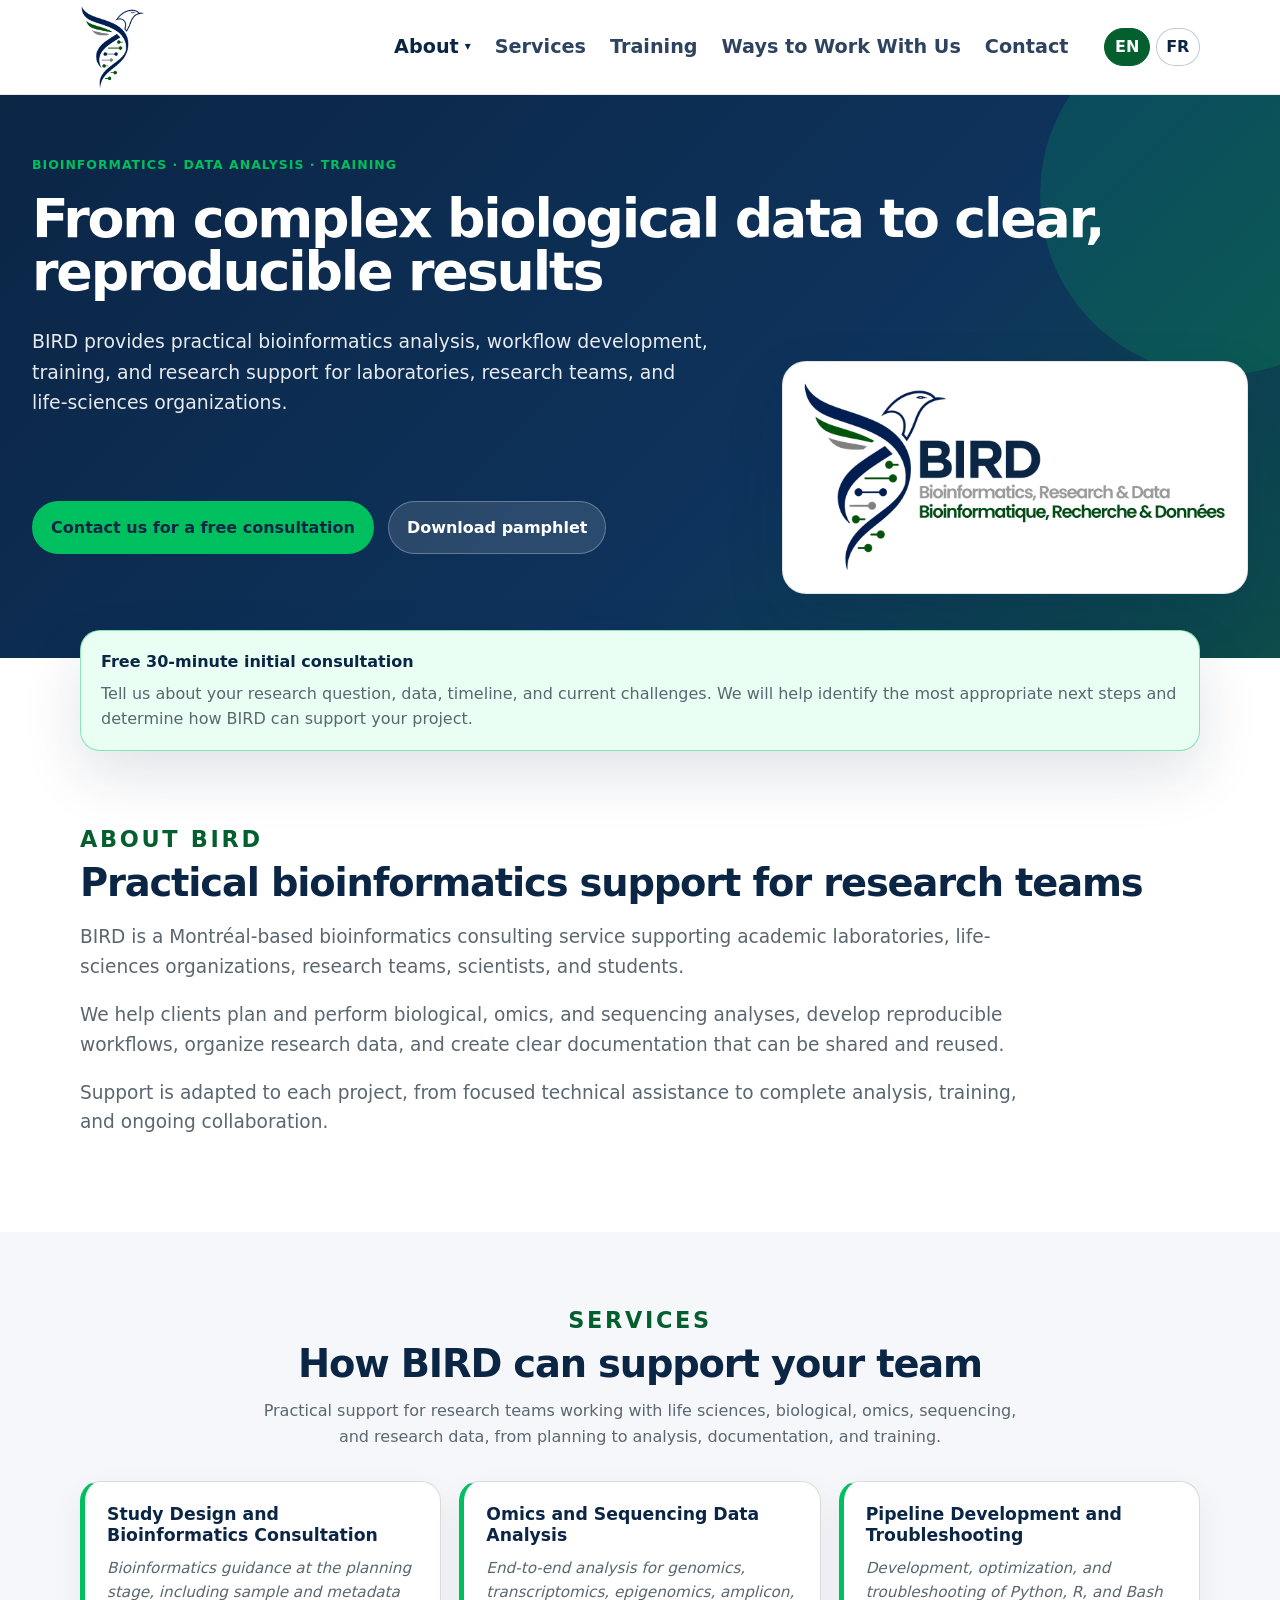
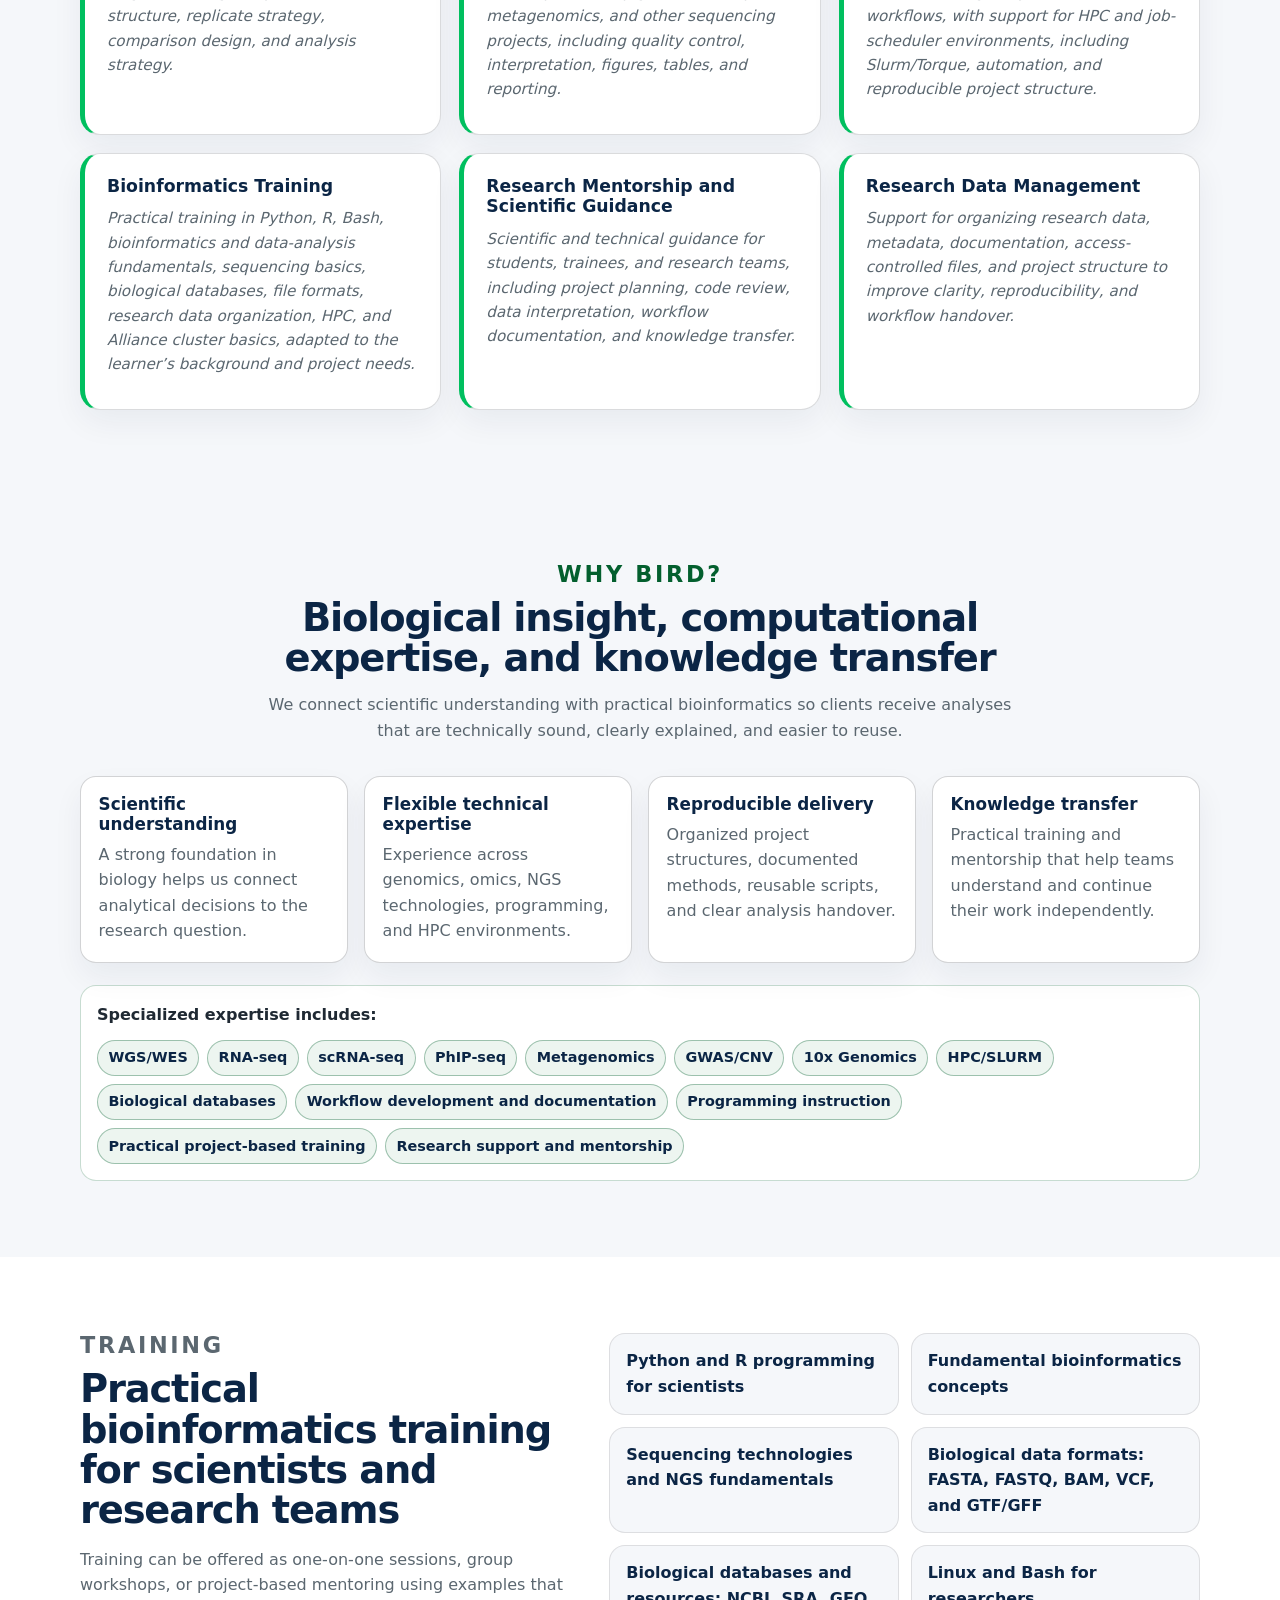
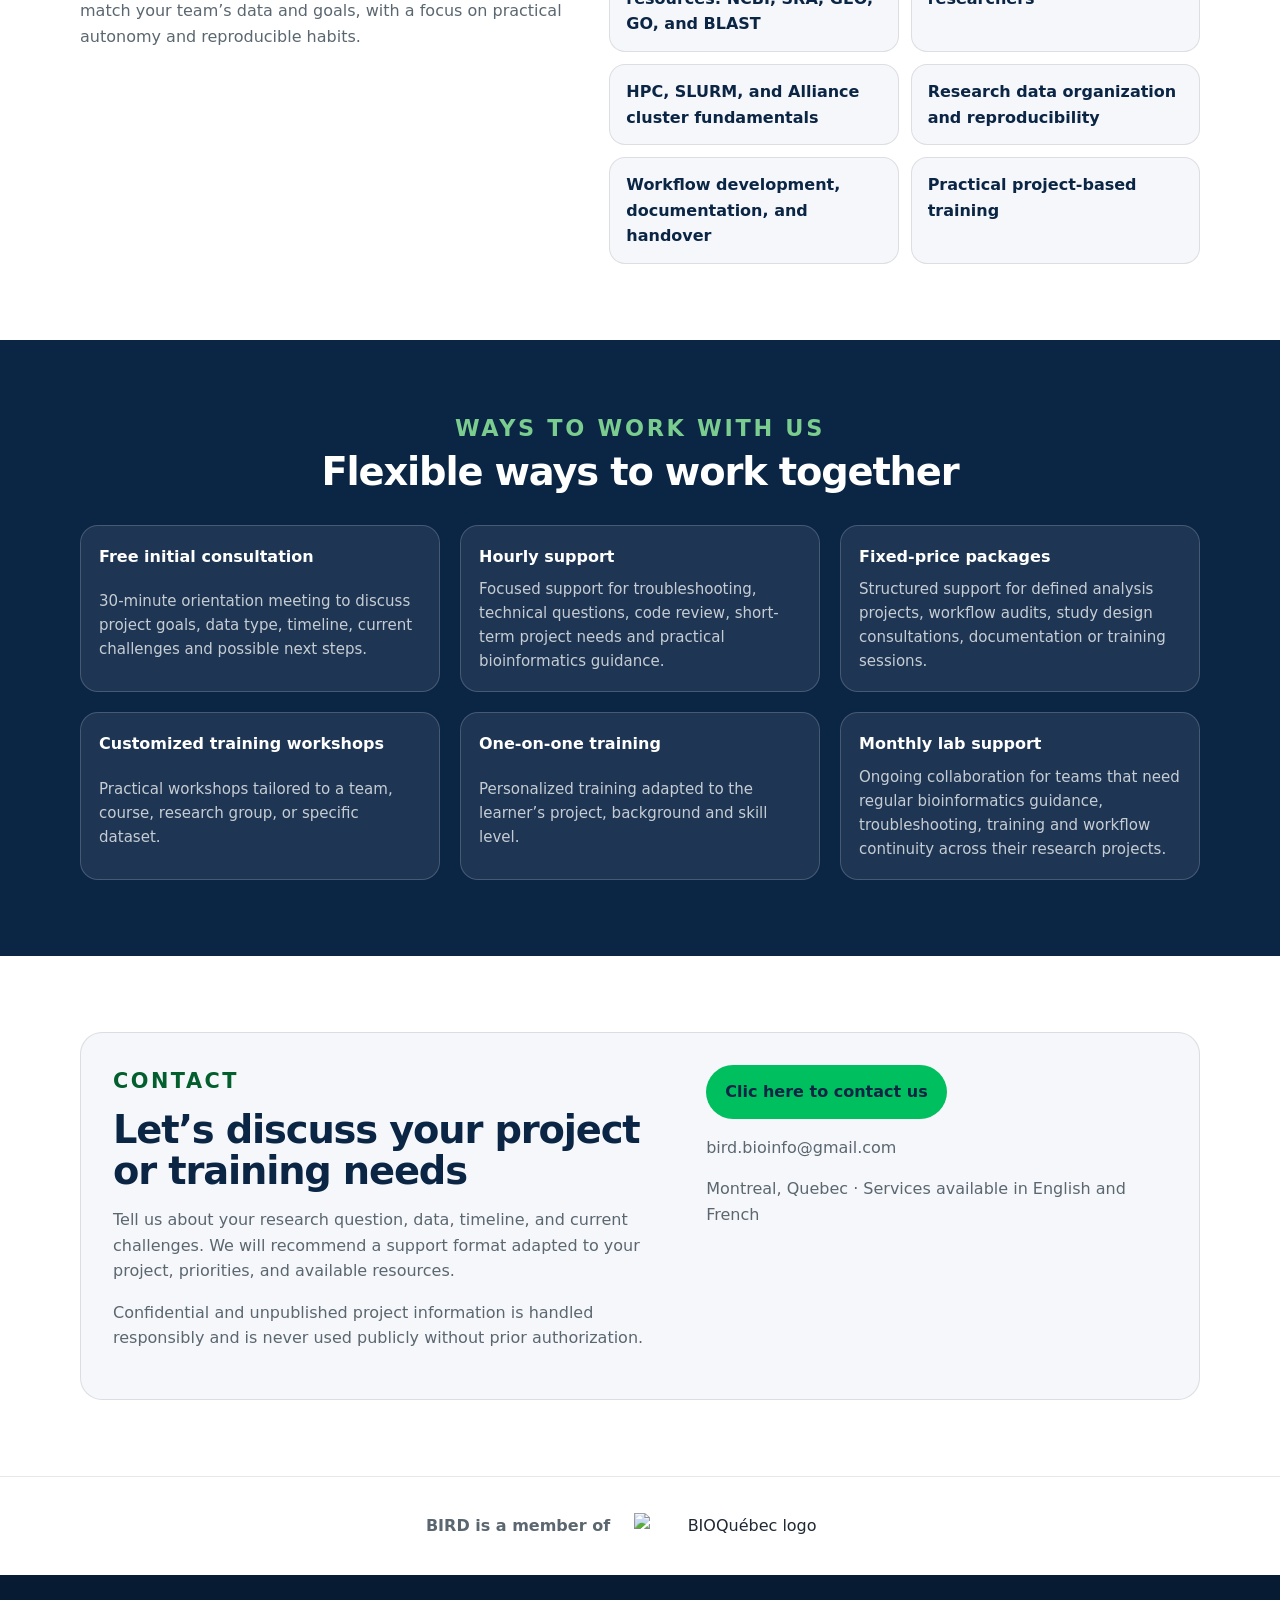
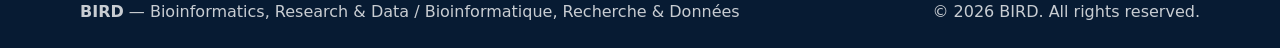
==== commit fd8712f2: "Add files via upload Add BioQuebec" ====
--- a/index.html
+++ b/index.html
@@ -9,7 +9,8 @@
   <meta property="og:description" content="Bioinformatics support, omics and sequencing analysis, research data management, training, mentorship, and reproducible research workflows.">
   <meta property="og:type" content="website">
   <link rel="icon" href="assets/BIRD_L7_H.png" type="image/png">
-  <link rel="stylesheet" href="styles.css">
+  <link rel="stylesheet" href="./styles.css?v=20260626-2">
+  <script src="./script.js?v=20260626-2" defer></script>
 
 </head>
 <body>
@@ -368,6 +369,36 @@
         </div>
       </div>
     </section>
+    
+    
+    
+    <section class="membership-section" aria-label="Professional membership">
+  <div class="container membership-content">
+    <p class="membership-label" data-i18n="membershipLabel">
+      BIRD is a member of
+    </p>
+
+    <a
+      href="https://bioquebec.com/"
+      target="_blank"
+      rel="noopener noreferrer"
+      class="membership-link"
+      aria-label="BIRD is a member of BIOQuébec"
+    >
+      <img
+  		  src="assets/BIOQuebec_logo_en.png"
+		  alt="BIOQuébec"
+		  class="bioquebec-logo"
+		  data-bioquebec-logo
+		  data-logo-en="assets/BIOQuebec_logo_en.png"
+		  data-logo-fr="assets/BIOQuebec_logo_fr.png"
+		>
+    </a>
+  </div>
+</section>
+
+
+
   </main>
 
   <footer class="site-footer">
@@ -398,7 +429,7 @@
             aboutText3: 'Support is adapted to each project, from focused technical assistance to complete analysis, training, and ongoing collaboration.',
             brandSubtitle: 'Bioinformatics, Research & Data',
             contactCopy: 'Email address',
-            contactForm: 'Contact us',
+            contactForm: 'Clic here to contact us',
             contactLabel: 'Contact',
             contactText: 'Tell us about your research question, data, timeline, and current challenges. We will recommend a support format adapted to your project, priorities, and available resources.',
             contactConfidentiality: 'Confidential and unpublished project information is handled responsibly and is never used publicly without prior authorization.',
@@ -407,7 +438,7 @@
             downloadPamphlet: 'Download pamphlet',
             emailFallback: 'Email:',
 
-expertiseTag1: 'WGS/WES',
+			expertiseTag1: 'WGS/WES',
             expertiseTag2: 'RNA-seq',
             expertiseTag3: 'scRNA-seq',
             expertiseTag4: 'PhIP-seq',
@@ -449,10 +480,10 @@
             location: 'Montreal, Quebec · Services available in English and French',
             menuButton: 'Menu',
             navAbout: 'About',
-navAboutOverview: 'About BIRD',
-navWhoWeAre: 'Who we are',
-
-whoWeAreLabel: 'Who we are',
+			navAboutOverview: 'About BIRD',
+			navWhoWeAre: 'Who we are',
+
+			whoWeAreLabel: 'Who we are',
             whoWeAreTitle: 'Two bioinformaticians, one shared vision',
             whoWeAreText: 'BIRD brings together two bioinformaticians with more than 15 years of combined experience in biological research, genomics, programming, data analysis, scientific training, and knowledge transfer.',
             whoWeAreText2: 'Our foundation in biology helps us understand the scientific questions behind each project, while our computational experience allows us to work across diverse genomic and next-generation sequencing technologies, data types, and research environments.',
@@ -479,7 +510,7 @@
             servicesTitle: 'How BIRD can support your team',
             skip: 'Skip to content',
 
-t1: 'Python and R programming for scientists',
+			t1: 'Python and R programming for scientists',
             t2: 'Fundamental bioinformatics concepts',
             t3: 'Sequencing technologies and NGS fundamentals',
             t4: 'Biological data formats: FASTA, FASTQ, BAM, VCF, and GTF/GFF',
@@ -506,6 +537,8 @@
             whyTitle: 'Biological insight, computational expertise, and knowledge transfer',
             withBirdLabel: 'With BIRD',
             
+            membershipLabel: 'BIRD is a member of',
+            
 
         },
 
@@ -527,7 +560,7 @@
           aboutText3: 'Notre soutien est adapté à chaque projet, qu’il s’agisse d’une assistance technique ciblée, d’une analyse complète, de formation ou d’une collaboration continue.',
           brandSubtitle: 'Bioinformatique, Recherche & Données',
           contactCopy: 'Adresse courriel',
-          contactForm: 'Nous joindre',
+          contactForm: 'Cliquez pour nous joindre',
           contactLabel: 'Contact',
           contactText: 'Présentez-nous votre question de recherche, vos données, votre échéancier et vos défis actuels. Nous vous proposerons une formule de soutien adaptée à votre projet, à vos priorités et à vos ressources.',
           contactConfidentiality: 'Les renseignements confidentiels et les détails de projets non publiés sont traités de façon responsable et ne sont jamais utilisés publiquement sans autorisation préalable.',
@@ -577,7 +610,6 @@
           heroTitle: 'Des données biologiques complexes aux résultats clairs et reproductibles',
           location: 'Montréal, Québec · Services disponibles en français et en anglais',
           menuButton: 'Menu',
-          navAbout: 'À propos',
           navContact: 'Contact',
           navFormats: 'Modalités',
           navServices: 'Services',
@@ -602,7 +634,7 @@
           servicesTitle: 'Comment BIRD peut soutenir votre équipe',
           skip: 'Aller au contenu',
 
-t1: 'Programmation en Python et R pour les scientifiques',
+		  t1: 'Programmation en Python et R pour les scientifiques',
           t2: 'Concepts fondamentaux de la bioinformatique',
           t3: 'Technologies de séquençage et notions fondamentales du NGS',
           t4: 'Formats de données biologiques : FASTA, FASTQ, BAM, VCF et GTF/GFF',
@@ -630,6 +662,8 @@
           whyTitle: 'Compréhension biologique, expertise informatique et transfert de connaissances',
           // whyTitle: 'Une expertise senior pour des analyses claires et reproductibles',
           withBirdLabel: 'Avec BIRD',
+          membershipLabel: 'BIRD est membre de',
+
           }
 
       };
@@ -680,6 +714,23 @@
             link.setAttribute('href', href);
           }
         });
+        
+        
+        document.querySelectorAll('[data-bioquebec-logo]').forEach(function (image) {
+  			const logoSource = lang === 'fr' ? image.getAttribute('data-logo-fr')		    
+  											 : image.getAttribute('data-logo-en');
+		
+		    if (logoSource) {
+		  		image.setAttribute('src', logoSource);
+			}
+
+		    image.setAttribute(
+			    'alt',
+			    lang === 'fr' ? 'Logo de BIOQuébec' : 'BIOQuébec logo'
+  			);
+		});
+
+
       };
 
       const showCopyStatus = function (copied, email) {
@@ -731,6 +782,5 @@
       });
     })();
   </script>
-  <script src="script.js"></script>
 </body>
 </html>
--- a/styles.css
+++ b/styles.css
@@ -571,6 +571,9 @@
   font-weight: 700;
 }
 
+
+
+
 /* =========================================================
    FORMATS
    ========================================================= */
@@ -593,6 +596,68 @@
 .format-grid span {
   color: rgba(255, 255, 255, 0.75);
   font-size: 0.94rem;
+}
+
+
+
+/* =========================================================
+   MEMBERSHIP
+   ========================================================= */
+
+.membership-section {
+  padding: 36px 0;
+  background: var(--white);
+  border-top: 1px solid rgba(174, 176, 179, 0.3);
+}
+
+.membership-content {
+  display: flex;
+  align-items: center;
+  justify-content: center;
+  gap: 24px;
+  text-align: center;
+}
+
+.membership-label {
+  margin: 0;
+  color: var(--muted);
+  font-size: 1rem;
+  font-weight: 700;
+}
+
+.membership-link {
+  display: inline-flex;
+  align-items: center;
+}
+
+.bioquebec-logo {
+  display: block;
+  width: 220px;
+  max-width: 100%;
+  height: auto;
+  object-fit: contain;
+  transition: transform 0.2s ease;
+}
+
+html[lang="fr"] .bioquebec-logo {
+  width: 260px;
+}
+
+
+@media (max-width: 600px) {
+  .membership-content {
+    flex-direction: column;
+    gap: 14px;
+  }
+
+  .bioquebec-logo {
+    width: 190px;
+    height: auto;
+  }
+
+  html[lang="fr"] .bioquebec-logo {
+    width: 220px;
+  }
 }
 
 /* =========================================================
@@ -986,3 +1051,53 @@
     transform: translateY(0);
   }
 }
+
+/* =========================================================
+   ROBUST ABOUT DROPDOWN — SAFARI + DEPLOYED SITE
+   ========================================================= */
+
+.site-header,
+.nav,
+.nav-menu,
+.nav-dropdown {
+  overflow: visible;
+}
+
+.nav-dropdown-toggle {
+  -webkit-appearance: none;
+  appearance: none;
+  white-space: nowrap;
+}
+
+.nav-menu > li > a,
+.nav-submenu a {
+  white-space: nowrap;
+}
+
+.nav-submenu {
+  z-index: 9999;
+}
+
+/* Desktop fallback if JavaScript is delayed or blocked. */
+@media (hover: hover) and (pointer: fine) {
+  .nav-dropdown:hover .nav-submenu {
+    display: block;
+  }
+
+  .nav-dropdown:hover .dropdown-arrow {
+    transform: rotate(180deg);
+  }
+}
+
+/* Give the longer French navigation labels a little more room. */
+html[lang="fr"] .nav-menu {
+  gap: 18px;
+  font-size: 1.12rem;
+}
+
+@media (max-width: 820px) {
+  html[lang="fr"] .nav-menu {
+    gap: 14px;
+    font-size: 1rem;
+  }
+}
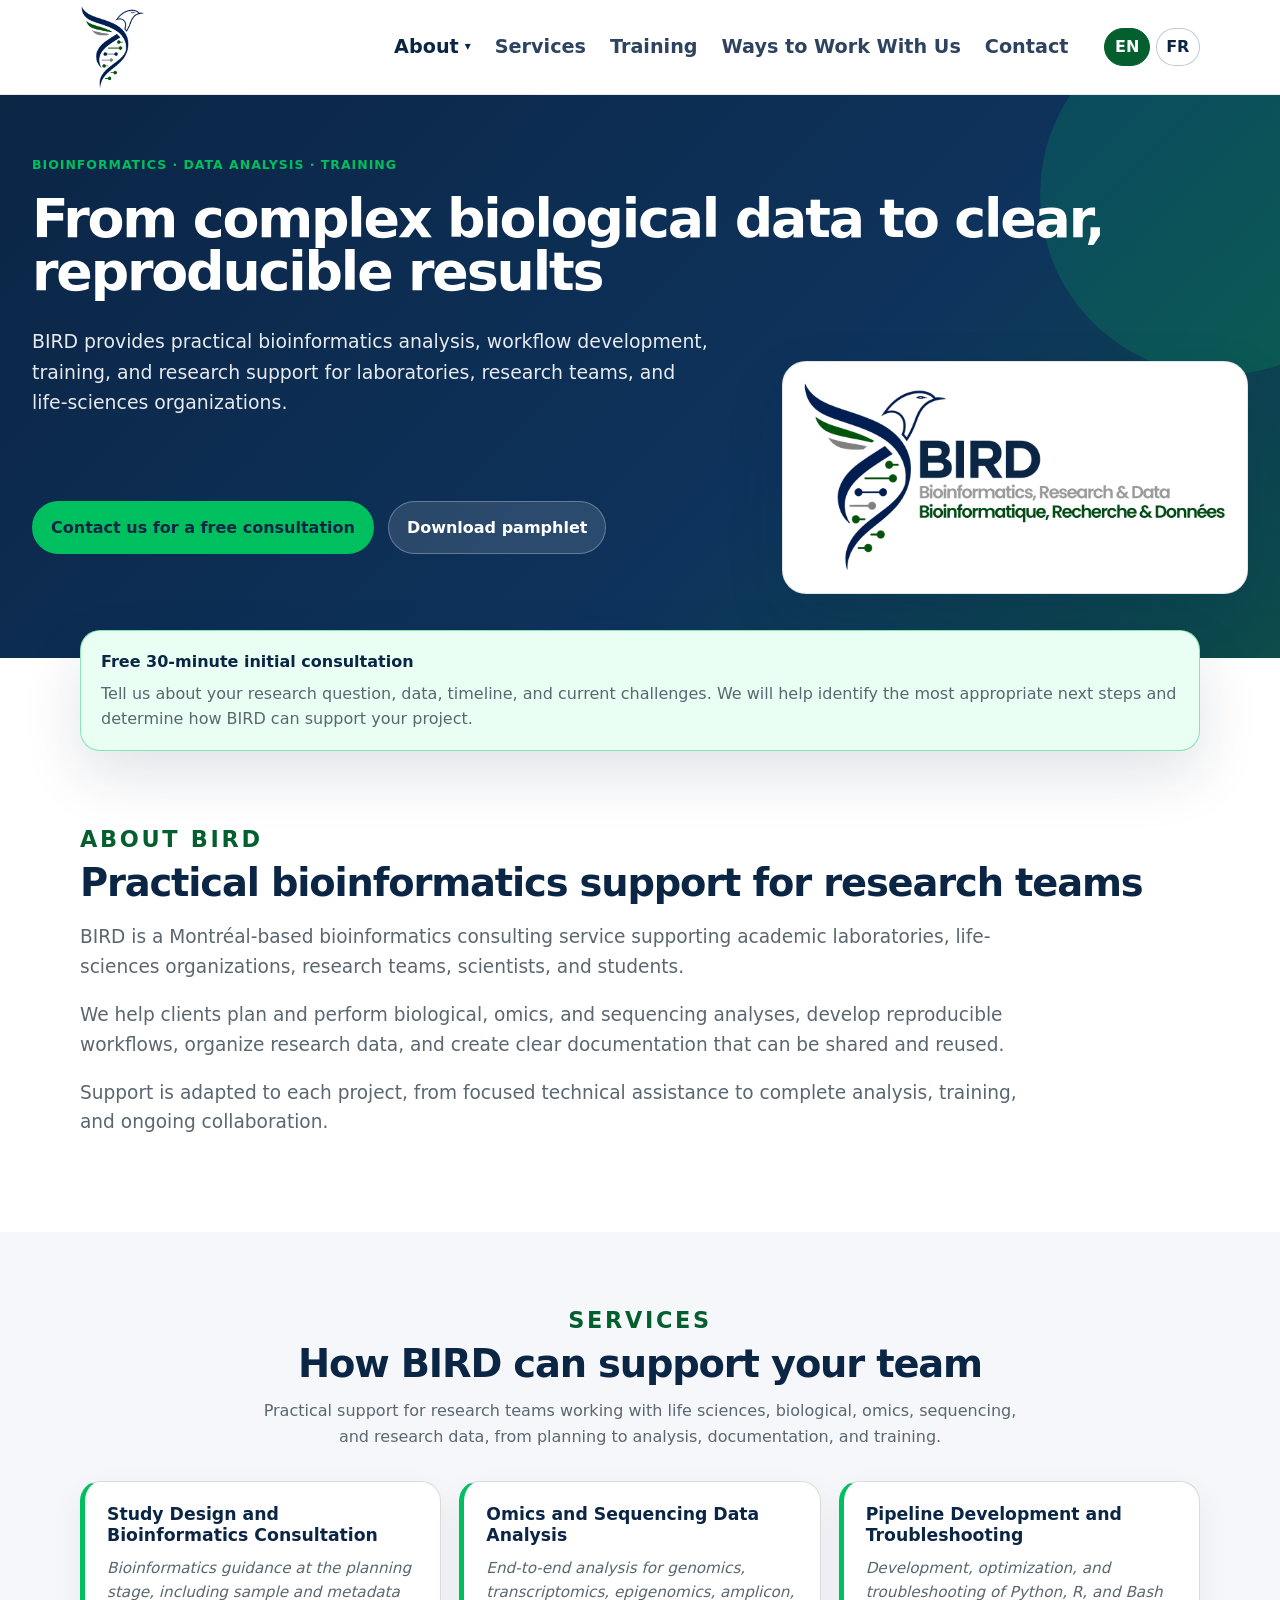
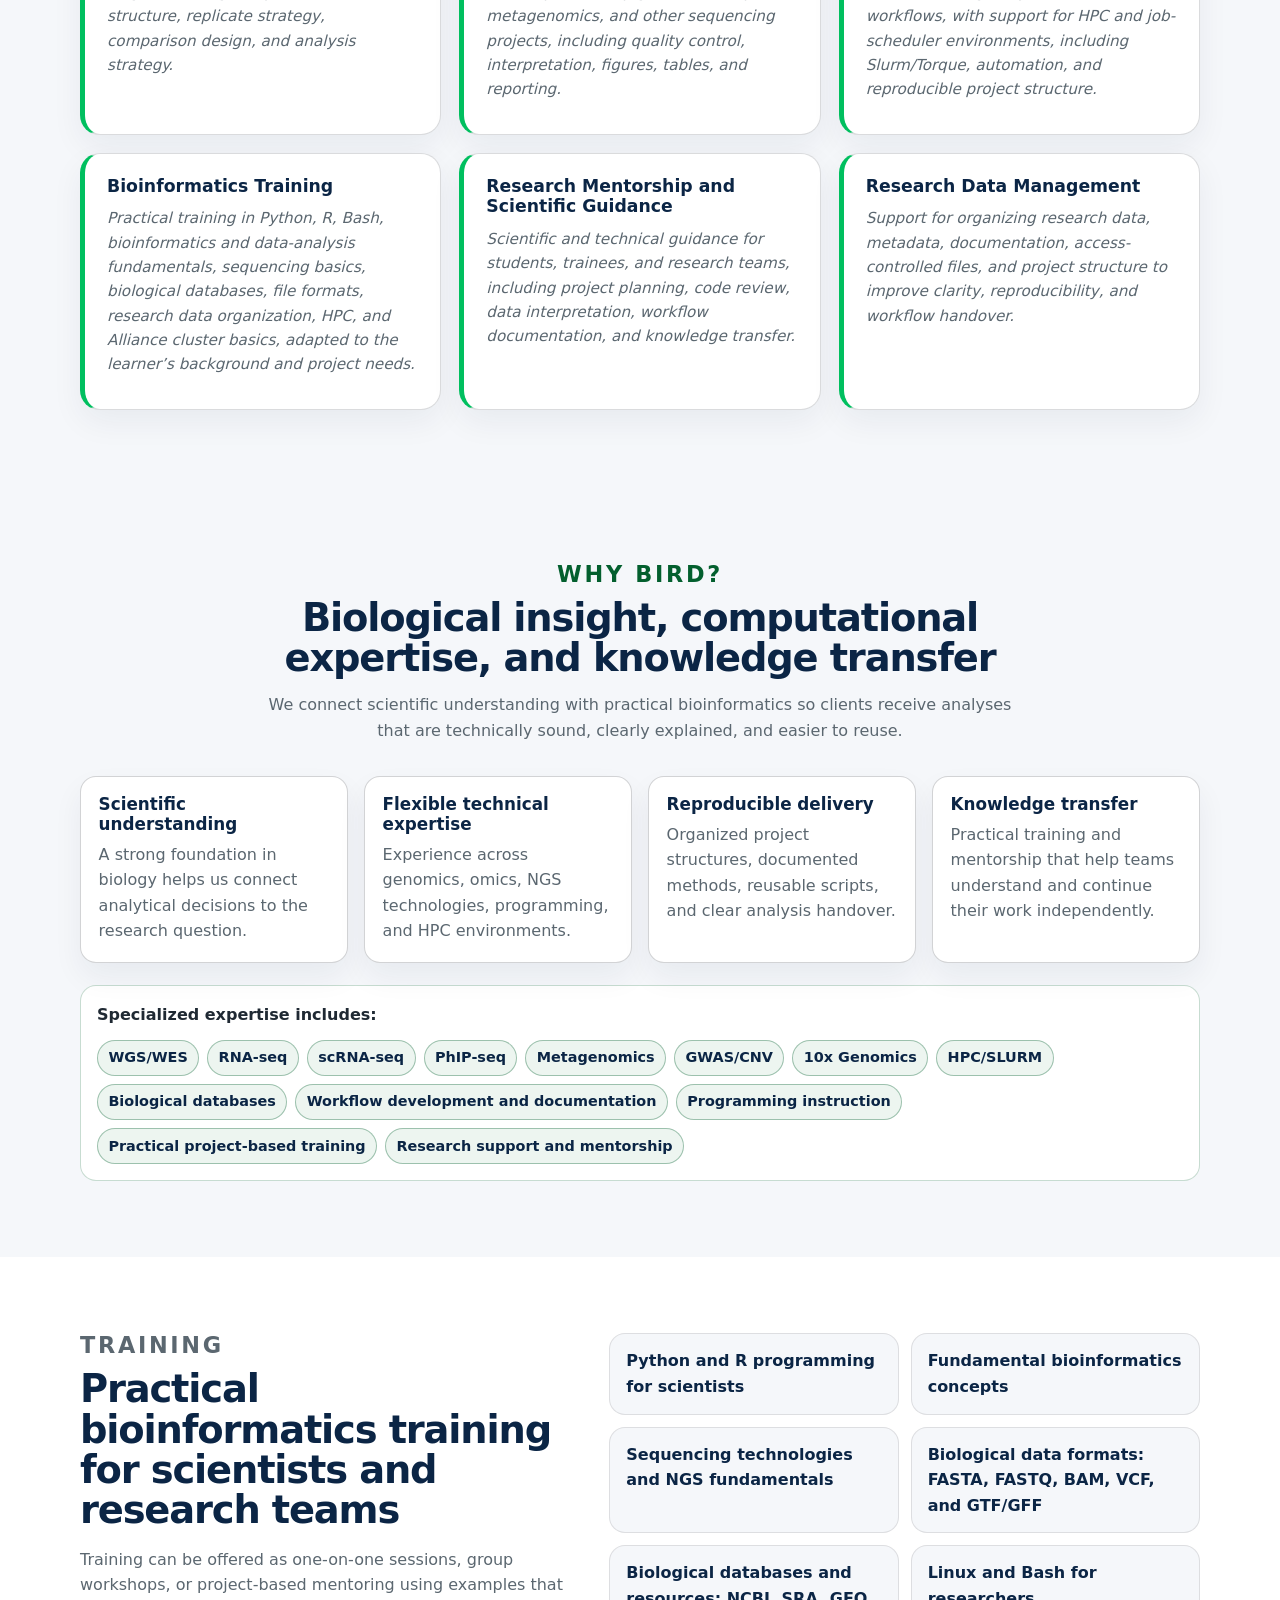
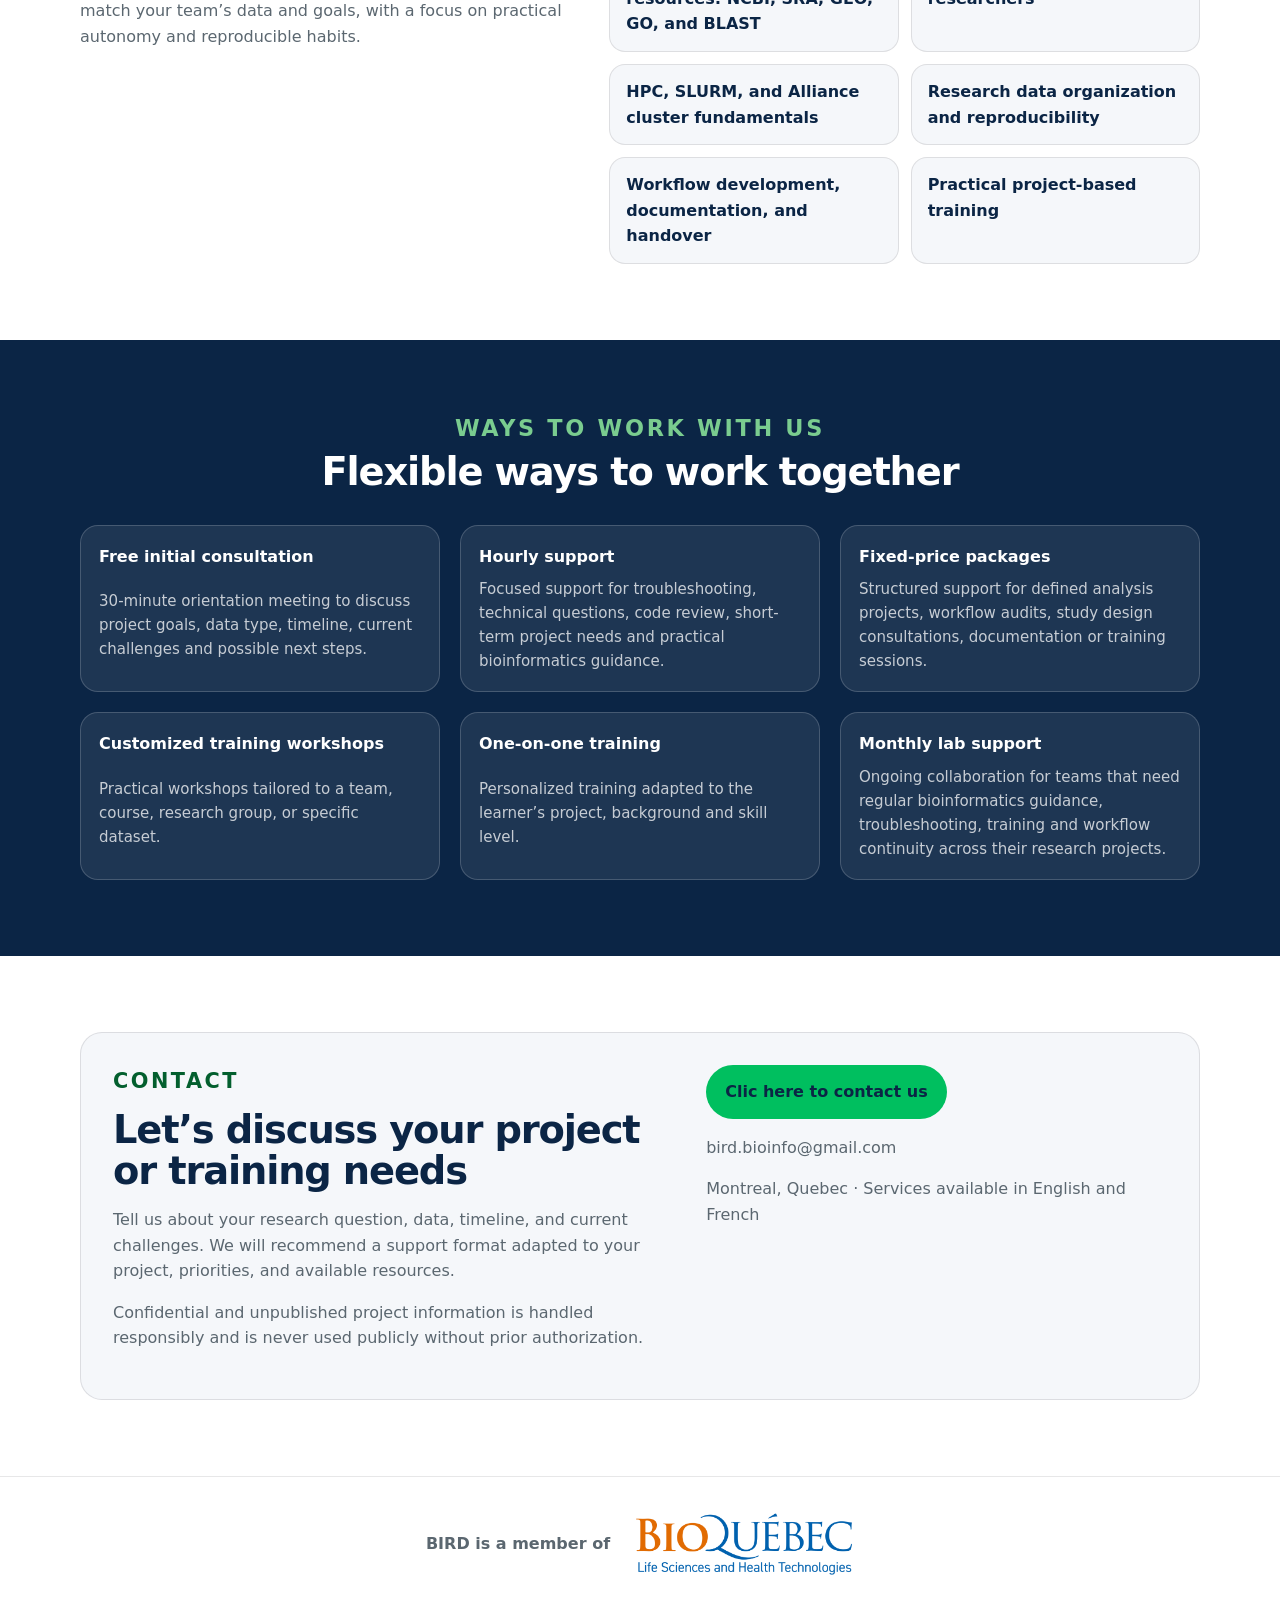
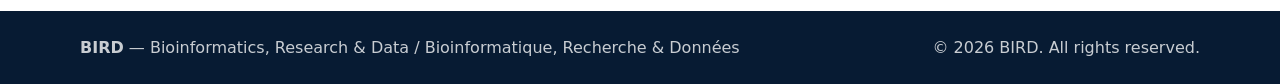
==== commit 8935460e: "Update index.html" ====
--- a/index.html
+++ b/index.html
@@ -4,6 +4,7 @@
   <meta charset="utf-8">
   <meta name="viewport" content="width=device-width, initial-scale=1">
   <title>BIRD — Bioinformatics, Research & Data</title>
+  <link rel="canonical" href="https://bird-bioinfo.ca/">
   <meta name="description" content="BIRD provides practical bioinformatics analysis, reproducible workflow development, training, knowledge transfer, and research support for laboratories and life-sciences teams.">
   <meta name="theme-color" content="#0B2545">
   <meta property="og:description" content="Bioinformatics support, omics and sequencing analysis, research data management, training, mentorship, and reproducible research workflows.">
@@ -11,7 +12,7 @@
   <link rel="icon" href="assets/BIRD_L7_H.png" type="image/png">
   <link rel="stylesheet" href="./styles.css?v=20260626-2">
   <script src="./script.js?v=20260626-2" defer></script>
-
+  
 </head>
 <body>
   <a class="skip-link" href="#main" data-i18n="skip">Skip to content</a>
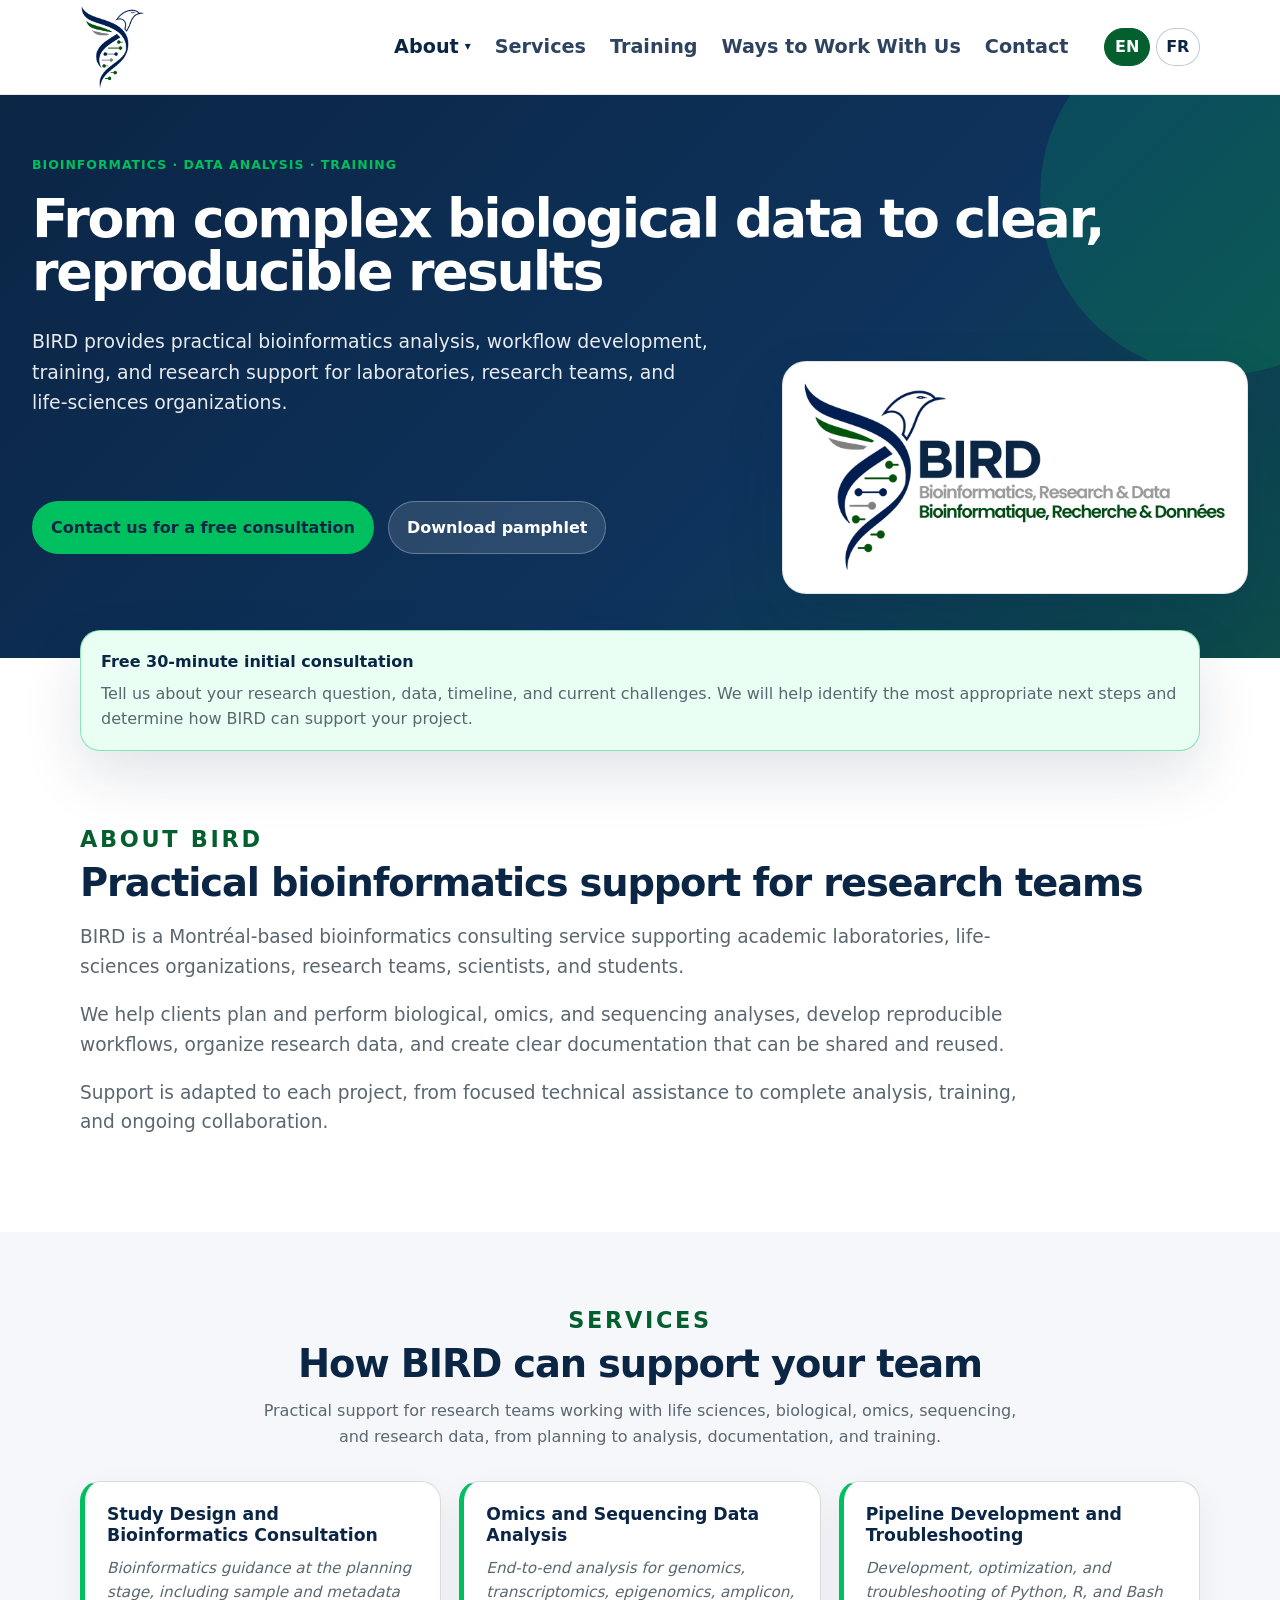
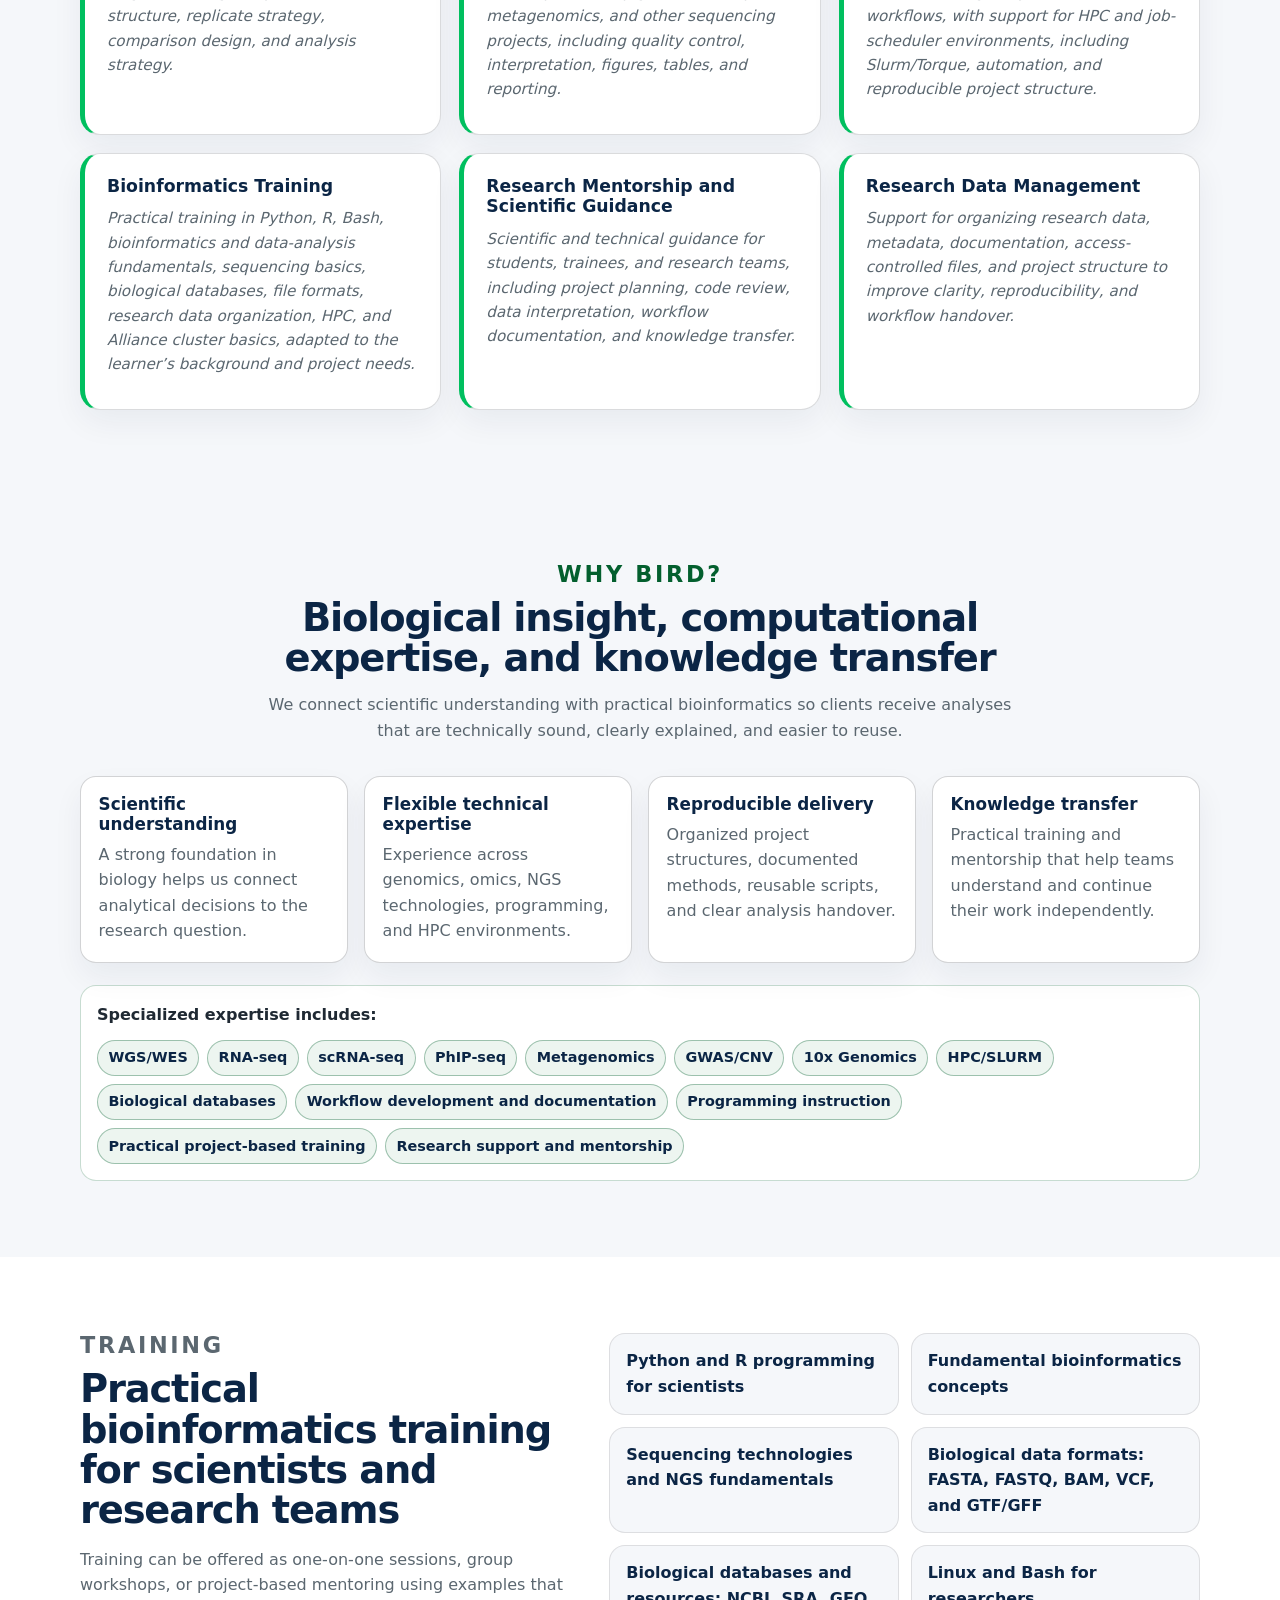
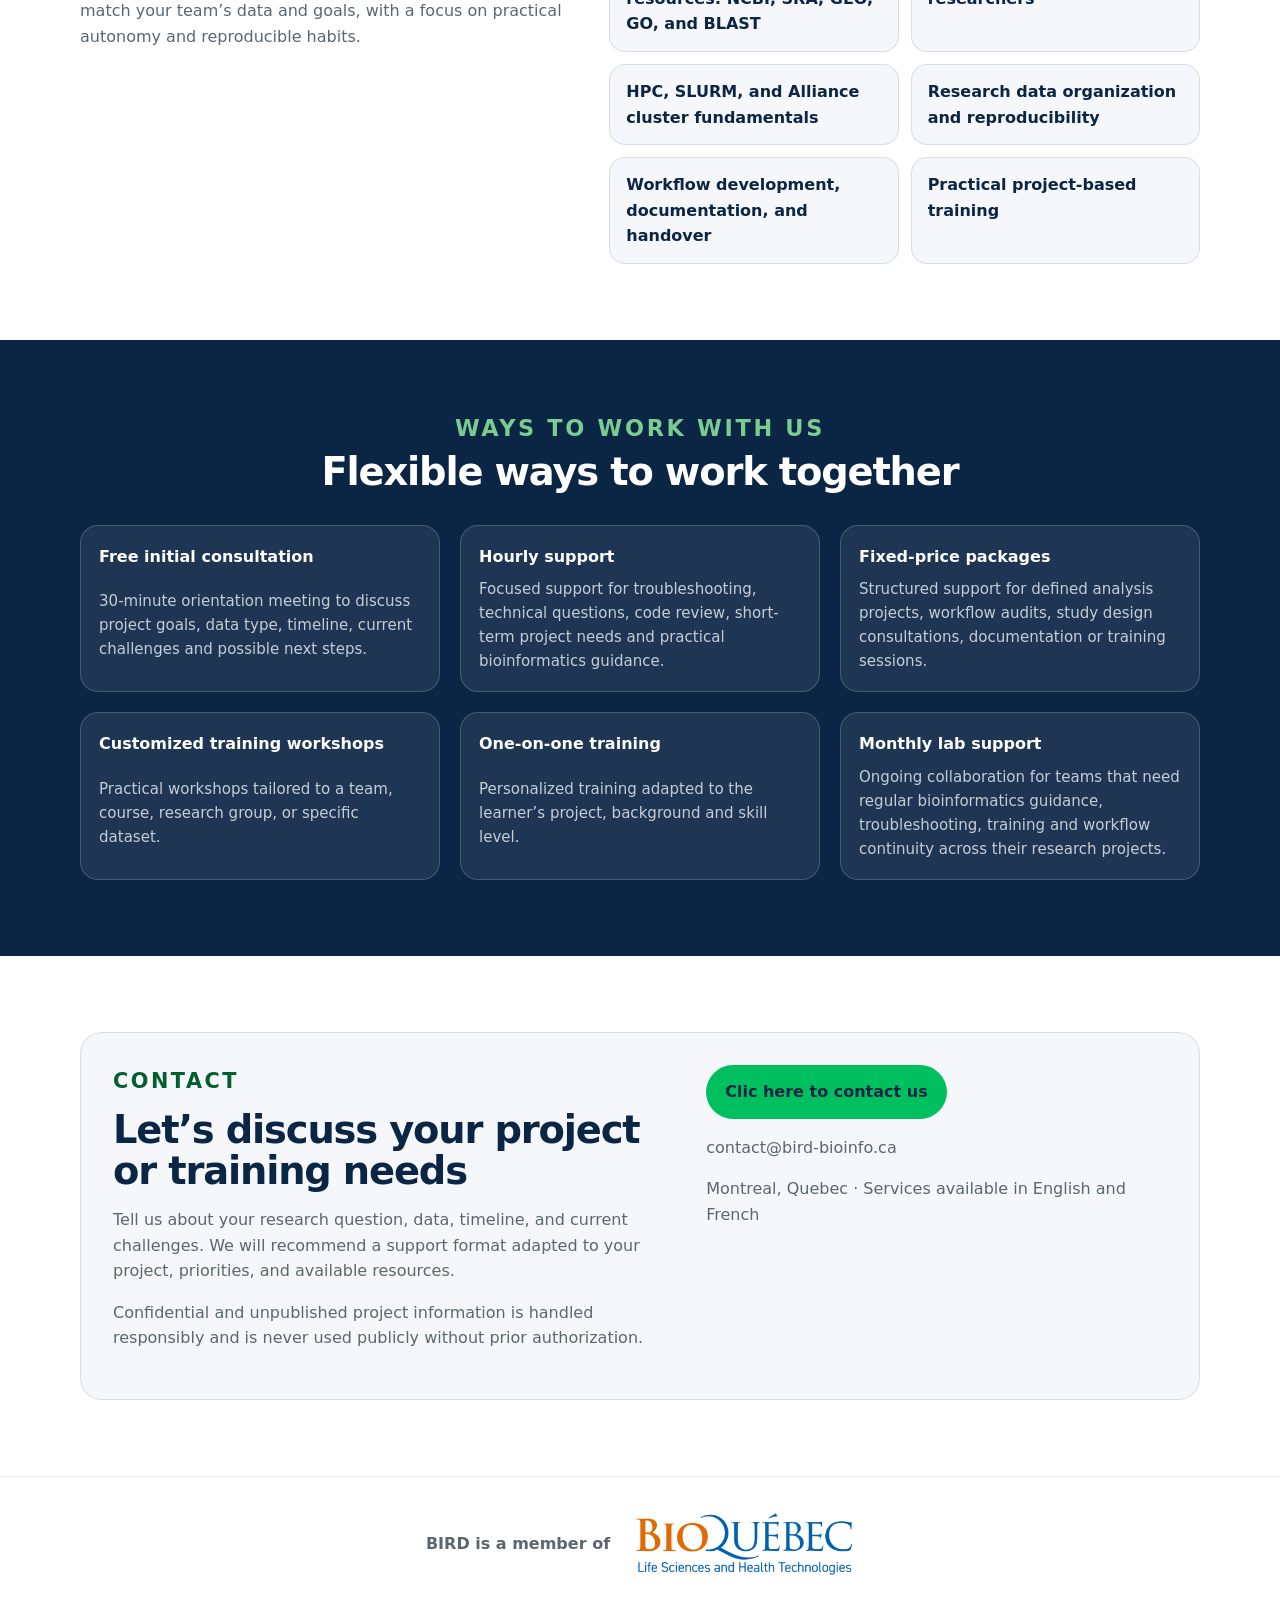
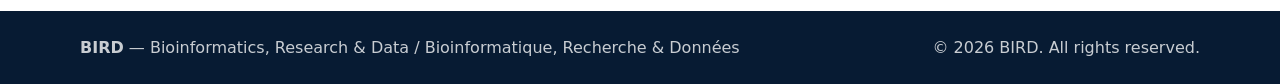
==== commit f17a47a2: "Update index.html email update" ====
--- a/index.html
+++ b/index.html
@@ -352,7 +352,7 @@
           <p class="contact-confidentiality" data-i18n="contactConfidentiality">Confidential and unpublished project information is handled responsibly and is never used publicly without prior authorization.</p>
         </div>
         <div class="contact-actions">
-        <!--  <button class="btn btn-primary copy-email-btn" type="button" data-copy-email="bird.bioinfo@gmail.com" data-i18n="contactCopy">Email address</button> -->
+        <!--  <button class="btn btn-primary copy-email-btn" type="button" data-copy-email="contact@bird-bioinfo.ca" data-i18n="contactCopy">Email address</button> -->
         <a
           class="btn btn-primary"
           href="https://docs.google.com/forms/d/e/1FAIpQLSfuAXVFjFJv3H0WsZqo8uDZnhdxnNh46y_9QAaL5hTwHJIWtw/viewform?usp=dialog"
@@ -364,7 +364,7 @@
         </a>
           
          <!--    <a class="btn btn-secondary" href="assets/BIRD_pamphlet_en.pdf" data-i18n="downloadPamphlet" data-pamphlet-download data-pamphlet-en="assets/BIRD_pamphlet_en.pdf" data-pamphlet-fr="assets/BIRD_pamphlet_fr.pdf">Download pamphlet</a> -->
-          <p class="location">bird.bioinfo@gmail.com</p>
+          <p class="location">contact@bird-bioinfo.ca</p>
           <p class="location" data-i18n="location">Montréal, Québec · Services available in English and French</p>
           <p class="microcopy" data-copy-status hidden></p>
         </div>
@@ -756,7 +756,7 @@
 
         document.querySelectorAll('[data-copy-email]').forEach(function (button) {
           button.addEventListener('click', async function () {
-            const email = button.getAttribute('data-copy-email') || 'bird.bioinfo@gmail.com';
+            const email = button.getAttribute('data-copy-email') || 'contact@bird-bioinfo.ca';
             let copied = false;
 
             if (navigator.clipboard && window.isSecureContext) {
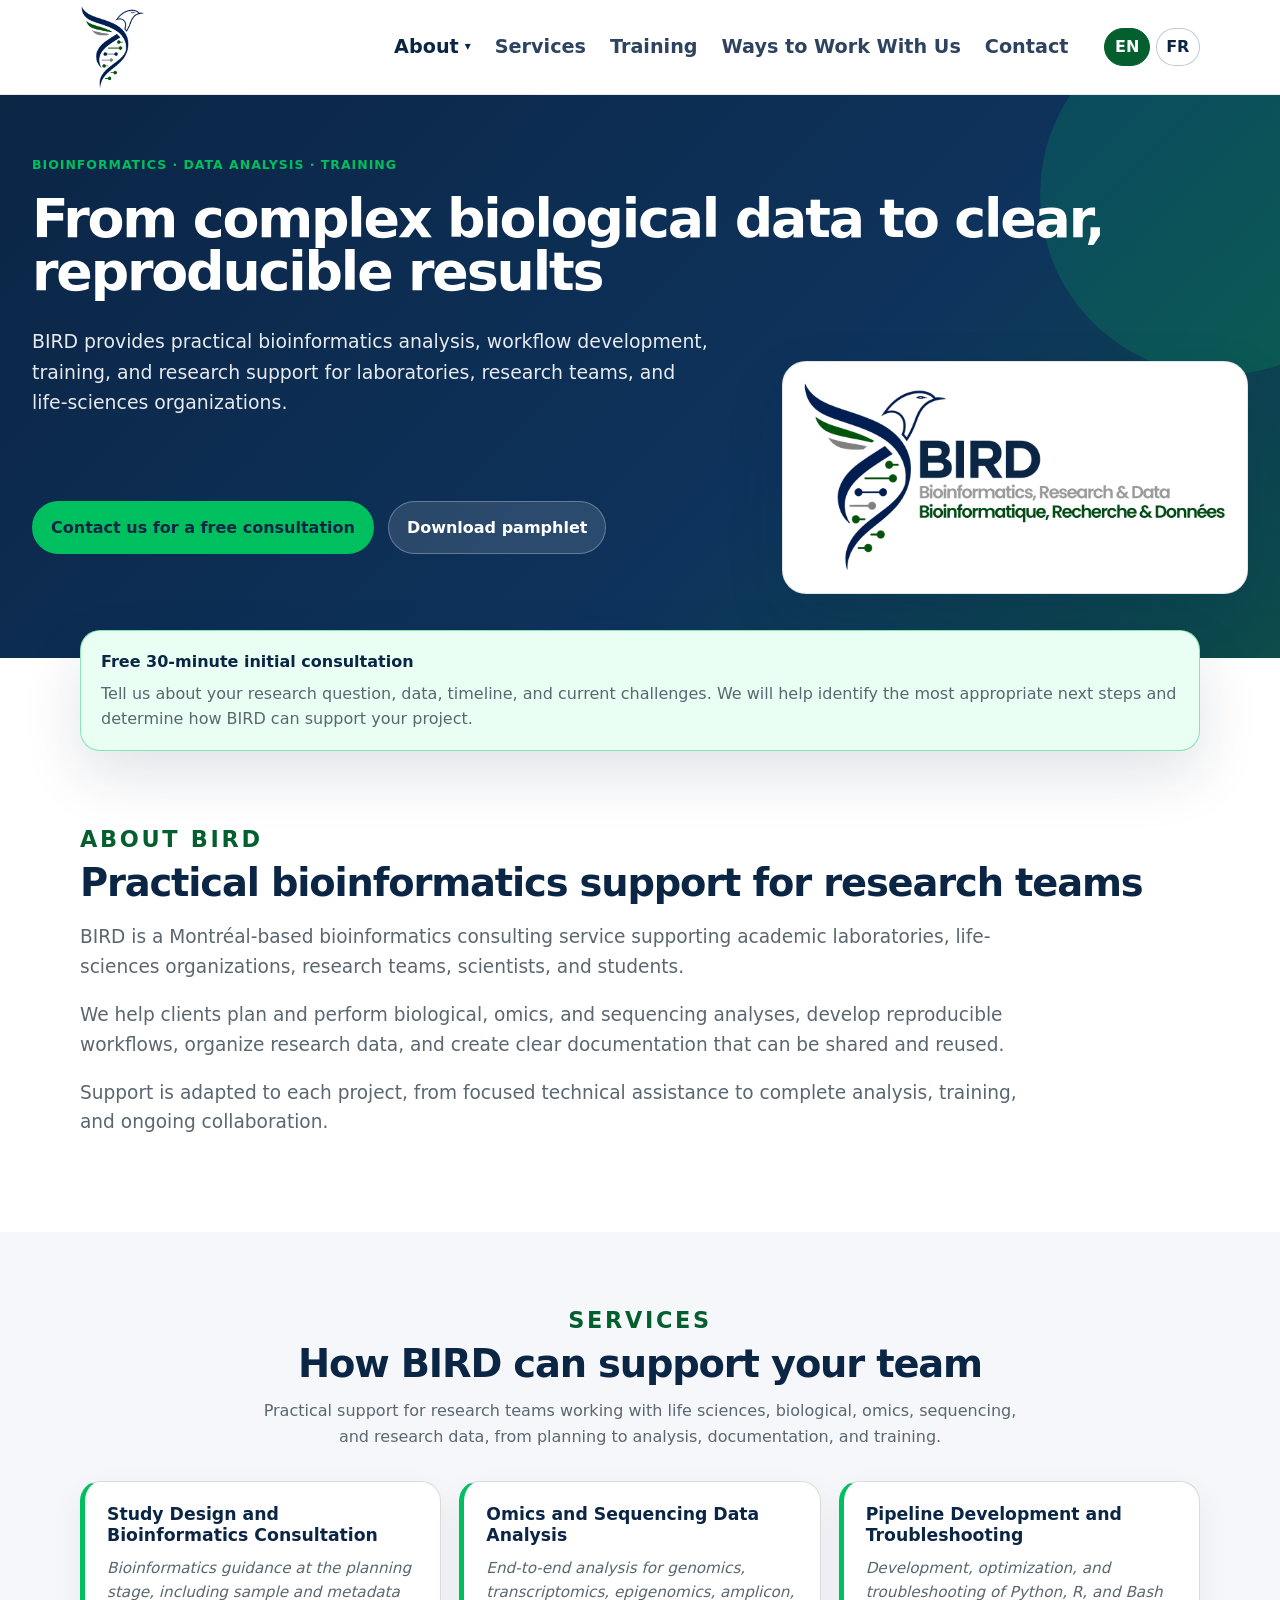
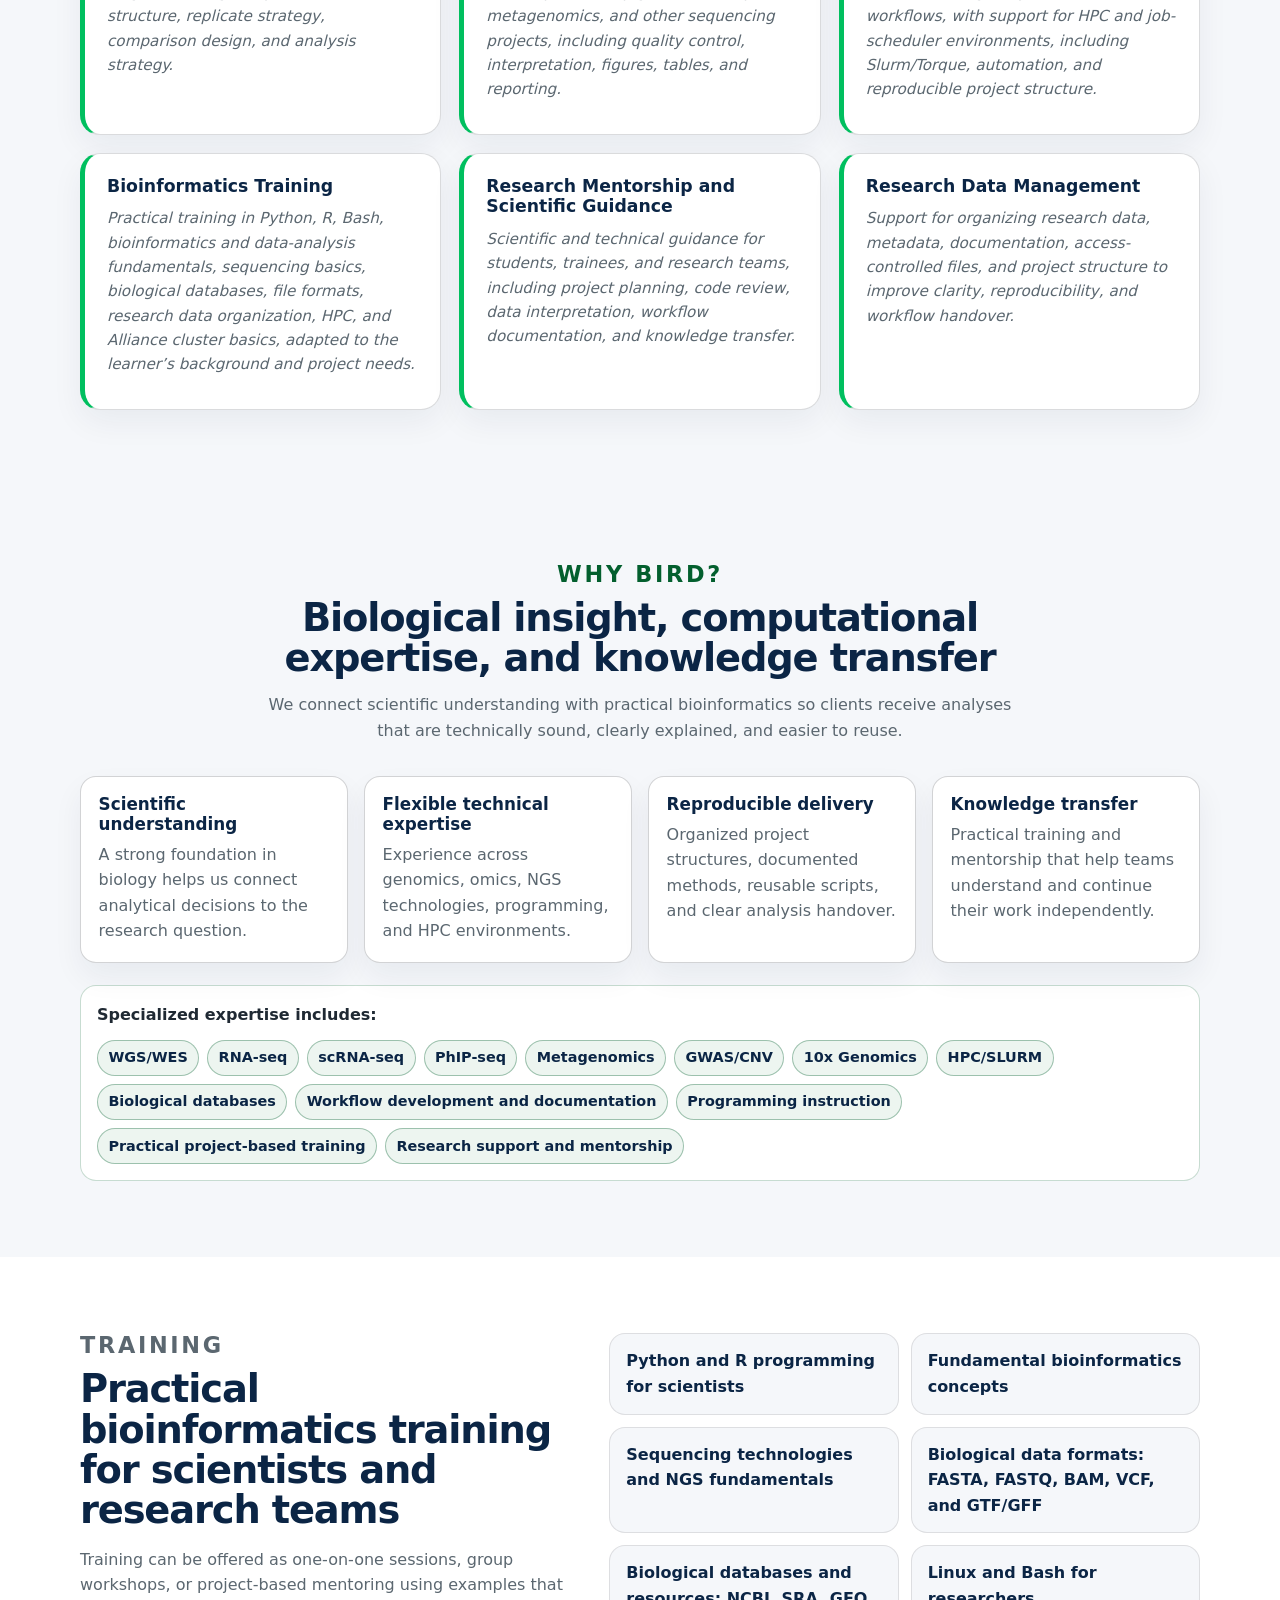
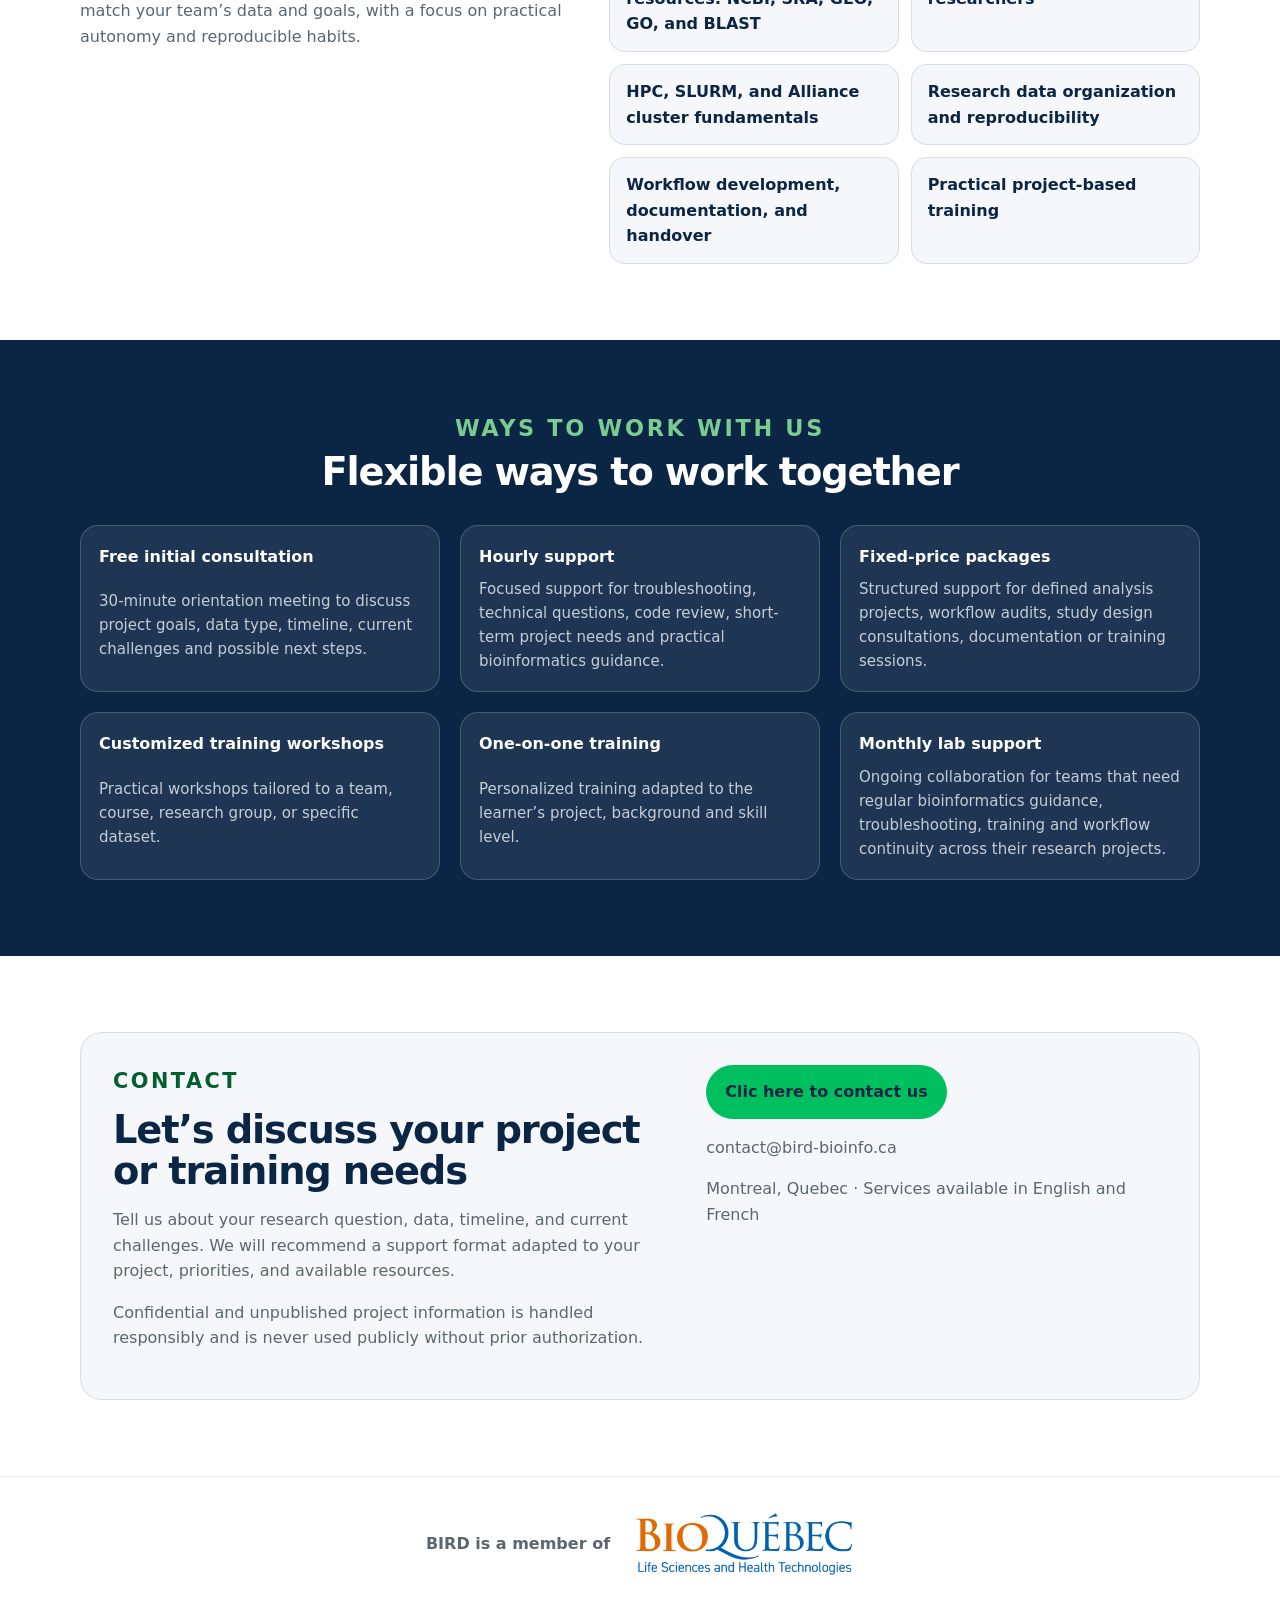
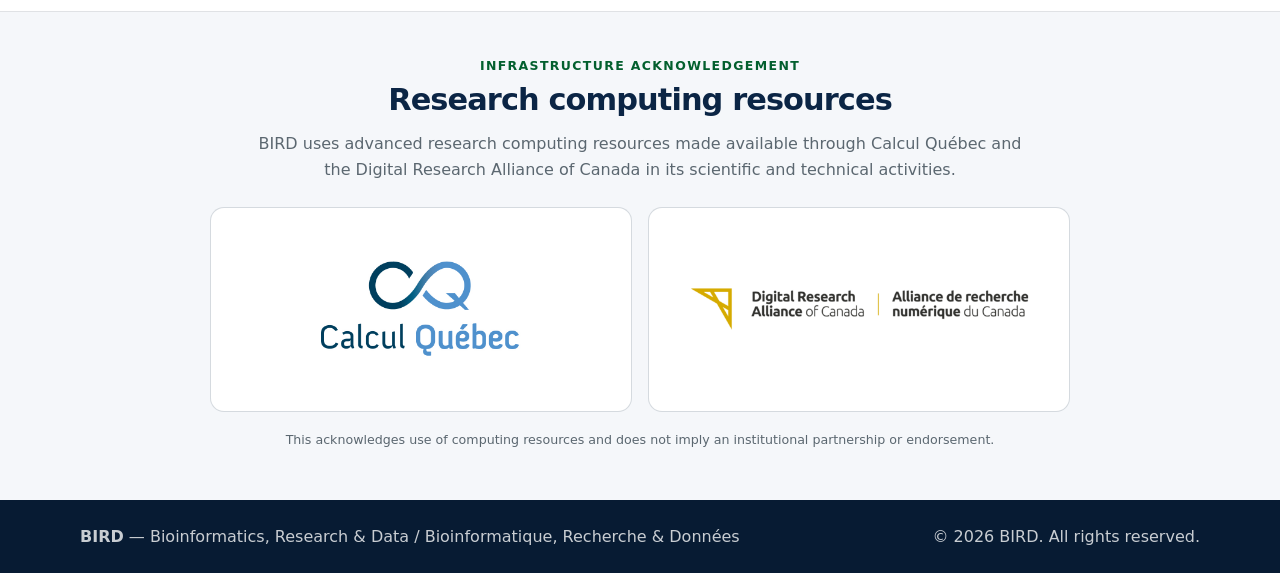
==== commit 564922c4: "Improve research infrastructure logo layout" ====
--- a/index.html
+++ b/index.html
@@ -10,7 +10,7 @@
   <meta property="og:description" content="Bioinformatics support, omics and sequencing analysis, research data management, training, mentorship, and reproducible research workflows.">
   <meta property="og:type" content="website">
   <link rel="icon" href="assets/BIRD_L7_H.png" type="image/png">
-  <link rel="stylesheet" href="./styles.css?v=20260626-2">
+  <link rel="stylesheet" href="./styles.css?v=20261027-5">
   <script src="./script.js?v=20260626-2" defer></script>
   
 </head>
@@ -397,6 +397,35 @@
     </a>
   </div>
 </section>
+
+
+
+    <!-- Infrastructure acknowledgement: distinct from professional membership and sponsorship. -->
+    <section id="research-infrastructure" class="infrastructure-section" aria-labelledby="infrastructure-heading">
+      <div class="container infrastructure-content">
+        <p class="infrastructure-kicker" data-i18n="infrastructureLabel">Infrastructure acknowledgement</p>
+        <h2 id="infrastructure-heading" data-i18n="infrastructureTitle">Research computing resources</h2>
+        <p class="infrastructure-description" data-i18n="infrastructureText">
+          BIRD uses advanced research computing resources made available through Calcul Québec and the Digital Research Alliance of Canada in its scientific and technical activities.
+        </p>
+        <div class="infrastructure-providers" aria-label="Research computing resource providers">
+          <a class="infrastructure-provider infrastructure-provider-cq" href="https://www.calculquebec.ca/"
+             target="_blank" rel="noopener noreferrer" aria-label="Visit Calcul Québec">
+            <img class="infrastructure-logo infrastructure-logo-cq" src="assets/CalculQuebec_logo.jpg"
+                 alt="Calcul Québec" loading="lazy" decoding="async">
+          </a>
+          <a class="infrastructure-provider infrastructure-provider-alliance" href="https://alliancecan.ca/en"
+             target="_blank" rel="noopener noreferrer" aria-label="Visit the Digital Research Alliance of Canada">
+            <img class="infrastructure-logo infrastructure-logo-alliance" src="assets/Alliance_logo_web.png"
+                 alt="Digital Research Alliance of Canada / Alliance de recherche numérique du Canada"
+                 loading="lazy" decoding="async">
+          </a>
+        </div>
+        <p class="infrastructure-disclaimer" data-i18n="infrastructureNote">
+          This acknowledges use of computing resources and does not imply an institutional partnership or endorsement.
+        </p>
+      </div>
+    </section>
 
 
 
@@ -538,6 +567,11 @@
             whyTitle: 'Biological insight, computational expertise, and knowledge transfer',
             withBirdLabel: 'With BIRD',
             
+            infrastructureLabel: 'Infrastructure acknowledgement',
+            infrastructureTitle: 'Research computing resources',
+            infrastructureText: 'BIRD uses advanced research computing resources made available through Calcul Québec and the Digital Research Alliance of Canada in its scientific and technical activities.',
+            infrastructureAllianceName: 'Digital Research Alliance of Canada',
+            infrastructureNote: 'This acknowledges use of computing resources and does not imply an institutional partnership or endorsement.',
             membershipLabel: 'BIRD is a member of',
             
 
@@ -663,6 +697,11 @@
           whyTitle: 'Compréhension biologique, expertise informatique et transfert de connaissances',
           // whyTitle: 'Une expertise senior pour des analyses claires et reproductibles',
           withBirdLabel: 'Avec BIRD',
+          infrastructureLabel: 'Remerciements pour les ressources informatiques',
+          infrastructureTitle: 'Ressources de calcul pour la recherche',
+          infrastructureText: 'BIRD utilise des ressources de calcul informatique de pointe mises à disposition par Calcul Québec et l’Alliance de recherche numérique du Canada dans le cadre de ses activités scientifiques et techniques.',
+          infrastructureAllianceName: 'Alliance de recherche numérique du Canada',
+          infrastructureNote: 'Cette mention reconnaît l’utilisation des ressources informatiques et n’implique aucun partenariat institutionnel ni soutien officiel.',
           membershipLabel: 'BIRD est membre de',
 
           }
@@ -783,5 +822,6 @@
       });
     })();
   </script>
+
 </body>
 </html>
--- a/styles.css
+++ b/styles.css
@@ -1101,3 +1101,222 @@
     font-size: 1rem;
   }
 }
+
+
+/* =========================================================
+   RESEARCH COMPUTING ACKNOWLEDGEMENT
+   Separate from membership and sponsorship; use only approved official logo files.
+   ========================================================= */
+
+.infrastructure-section {
+  padding: 44px 0 50px;
+  background: var(--soft);
+  border-top: 1px solid rgba(174, 176, 179, 0.3);
+}
+
+.infrastructure-content {
+  text-align: center;
+  max-width: 860px;
+}
+
+.infrastructure-kicker {
+  margin: 0 0 6px;
+  color: var(--dark-green);
+  font-size: 0.78rem;
+  font-weight: 800;
+  text-transform: uppercase;
+  letter-spacing: 0.11em;
+}
+
+.infrastructure-content h2 {
+  margin: 0 0 12px;
+  color: var(--blue);
+  font-size: clamp(1.45rem, 2.9vw, 1.9rem);
+  line-height: 1.25;
+}
+
+.infrastructure-description {
+  max-width: 770px;
+  margin: 0 auto 24px;
+  color: var(--muted);
+  font-size: 1rem;
+}
+
+.infrastructure-providers {
+  display: flex;
+  flex-wrap: wrap;
+  justify-content: center;
+  gap: 12px;
+}
+
+.infrastructure-provider {
+  display: inline-flex;
+  align-items: center;
+  justify-content: space-between;
+  gap: 18px;
+  min-height: 62px;
+  padding: 14px 20px;
+  border: 1px solid rgba(11, 37, 69, 0.17);
+  border-radius: 14px;
+  background: var(--white);
+  color: var(--blue);
+  font-size: 0.99rem;
+  font-weight: 750;
+  transition: border-color 0.2s ease, box-shadow 0.2s ease, transform 0.2s ease;
+}
+
+.infrastructure-provider:hover {
+  border-color: var(--dark-green);
+  box-shadow: 0 7px 22px rgba(11, 37, 69, 0.08);
+  transform: translateY(-1px);
+}
+
+.infrastructure-provider:focus-visible {
+  outline: 3px solid rgba(0, 191, 95, 0.55);
+  outline-offset: 3px;
+}
+
+.infrastructure-external {
+  color: var(--dark-green);
+  font-size: 1.05rem;
+}
+
+.infrastructure-disclaimer {
+  margin: 18px 0 0;
+  color: var(--muted);
+  font-size: 0.79rem;
+}
+
+@media (max-width: 600px) {
+  .infrastructure-section { padding: 36px 0 42px; }
+  .infrastructure-providers { flex-direction: column; }
+  .infrastructure-provider { width: 100%; }
+}
+
+
+/* Official research infrastructure logos. Do not distort the artwork. */
+.infrastructure-provider {
+  flex: 1 1 270px;
+  max-width: 345px;
+  min-height: 190px;
+  flex-direction: column;
+  justify-content: center;
+  gap: 14px;
+  padding: 23px 26px 18px;
+  text-align: center;
+}
+.infrastructure-logo {
+  display: block;
+  max-width: 100%;
+  width: auto;
+  height: auto;
+  max-height: 105px;
+  object-fit: contain;
+  object-position: center;
+}
+.infrastructure-logo-alliance { max-height: 112px; }
+.infrastructure-provider-name {
+  display: inline-flex;
+  align-items: baseline;
+  justify-content: center;
+  gap: 8px;
+  line-height: 1.35;
+}
+@media (max-width: 600px) {
+  .infrastructure-provider { flex: auto; max-width: none; min-height: 165px; }
+}
+
+
+/* BIRD research infrastructure: larger, balanced logos (2026-10-27).
+   Keep the original artwork proportions and a clear area around each logo. */
+.infrastructure-provider {
+  min-height: 170px;
+  padding: 20px 22px;
+  overflow: hidden;
+}
+.infrastructure-logo {
+  display: block;
+  width: 100%;
+  max-width: 310px;
+  height: 100px;
+  max-height: none;
+  object-fit: contain;
+  object-position: center;
+}
+.infrastructure-logo-cq {
+  max-width: 300px;
+}
+.infrastructure-logo-alliance {
+  max-width: 330px;
+  height: 120px;
+  max-height: none;
+}
+@media (max-width: 600px) {
+  .infrastructure-provider { min-height: 160px; }
+  .infrastructure-logo { max-width: 280px; height: 90px; }
+  .infrastructure-logo-alliance { max-width: 295px; height: 110px; }
+}
+
+/* Alliance: display a whitespace-trimmed image clearly, without stretching it. */
+.infrastructure-provider .infrastructure-logo-alliance {
+  display: block;
+  width: 100%;
+  max-width: 335px;
+  height: 116px;
+  max-height: none;
+  object-fit: contain;
+  object-position: center;
+  margin-inline: auto;
+}
+@media (max-width: 600px) {
+  .infrastructure-provider .infrastructure-logo-alliance {
+    max-width: min(335px, 100%);
+    height: 105px;
+  }
+}
+
+/* BEGIN BIRD INFRASTRUCTURE LOGO-ONLY CARDS 2026-10-27 */
+/* Logo-only clickable cards; the cropped Alliance web image preserves its aspect ratio. */
+.infrastructure-providers {
+  display: grid;
+  grid-template-columns: repeat(2, minmax(0, 1fr));
+  align-items: stretch;
+  gap: 16px;
+}
+.infrastructure-providers .infrastructure-provider {
+  width: 100%;
+  max-width: none;
+  min-width: 0;
+  min-height: 205px;
+  box-sizing: border-box;
+  display: flex;
+  align-items: center;
+  justify-content: center;
+  padding: 28px 22px;
+  overflow: hidden;
+}
+.infrastructure-providers .infrastructure-logo {
+  display: block;
+  width: auto;
+  max-width: 100%;
+  height: auto;
+  max-height: 145px;
+  object-fit: contain;
+  transform: none;
+  margin: auto;
+}
+.infrastructure-providers .infrastructure-logo-cq {
+  width: min(100%, 240px);
+  max-height: 150px;
+}
+.infrastructure-providers .infrastructure-logo-alliance {
+  width: 100%;
+  max-width: 375px;
+  max-height: 125px;
+}
+@media (max-width: 600px) {
+  .infrastructure-providers { grid-template-columns: 1fr; }
+  .infrastructure-providers .infrastructure-provider { min-height: 165px; }
+  .infrastructure-providers .infrastructure-logo-alliance { max-width: 100%; }
+}
+/* END BIRD INFRASTRUCTURE LOGO-ONLY CARDS */
